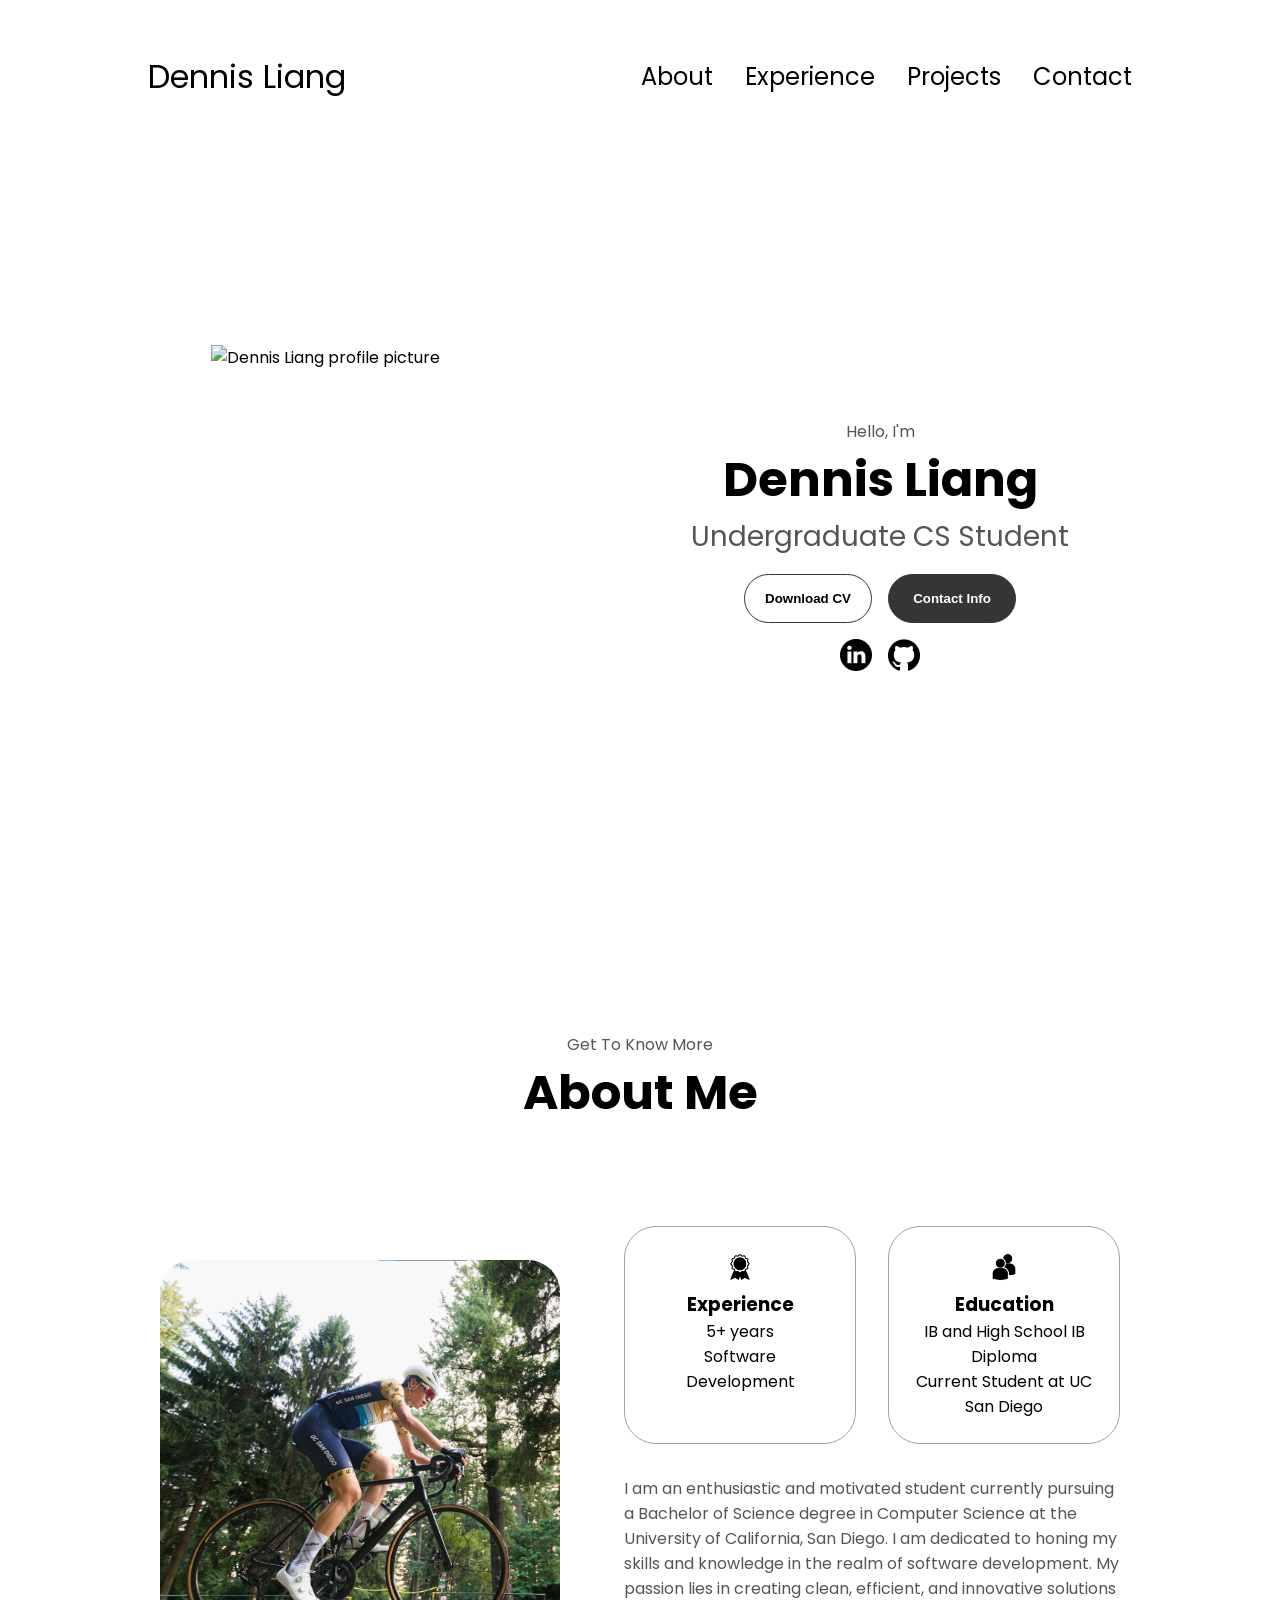
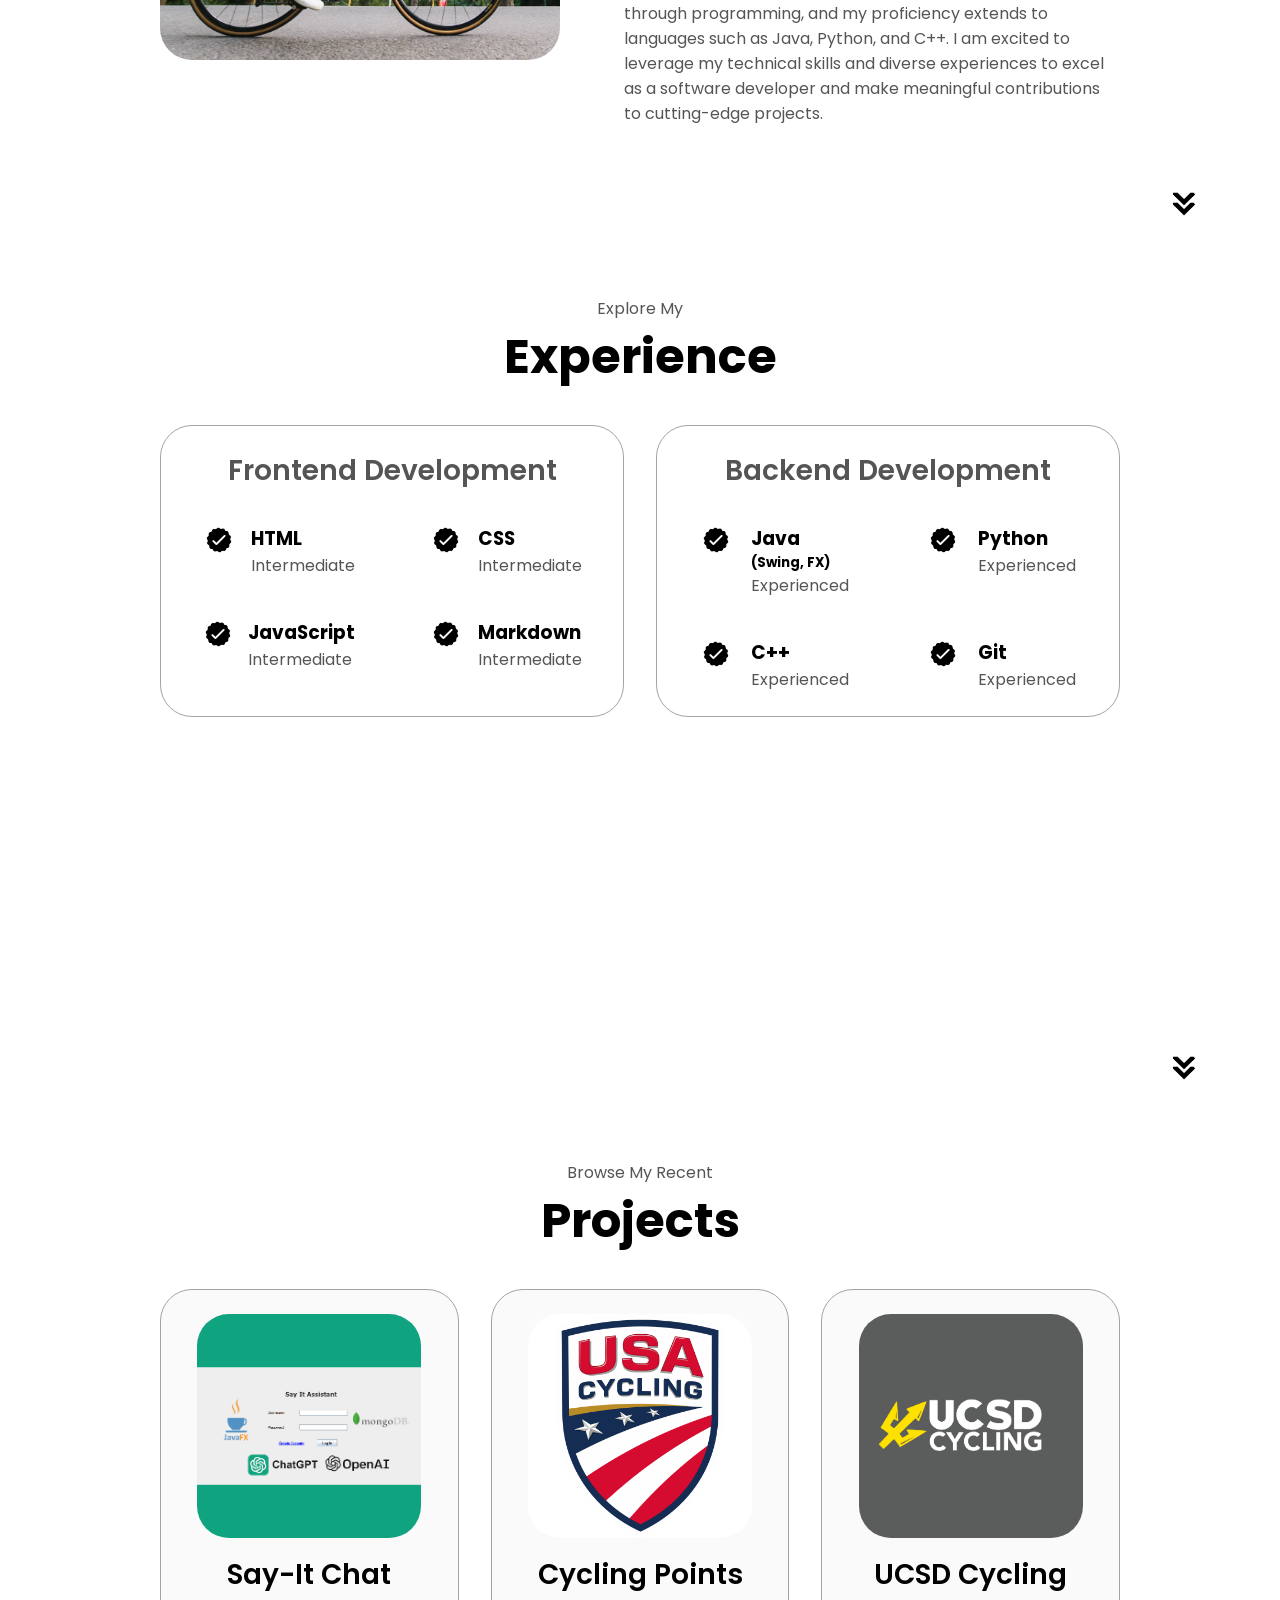
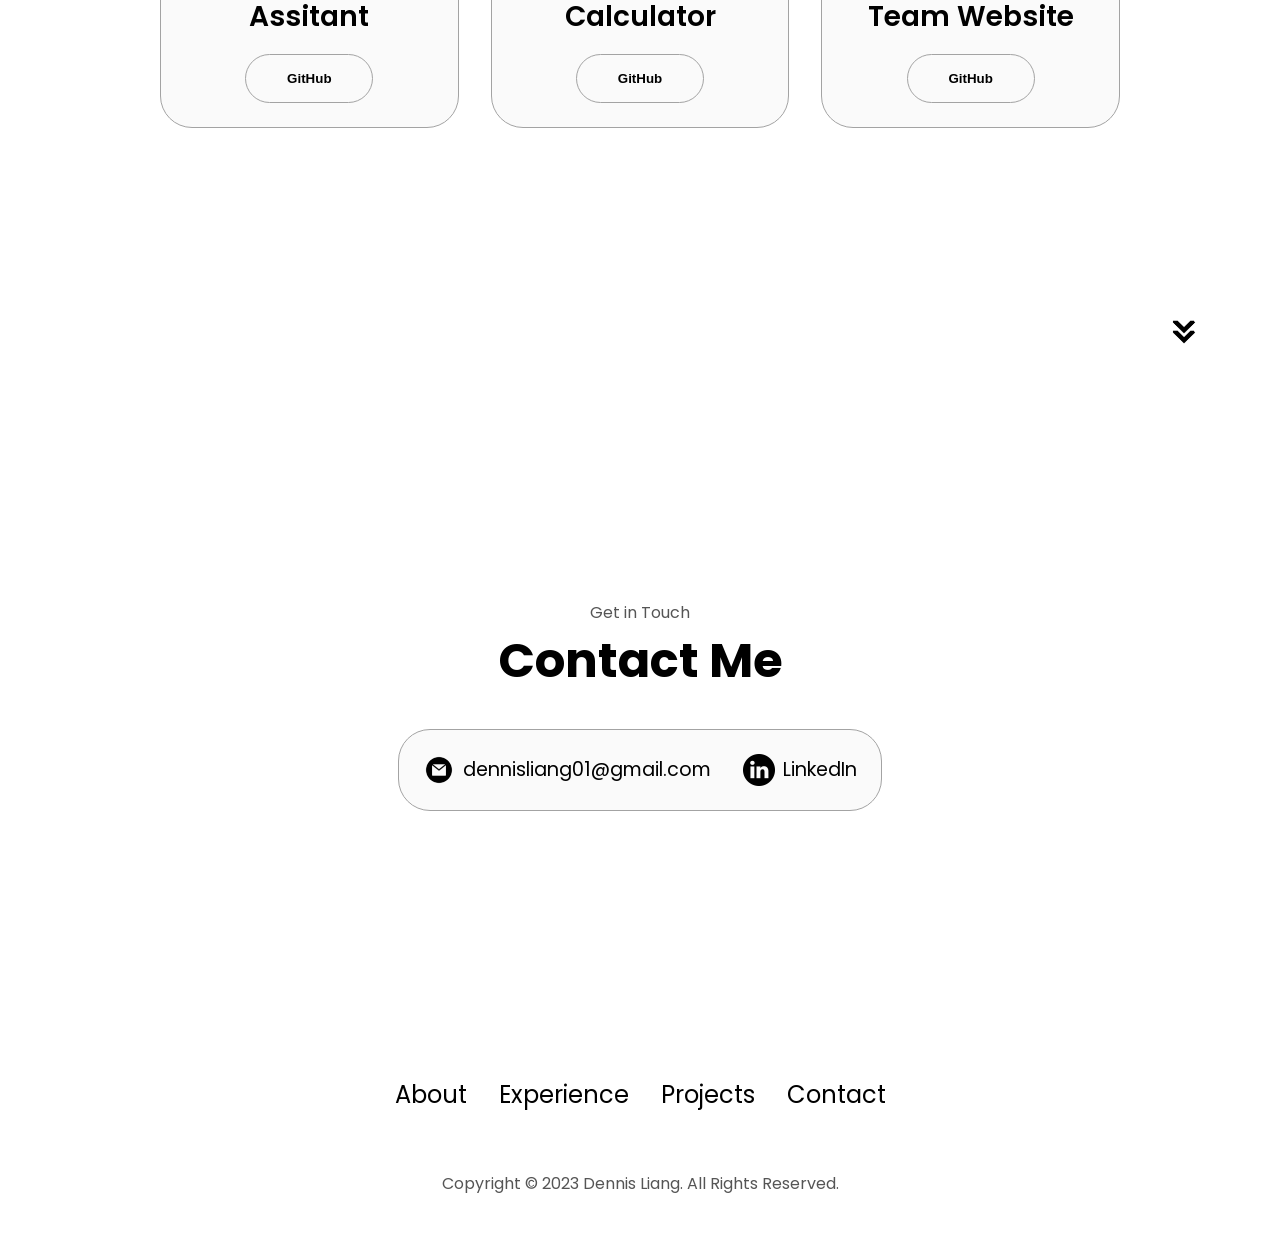
==== index.html @ 60d777a5 "update google analytics" ====
<!DOCTYPE html>
<html lang="en">
<head>
    <meta charset="UTF-8">
    <meta name="viewport" content="width=device-width, initial-scale=1.0">
    <title>My Portfolio</title>
    <link rel="stylesheet" href="style.css">
    <link rel="stylesheet" href="mediaqueries.css">
    <link rel="icon" href="./assets/channelLogo.png">
    <!-- Google tag (gtag.js) -->
    <!-- Google tag (gtag.js) -->
    <script async src="https://www.googletagmanager.com/gtag/js?id=G-5TB4YRZQHG"></script>
    <script>
        window.dataLayer = window.dataLayer || [];
        function gtag(){dataLayer.push(arguments);}
        gtag('js', new Date());

        gtag('config', 'G-5TB4YRZQHG');
    </script>
</head>

<body>
    <!-- Top nav bar -->
    <nav id="desktop-nav">
        <div class="logo">Dennis Liang</div>
        <div>
            <ul class="nav-links">
                <li><a href="#about">About</a></li>
                <li><a href="#experience">Experience</a></li>
                <li><a href="#projects">Projects</a></li>
                <li><a href="#contact">Contact</a></li>
            </ul>
        </div>
    </nav>

    <!-- Side hamburger nav bar -->
    <nav id="hamburger-nav">
        <div class="logo">Dennis Liang</div>
        <div class="hamburger-menu">
            <div class="hamburger-icon" onclick="toggleMenu()">
                <span></span>
                <span></span>
                <span></span>
            </div>
            <div class="menu-links">
                <li><a href="#about" onclick="toggleMenu()">About</a></li>
                <li><a href="#experience" onclick="toggleMenu()">Experience</a></li>
                <li><a href="#projects" onclick="toggleMenu()">Projects</a></li>
                <li><a href="#contact" onclick="toggleMenu()">Contact</a></li>
            </div>
        </div>
    </nav>

    <section id="profile">
        <div class="section__pic-container">
            <img src="./assets/profile-pic-circle.png" alt="Dennis Liang profile picture" />
        </div>
        <div class="section__text">
            <p class="section__text__p1"> Hello, I'm</p>
            <h1 class="title">Dennis Liang</h1>
            <p class="section__text__p2">Undergraduate CS Student</p>
            <div class="btn-container">
                <button class="btn btn-color-2"
                    onclick="window.open('./assets/Dennis_Liang_Resume_6-29-2024.pdf')">
                    Download CV
                </button>
                <button class="btn btn-color-1"
                    onclick="location.href='./#contact'">
                    Contact Info
                </button>
            </div>
            <div id="socials-container">
                <img src="./assets/linkedin.png" alt="My LinkedIn profile"
                    class="icon"
                    onclick="location.href='https://www.linkedin.com/in/dennisbliang/'"
                />

                <img src="./assets/github.png" alt="My GitHub profile"
                    class="icon"
                    onclick="location.href='https://github.com/dennisliang01'"
                />
            </div>
        </div>
    </section>

    <section id="about">
        <p class="section__text__p1">Get To Know More</p>
        <h1 class="title">About Me</h1>
        <div class="section-container">
            <div class="section__pic-container">
                <img src="./assets/bike-pic-1-square.png"
                    alt="Profile picture"
                    class="about-pic"
                />
            </div>
            <div class="about-details-container">
                <div class="about-containers">
                    <div class="details-container">
                        <img src="./assets/experience.png"
                            alt="Experience icon"
                            class="icon"
                        />
                        <h3>Experience</h3>
                        <p2>5+ years <br/>Software Development</p2>
                    </div>
                    <div class="details-container">
                        <img src="./assets/education.png"
                            alt="Education icon"
                            class="icon"
                        />
                        <h3>Education</h3>
                        <p2>IB and High School IB Diploma <br/>
                            Current Student at UC San Diego</p2>
                    </div>
                </div>
                <div class="text-container">
                    <p>I am an enthusiastic and motivated student currently pursuing a Bachelor of Science degree in Computer Science at the University of California, San Diego. I am dedicated to honing my skills and knowledge in the realm of software development. My passion lies in creating clean, efficient, and innovative solutions through programming, and my proficiency extends to languages such as Java, Python, and C++. I am excited to leverage my technical skills and diverse experiences to excel as a software developer and make meaningful contributions to cutting-edge projects.
                    </p>
                </div>
            </div>
        </div>
        <img src="./assets/arrow.png"
            alt="Arrow icon"
            class="icon arrow" 
            onclick="location.href='./#experience'"
        />
    </section>

    <section id="experience">
        <p class="section__text__p1">Explore My</p>
        <h1 class="title">Experience</h1>
        <div class="experience-details-container">
            <div class="about-containers">
                <div class="details-container">
                    <h2 class="experience-sub-title">Frontend Development</h2>
                    <div class="article-container">
                        <article>
                            <img src="./assets/checkmark.png" 
                                alt="Experience icon"
                                class="icon"
                            />
                            <div>
                                <h3>HTML</h3>
                                <p>Intermediate</p>
                            </div>
                        </article>
                        <article>
                            <img src="./assets/checkmark.png" 
                                alt="Experience icon"
                                class="icon"
                            />
                            <div>
                                <h3>CSS</h3>
                                <p>Intermediate</p>
                            </div>
                        </article>
                        <article>
                            <img src="./assets/checkmark.png" 
                                alt="Experience icon"
                                class="icon"
                            />
                            <div>
                                <h3>JavaScript</h3>
                                <p>Intermediate</p>
                            </div>
                        </article>
                        <article>
                            <img src="./assets/checkmark.png" 
                                alt="Experience icon"
                                class="icon"
                            />
                            <div>
                                <h3>Markdown</h3>
                                <p>Intermediate</p>
                            </div>
                        </article>
                    </div>
                </div>
                <div class="details-container">
                    <h2 class="experience-sub-title">Backend Development</h2>
                    <div class="article-container">
                        <article>
                            <img src="./assets/checkmark.png" 
                                alt="Experience icon"
                                class="icon"
                            />
                            <div>
                                <h3>Java</h3>
                                <h5>(Swing, FX)</h4>
                                <p>Experienced</p>
                            </div>
                        </article>
                        <article>
                            <img src="./assets/checkmark.png" 
                                alt="Experience icon"
                                class="icon"
                            />
                            <div>
                                <h3>Python</h3>
                                <p>Experienced</p>
                            </div>
                        </article>
                        <article>
                            <img src="./assets/checkmark.png" 
                                alt="Experience icon"
                                class="icon"
                            />
                            <div>
                                <h3>C++</h3>
                                <p>Experienced</p>
                            </div>
                        </article>
                        <article>
                            <img src="./assets/checkmark.png" 
                                alt="Experience icon"
                                class="icon"
                            />
                            <div>
                                <h3>Git</h3>
                                <p>Experienced</p>
                            </div>
                        </article>
                    </div>
                </div>
            </div>
        </div>
        <img src="./assets/arrow.png"
            alt="Arrow icon"
            class="icon arrow" 
            onclick="location.href='./#projects'"
        />
    </section>

    <section id="projects">
        <p class="section__text__p1">Browse My Recent</p>
        <h1 class="title">Projects</h1>
        <div class="experience-details-container">
            <div class="about-containers">
                <div class="details-container color-container">
                    <div class="article-container">
                        <img src="./assets/sayItAssistantAd.png"
                        alt="Project 1"
                        class="project-img"
                        />
                    </div>
                    <h2 class="experience-sub-title project-title">Say-It Chat Assitant</h2>
                    <div class="btn-container">
                        <button class="btn btn-color-2 project-btn"
                            onclick="location.href='https://github.com/ucsd-cse110-sp23/cse-110-project-team-14'"
                            target="_blank"
                            rel="noopener noreferrer">
                            GitHub
                        </button>
                    </div>
                </div>
                <div class="details-container color-container">
                    <div class="article-container">
                        <img src="./assets/usaCyclingLogoSquare.png"
                        alt="Project 2"
                        class="project-img"
                        />
                    </div>
                    <h2 class="experience-sub-title project-title">Cycling Points Calculator</h2>
                    <div class="btn-container">
                        <button class="btn btn-color-2 project-btn"
                            onclick="location.href='https://github.com/dennisliang01/bikeRacePointsCalculator'"
                            target="_blank"
                            rel="noopener noreferrer">
                            GitHub
                        </button>
                    </div>
                </div>
                <div class="details-container color-container">
                    <div class="article-container">
                        <img src="./assets/ucsdCyclingLogoSquare.png"
                        alt="Project 3"
                        class="project-img"
                        />
                    </div>
                    <h2 class="experience-sub-title project-title">UCSD Cycling Team Website</h2>
                    <div class="btn-container">
                        <button class="btn btn-color-2 project-btn"
                            onclick="location.href='https://github.com/UCSD-Cycling/ucsd-cycling.github.io'"
                            target="_blank"
                            rel="noopener noreferrer">
                            GitHub
                        </button>
                    </div>
                </div>
            </div>
        </div>
        <img src="./assets/arrow.png"
            alt="Arrow icon"
            class="icon arrow" 
            onclick="location.href='./#contact'"
        />
    </section>
    
    <section id="contact">
        <p class="section__text__p1">Get in Touch</p>
        <h1 class="title">Contact Me</h1>
        <div class="contact-info-upper-container">
            <div class="contact-info-container">
                <img src="./assets/email.png"
                    alt="Email icon"
                    class="icon contact-icon"
                />
                <p><a href="mailto:dennisliang01@gmail.com">dennisliang01@gmail.com</a></p>
            </div>
            <div class="contact-info-container">
                <img src="./assets/linkedin.png"
                    alt="LinkedIn icon"
                    class="icon contact-icon"
                />
                <p><a href="https://www.linkedin.com/in/dennisbliang/">LinkedIn</a></p>
            </div>
        </div>
    </section>

    <footer>
        <nav>
            <div class="nav-links-container">
                <ul class="nav-links">
                    <li><a href="#about">About</a></li>
                    <li><a href="#experience">Experience</a></li>
                    <li><a href="#projects">Projects</a></li>
                    <li><a href="#contact">Contact</a></li>
                </ul>
            </div>
        </nav>
        <p>Copyright &#169; 2023 Dennis Liang. All Rights Reserved.</p>
    </footer>

    <script src="script.js"></script>
</body>
</html>
---- style.css ----
/* GENERAL */

/* From Google Fonts */
@import url('https://fonts.googleapis.com/css2?family=Poppins:wght@300;400;500;600&display=swap');


/* For entire page */
* {
    margin: 0;
    padding: 0;

}

/* For body section */
body {
    font-family: 'Poppins', sans-serif;
}

/* Scroll behavior */
html {
    scroll-behavior: smooth;
}

/* Paragrapgh elments */
p {
    color: rgb(85, 85, 85);
}

/* TRANSITION */

/* Delayed buttons */
a, 
.btn {
    transition: all 300ms ease;
}

/* DESKTOP NAV */

nav,
.nav-links {
    display: flex;
}

nav {
    justify-content: space-around;
    align-items: center;
    height: 17vh;
}

.nav-links {
    gap: 2rem;
    list-style: none;
    font-size: 1.5rem;
}

a {
    color: black;
    text-decoration: none;
    text-decoration-color: white;
}

a:hover {
    color: grey;
    text-decoration: underline;
    text-underline-offset: 1rem;
    text-decoration-color: rgb(181, 181, 181);
}

.logo {
    font-size: 2rem;
}

.logo:hover {
    cursor: default;
}

/* HAMBURGER MENU */
#hamburger-nav {
    display: none;
}

.hamburger-menu {
    position: relative;
    display: inline-block;
}

.hamburger-icon {
    display: flex;
    flex-direction: column;
    justify-content: space-between;
    height: 24px;
    width: 30px;
    cursor: pointer;
}

/* Hamburger menu lines */
.hamburger-icon span {
    width: 100%;
    height: 2px;
    background-color: black;
    transition: all 0.3 ease-in-out;
}

.menu-links {
    position: absolute;
    top: 100%;
    right: 0%;
    background-color: white;
    width: fit-content;
    max-height: 0;
    overflow: hidden;
    transition: all 9.3 ease-in-out;
}

.menu-links a {
    display: block;
    padding: 10px;
    text-align: center;
    font-size: center;
    color: black;
    text-decoration: none;
    transition: all 0.3 ease-in-out;
}

.menu-links li {
    list-style: none;
}

.menu-links.open {
    max-height: 300px;
}

/* Moving line when opening */
.hamburger-icon.open span:first-child {
    transform: rotate(45deg) translate(10px, 5px);
}

.hamburger-icon.open span:nth-child(2) {
    opacity: 0;
}

.hamburger-icon.open span:last-child {
    transform: rotate(-45deg) translate(10px, -5px);
}

.hamburger-icon span:first-child {
    transform: none;
}

.hamburger-icon span:first-child {
    opacity: 1;
}

.hamburger-icon span:first-child {
    transform: none;
}

/* SECTIONS */

section {
  padding-top: 4vh;
  height: 96vh;
  margin: 0 10rem;
  box-sizing: border-box;
  min-height: fit-content;
}

.section-container {
  display: flex;
}

/* PROFILE SECTION */

#profile {
    display: flex;
    justify-content: center;
    gap: 5rem;
    height: 80vh;
}

.section__pic-container {
    display: flex;
    height: 400px;
    width: 400px;
    margin: auto 0;
}

.section__text {
    align-self: center;
    text-align: center;
}

.seciont__text p {
    font-weight: 600;
}

.section__text__p1 {
    text-align: center;
}

.section__text__p2{
    font-size: 1.75rem;
    margin-bottom: 1rem;
}

.title {
    font-size: 3rem;
    text-align: center;
}

#socials-container {
    display: flex;
    justify-content: center;
    margin-top: 1rem;
    gap: 1rem;
}

/* ICON */
.icon {
    cursor: pointer;
    height: 2rem;
}

/* BUTTONS */
.btn-container {
    display: flex;
    justify-content: center;
    gap: 1rem;
}

.btn {
    font-weight: 600;
    transition: all 300 ms ease;
    padding: 1rem;
    width: 8rem;
    border-radius: 2rem;
}

.btn-color-1,
.btn-color-2 {
    border: rgb(53, 53, 53) 0.1rem solid;
}

.btn-color-1:hover,
.btn-color-2:hover {
    cursor: pointer;
}

.btn-color-1,
.btn-color-2:hover {
    background: rgb(53, 53, 53);
    color: white;
}

.btn-color-1:hover {
    background: rgb(0, 0, 0);
}

.btn-color-2 {
    background: none;
}

.btn-color-2:hover {
    border: rgb(255, 255, 255) 0.1rem solid;
}

.btn-container {
    gap: 1rem;
}

/* ABOUT SECTION */

#about {
    position: relative;
}

.about-containers {
    gap: 2rem;
    margin-bottom: 2rem;
    margin-top: 2rem;
}

.about-details-container {
    justify-content: center;
    flex-direction: column;
}

.about-containers, 
.about-details-container {
    display: flex;
}

.about-pic {
    border-radius: 2rem;   
}

.arrow {
    position: absolute;
    right: -5rem;
    bottom: 2.5rem;
}

.details-container {
    padding: 1.5rem;
    flex: 1;
    background: white;
    border-radius: 2rem;
    border: rgb(53, 53, 53) 0.1rem solid;
    border-color: rgb(163, 163, 163);
    text-align: center;
}

.section-container {
    gap: 4rem;
    height: 80%;
}

.section__pic-contianer {
    height: 400px;
    width: 400px;
    margin: auto 0;
}

/* EXPERIENCE SECTION */

#experience {
    /* Required for position arrow relative, absolute */
    position: relative;
}

.experience-sub-title {
    color: rgb(85, 85, 85);
    font-weight: 600;
    font-size: 1.75rem;
    margin-bottom: 2rem;
}

.experience-details-container {
    display: flex;
    justify-content: center;
    flex-direction: column;
}

.article-container {
    display: flex;
    text-align: initial;
    flex-wrap: wrap;
    flex-direction: row;
    gap: 2.5rem;
    justify-content:space-around;
}

article {
    display: flex;
    width: 10rem;
    justify-content: space-around;
    gap: 0.5rem;
}

article .icon {
    cursor: default;
}

/* PROJECTS SECTION */

#projects {
    position: relative;
}

.color-container {
    border-color: rgb(163, 163, 163);
    background:  rgb(250, 250, 250);
}

.project-img {
    border-radius: 2rem;
    width: 90%;
    height: 90%
}

.project-title {
    margin: 1rem;
    color: black;
}

.project-btn {
    color: black;
    border-color: rgb(163, 163, 163);
}

/* CONTACT SECTION */

#contact {
    display: flex;
    justify-content: center;
    flex-direction: column;
    height: 70vh;
}

.contact-info-upper-container {
    display: flex;
    justify-content: center;
    border-radius: 2rem;
    border: rgb(53, 53, 53) 0.1rem solid;
    border-color: rgb(163, 163, 163);
    background: rgb(250, 250, 250);
    margin: 2rem auto;
    padding: 0.5rem;
}

.contact-info-container {
    display: flex;
    align-items: center;
    justify-content: center;
    gap: 0.5rem;
    margin: 1rem;
}

.contact-info-container p {
    font-size: larger;
}

.contact-icon {
    cursor: default;
}

/* To account and adjust smaller email logo to match with LinkedIn icon */
.email-icon {
    height: 2.5rem;
}

/* FOOTER SECTION */

footer {
    height: 26vh;
    /* 0 on top, 1rem on side */
    margin: 0 1rem;
}

footer p {
    text-align: center;
}
---- mediaqueries.css ----
@media screen and (max-width: 1400px) {
    #profile {
        height: 83vh;
        margin-bottom: 6rem;
    }

    .about-containers {
        flex-wrap: wrap;
    }
}

/* When screen size is less than 1200 pixel, desktop navigation disappear */
@media screen and (max-width: 1200px) {
    #desktop-nav {
        display: none;
    }

    #hamburger-nav {
        display: flex;
    }

    #experience, .experience-details-container {
        margin-top: 2rem;
    }
    
    #profile,
    .section-container {
        display: block;
    }

    .arrow {
        display: none;
    }

    section,
    .section-container {
        height: fit-content;
    }

    section {
        margin: 0 5%;
    }

    .section__pic-container {
        width: 275px;
        height: 275px;
        margin: 0 auto 2rem;
    }

    .about-containers {
        margin-top: 0;;
    }
}

@media screen and (max-width: 600px) {
    #contact,
    footer {
        height: 40vh;
    }

    #profile {
        height: 83vh;
        margin-bottom: 0;
    }

    #article {
        font-size: 1rem;
    }

    footer nav {
        height: fit-content;
        margin-bottom: 2rem;   
    }

    .about-containers,
    .contact-info-upper-container,
    .btn-container {
        flex-wrap: wrap;
    }

    .contact-info-container {
        margin: 0;
    }

    .contact-info-container p, 
    .nav-links li a {
        font-size: 1rem;
    }

    .experience-sub-title {
        font-size: 1.25rem;
    }

    .logo {
        font-size: 1.5rem;
    }

    .nav-links {
        flex-direction: column;
        gap: 0.5rem;
        text-align: center;
    }

    .section__pic-container {
        width: auto;
        height: 46vw;
        justify-content: center;
    }

    .section__text__p2 {
        font-size: 1.25rem;
    }

    .title {
        font-size: 2rem;
    }

    .text-container {
        text-align: justify;
    }

}
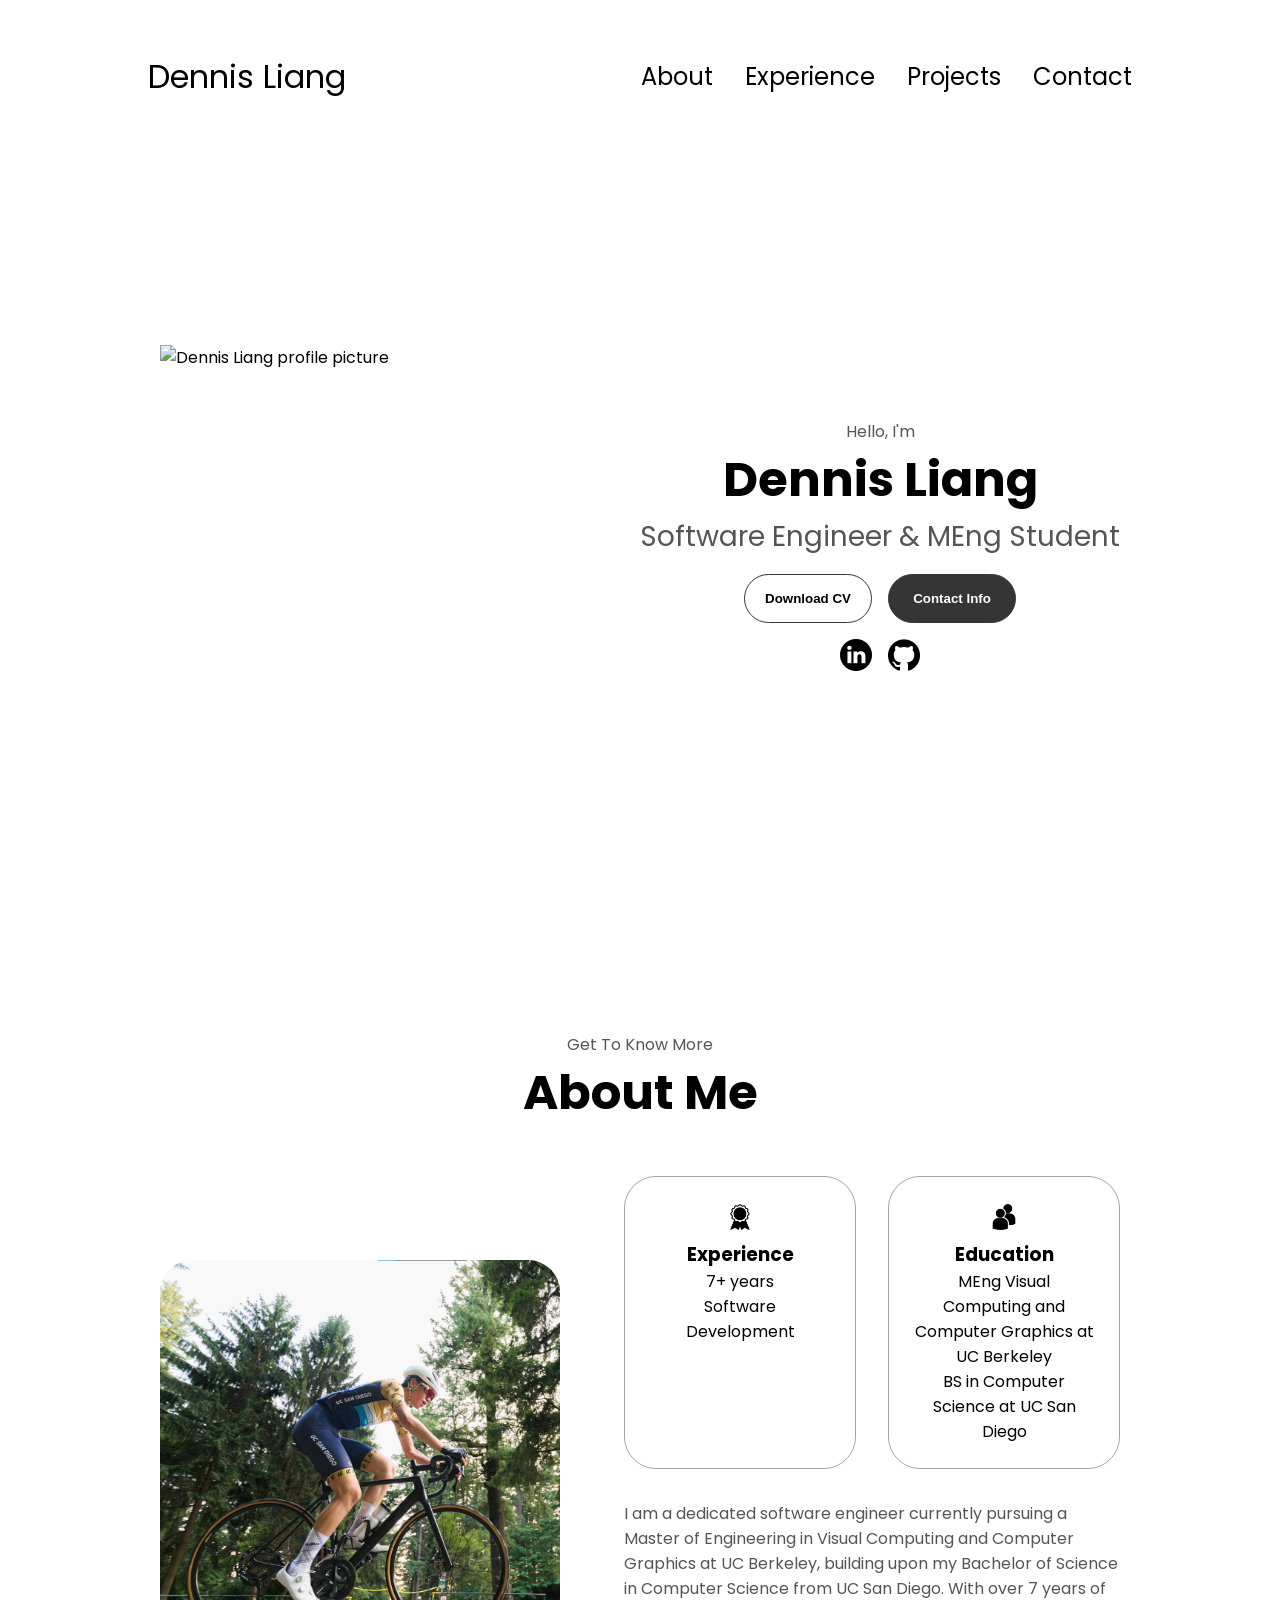
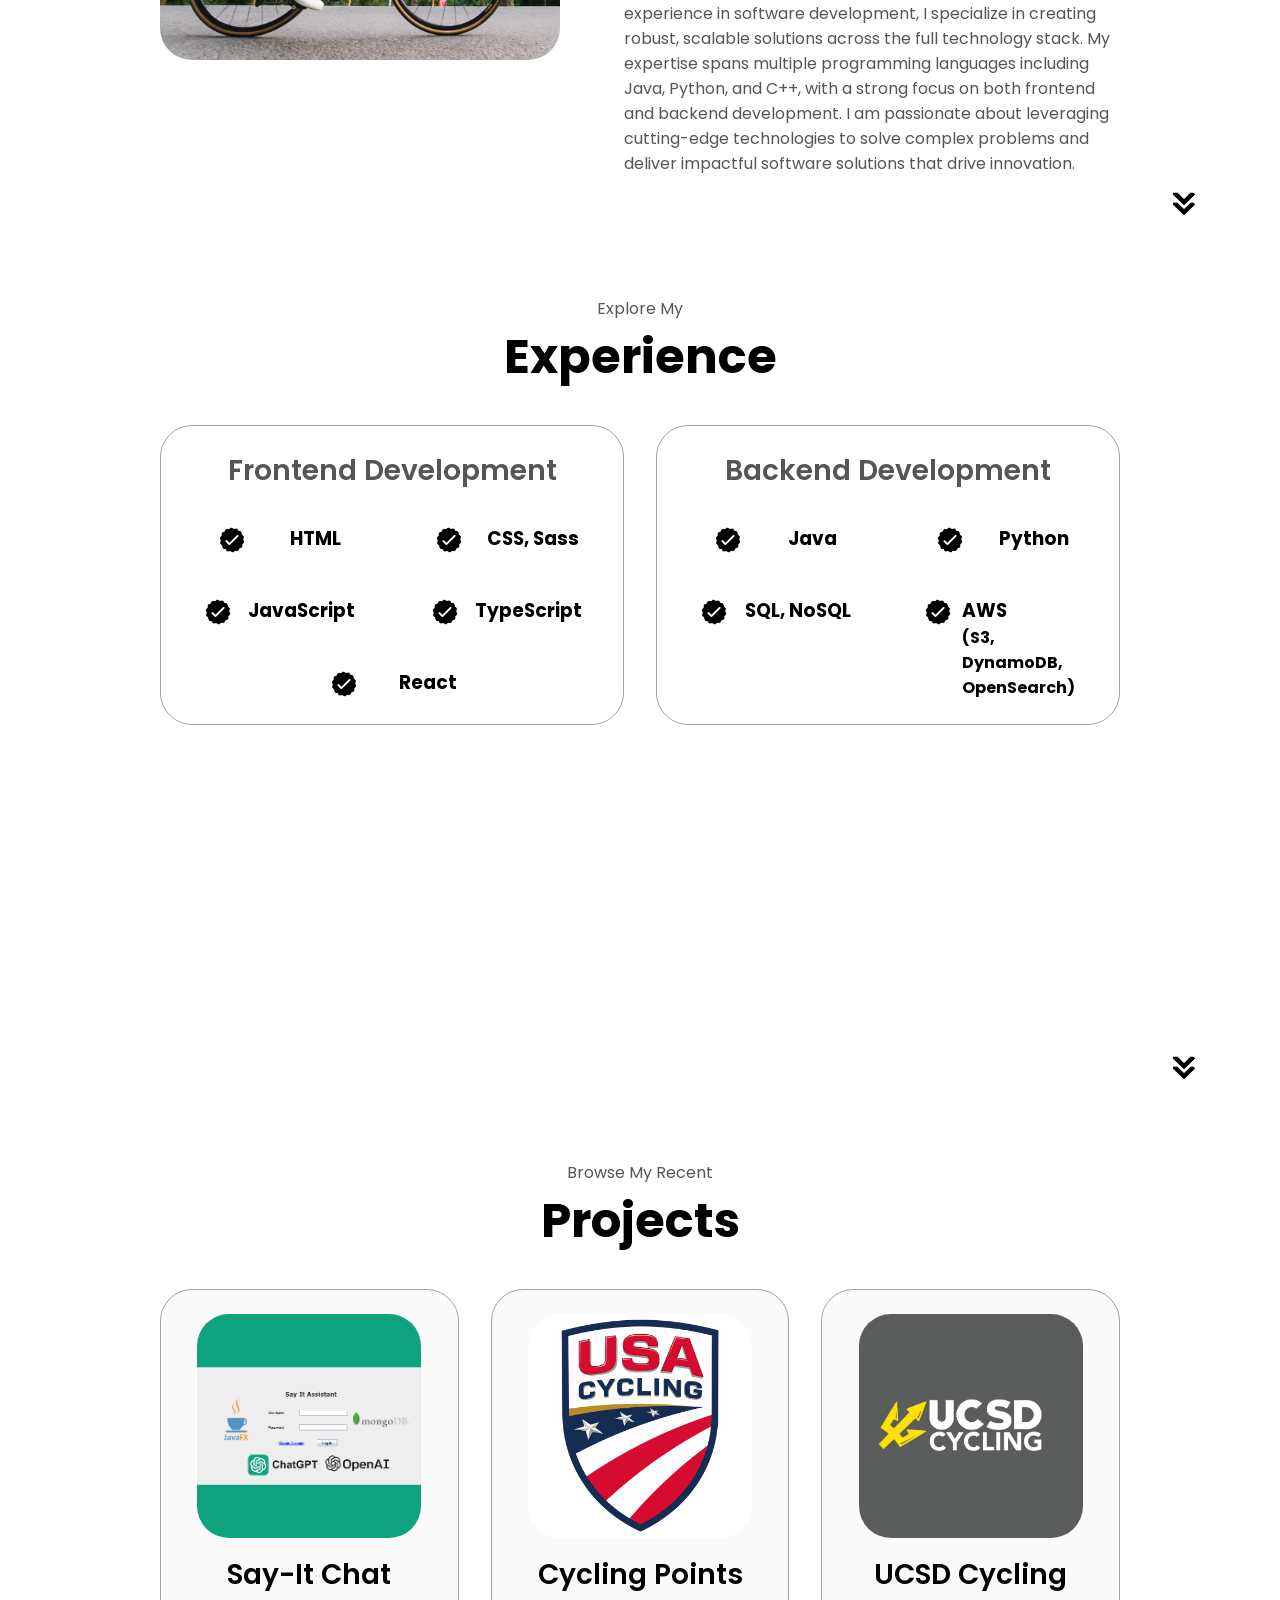
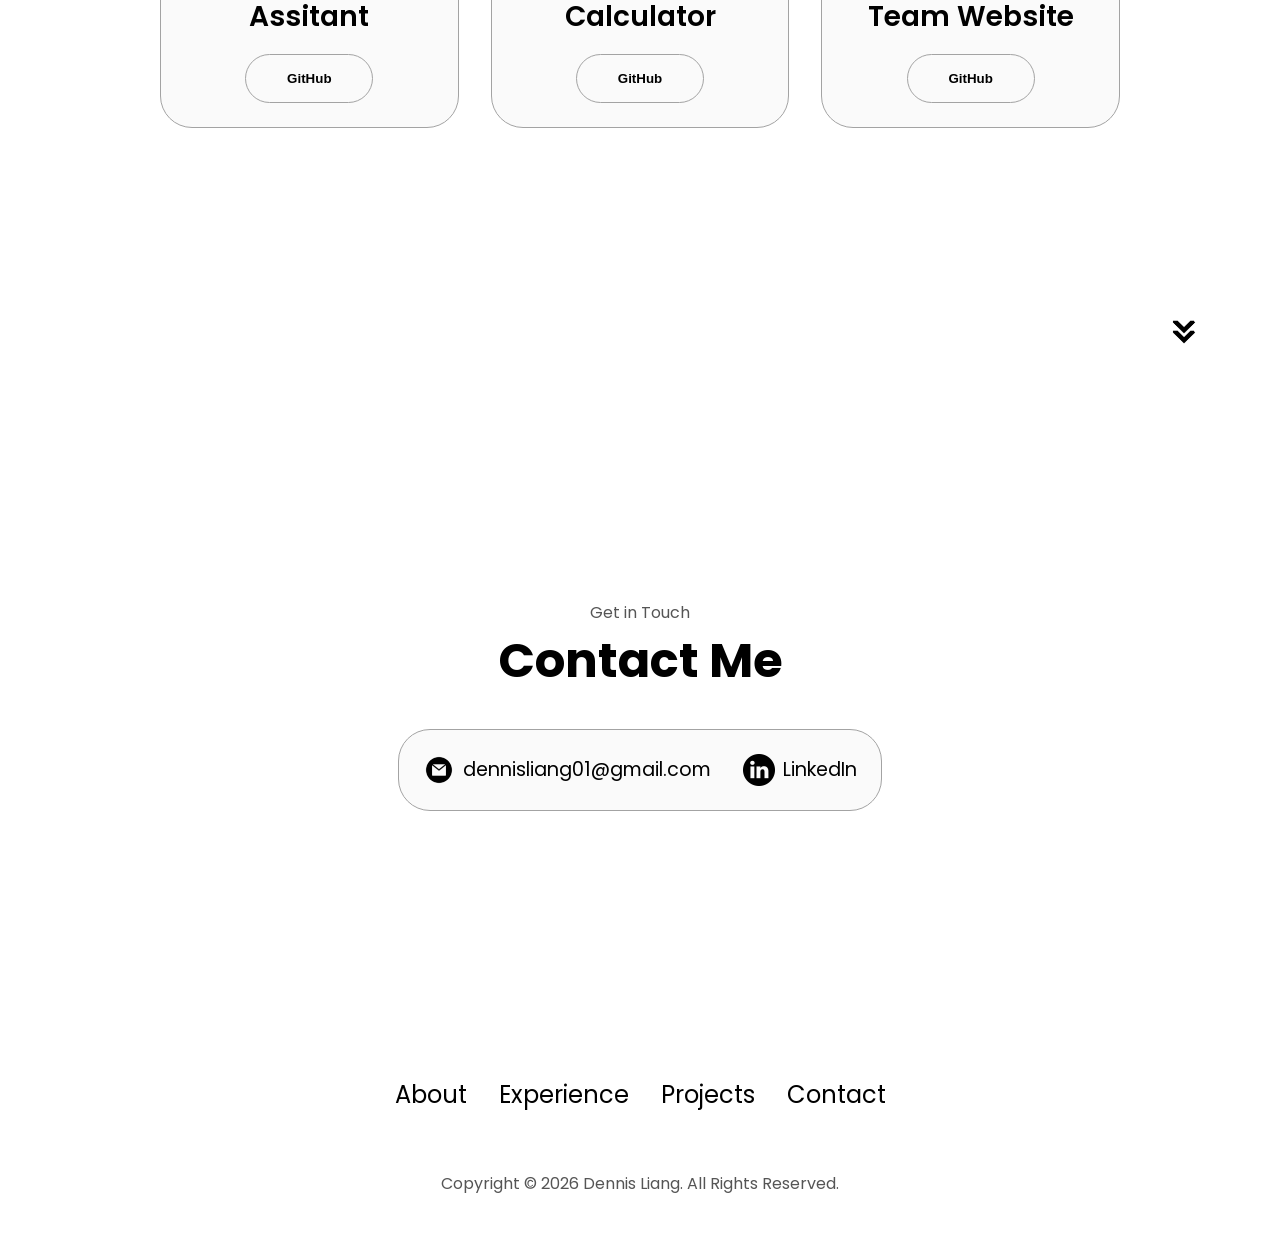
==== commit b468434a: "Update portfolio content, still WIP" ====
--- a/index.html
+++ b/index.html
@@ -58,10 +58,10 @@
         <div class="section__text">
             <p class="section__text__p1"> Hello, I'm</p>
             <h1 class="title">Dennis Liang</h1>
-            <p class="section__text__p2">Undergraduate CS Student</p>
+            <p class="section__text__p2">Software Engineer & MEng Student</p>
             <div class="btn-container">
                 <button class="btn btn-color-2"
-                    onclick="window.open('./assets/Dennis_Liang_Resume_6-29-2024.pdf')">
+                    onclick="window.open('./assets/2025_7_25_Dennis_Liang_Resume.pdf')">
                     Download CV
                 </button>
                 <button class="btn btn-color-1"
@@ -101,7 +101,7 @@
                             class="icon"
                         />
                         <h3>Experience</h3>
-                        <p2>5+ years <br/>Software Development</p2>
+                        <p2>7+ years <br/>Software Development</p2>
                     </div>
                     <div class="details-container">
                         <img src="./assets/education.png"
@@ -109,12 +109,12 @@
                             class="icon"
                         />
                         <h3>Education</h3>
-                        <p2>IB and High School IB Diploma <br/>
-                            Current Student at UC San Diego</p2>
+                        <p2>MEng Visual Computing and Computer Graphics at UC Berkeley<br/>
+                            BS in Computer Science at UC San Diego</p2>
                     </div>
                 </div>
                 <div class="text-container">
-                    <p>I am an enthusiastic and motivated student currently pursuing a Bachelor of Science degree in Computer Science at the University of California, San Diego. I am dedicated to honing my skills and knowledge in the realm of software development. My passion lies in creating clean, efficient, and innovative solutions through programming, and my proficiency extends to languages such as Java, Python, and C++. I am excited to leverage my technical skills and diverse experiences to excel as a software developer and make meaningful contributions to cutting-edge projects.
+                    <p>I am a dedicated software engineer currently pursuing a Master of Engineering in Visual Computing and Computer Graphics at UC Berkeley, building upon my Bachelor of Science in Computer Science from UC San Diego. With over 7 years of experience in software development, I specialize in creating robust, scalable solutions across the full technology stack. My expertise spans multiple programming languages including Java, Python, and C++, with a strong focus on both frontend and backend development. I am passionate about leveraging cutting-edge technologies to solve complex problems and deliver impactful software solutions that drive innovation.
                     </p>
                 </div>
             </div>
@@ -141,17 +141,15 @@
                             />
                             <div>
                                 <h3>HTML</h3>
-                                <p>Intermediate</p>
-                            </div>
-                        </article>
-                        <article>
-                            <img src="./assets/checkmark.png" 
-                                alt="Experience icon"
-                                class="icon"
-                            />
-                            <div>
-                                <h3>CSS</h3>
-                                <p>Intermediate</p>
+                            </div>
+                        </article>
+                        <article>
+                            <img src="./assets/checkmark.png" 
+                                alt="Experience icon"
+                                class="icon"
+                            />
+                            <div>
+                                <h3>CSS, Sass</h3>
                             </div>
                         </article>
                         <article>
@@ -161,17 +159,24 @@
                             />
                             <div>
                                 <h3>JavaScript</h3>
-                                <p>Intermediate</p>
-                            </div>
-                        </article>
-                        <article>
-                            <img src="./assets/checkmark.png" 
-                                alt="Experience icon"
-                                class="icon"
-                            />
-                            <div>
-                                <h3>Markdown</h3>
-                                <p>Intermediate</p>
+                            </div>
+                        </article>
+                         <article>
+                            <img src="./assets/checkmark.png" 
+                                alt="Experience icon"
+                                class="icon"
+                            />
+                            <div>
+                                <h3>TypeScript</h3>
+                            </div>
+                        </article>
+                        <article>
+                            <img src="./assets/checkmark.png" 
+                                alt="Experience icon"
+                                class="icon"
+                            />
+                            <div>
+                                <h3>React</h3>
                             </div>
                         </article>
                     </div>
@@ -186,8 +191,6 @@
                             />
                             <div>
                                 <h3>Java</h3>
-                                <h5>(Swing, FX)</h4>
-                                <p>Experienced</p>
                             </div>
                         </article>
                         <article>
@@ -197,27 +200,25 @@
                             />
                             <div>
                                 <h3>Python</h3>
-                                <p>Experienced</p>
-                            </div>
-                        </article>
-                        <article>
-                            <img src="./assets/checkmark.png" 
-                                alt="Experience icon"
-                                class="icon"
-                            />
-                            <div>
-                                <h3>C++</h3>
-                                <p>Experienced</p>
-                            </div>
-                        </article>
-                        <article>
-                            <img src="./assets/checkmark.png" 
-                                alt="Experience icon"
-                                class="icon"
-                            />
-                            <div>
-                                <h3>Git</h3>
-                                <p>Experienced</p>
+                            </div>
+                        </article>
+                        <article>
+                            <img src="./assets/checkmark.png" 
+                                alt="Experience icon"
+                                class="icon"
+                            />
+                            <div>
+                                <h3>SQL, NoSQL</h3>
+                            </div>
+                        </article>
+                        <article>
+                            <img src="./assets/checkmark.png" 
+                                alt="Experience icon"
+                                class="icon"
+                            />
+                            <div>
+                                <h3>AWS</h3>
+                                <h4>(S3, DynamoDB, OpenSearch)</h4>
                             </div>
                         </article>
                     </div>
@@ -328,9 +329,13 @@
                 </ul>
             </div>
         </nav>
-        <p>Copyright &#169; 2023 Dennis Liang. All Rights Reserved.</p>
+        <p>Copyright &#169; <span id="current-year"></span> Dennis Liang. All Rights Reserved.</p>
     </footer>
 
+    <script>
+        // Automatically update the copyright year
+        document.getElementById('current-year').textContent = new Date().getFullYear();
+    </script>
     <script src="script.js"></script>
 </body>
 </html>
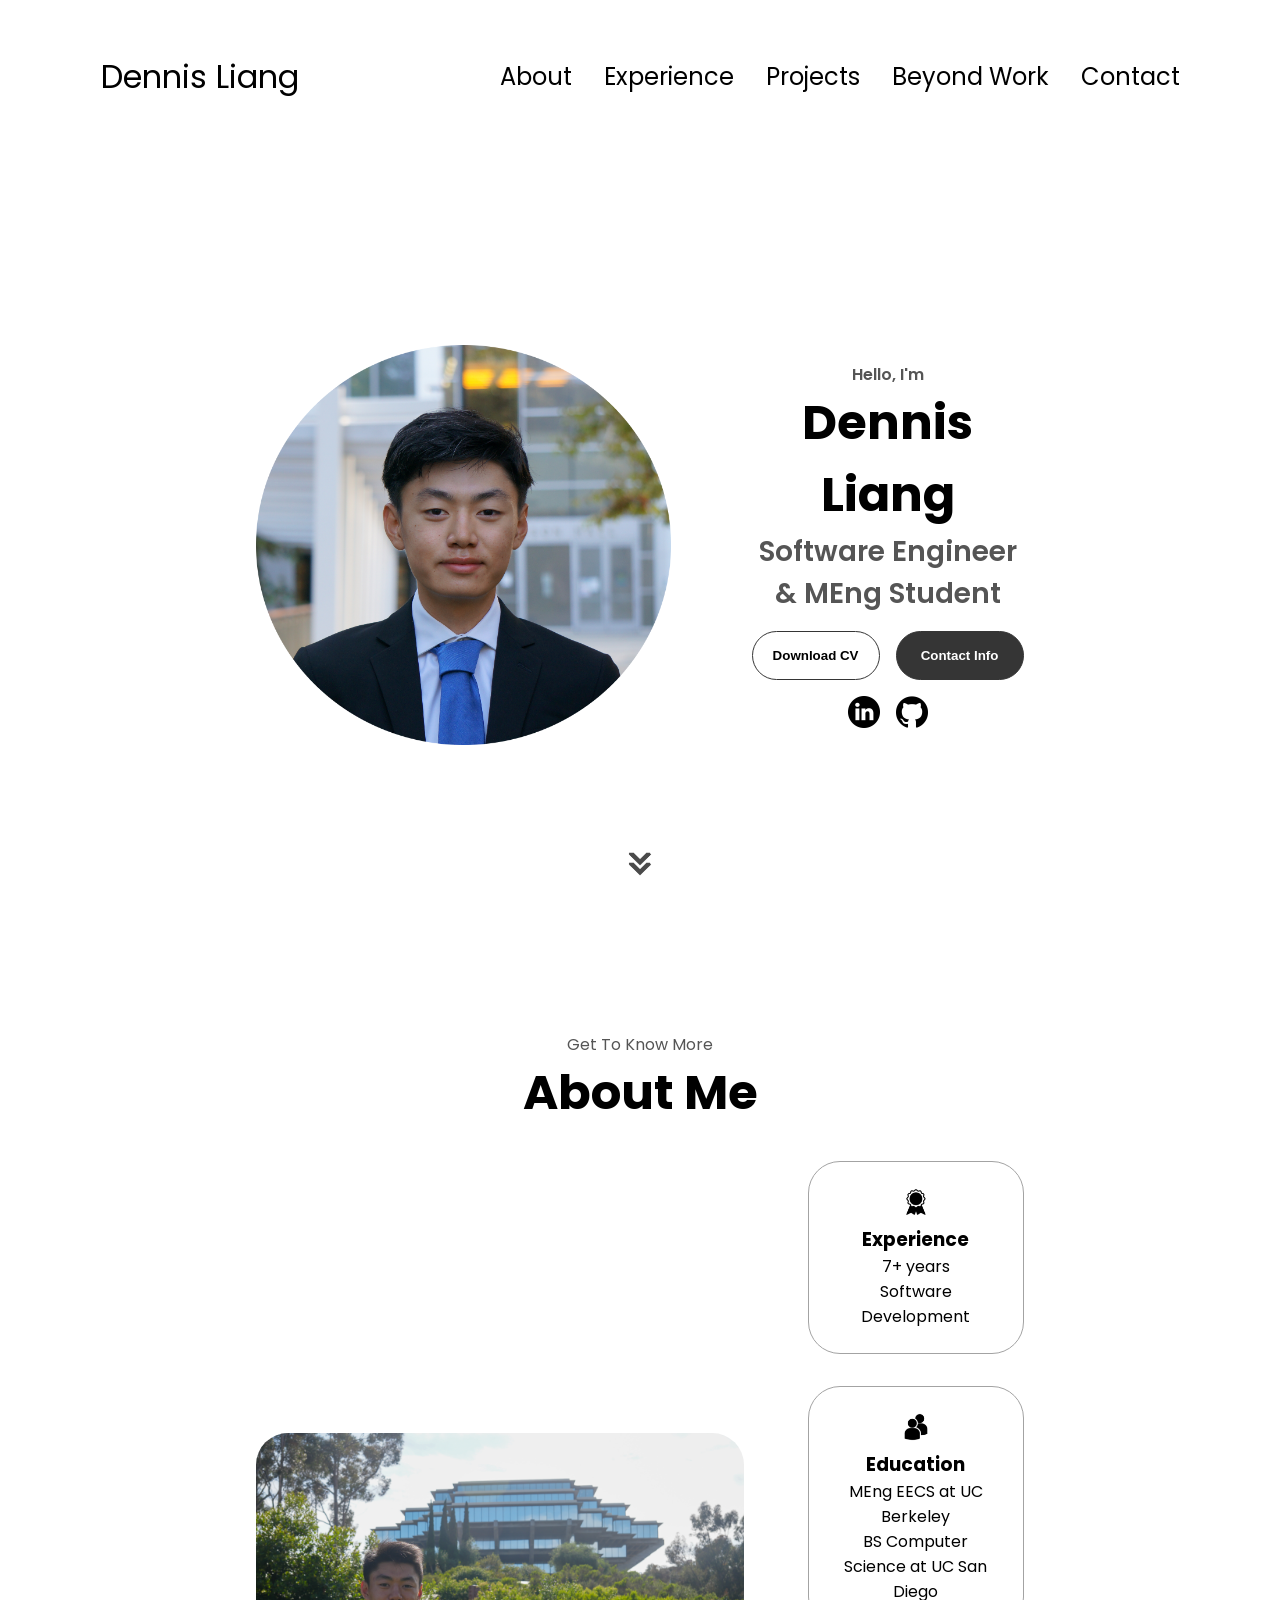
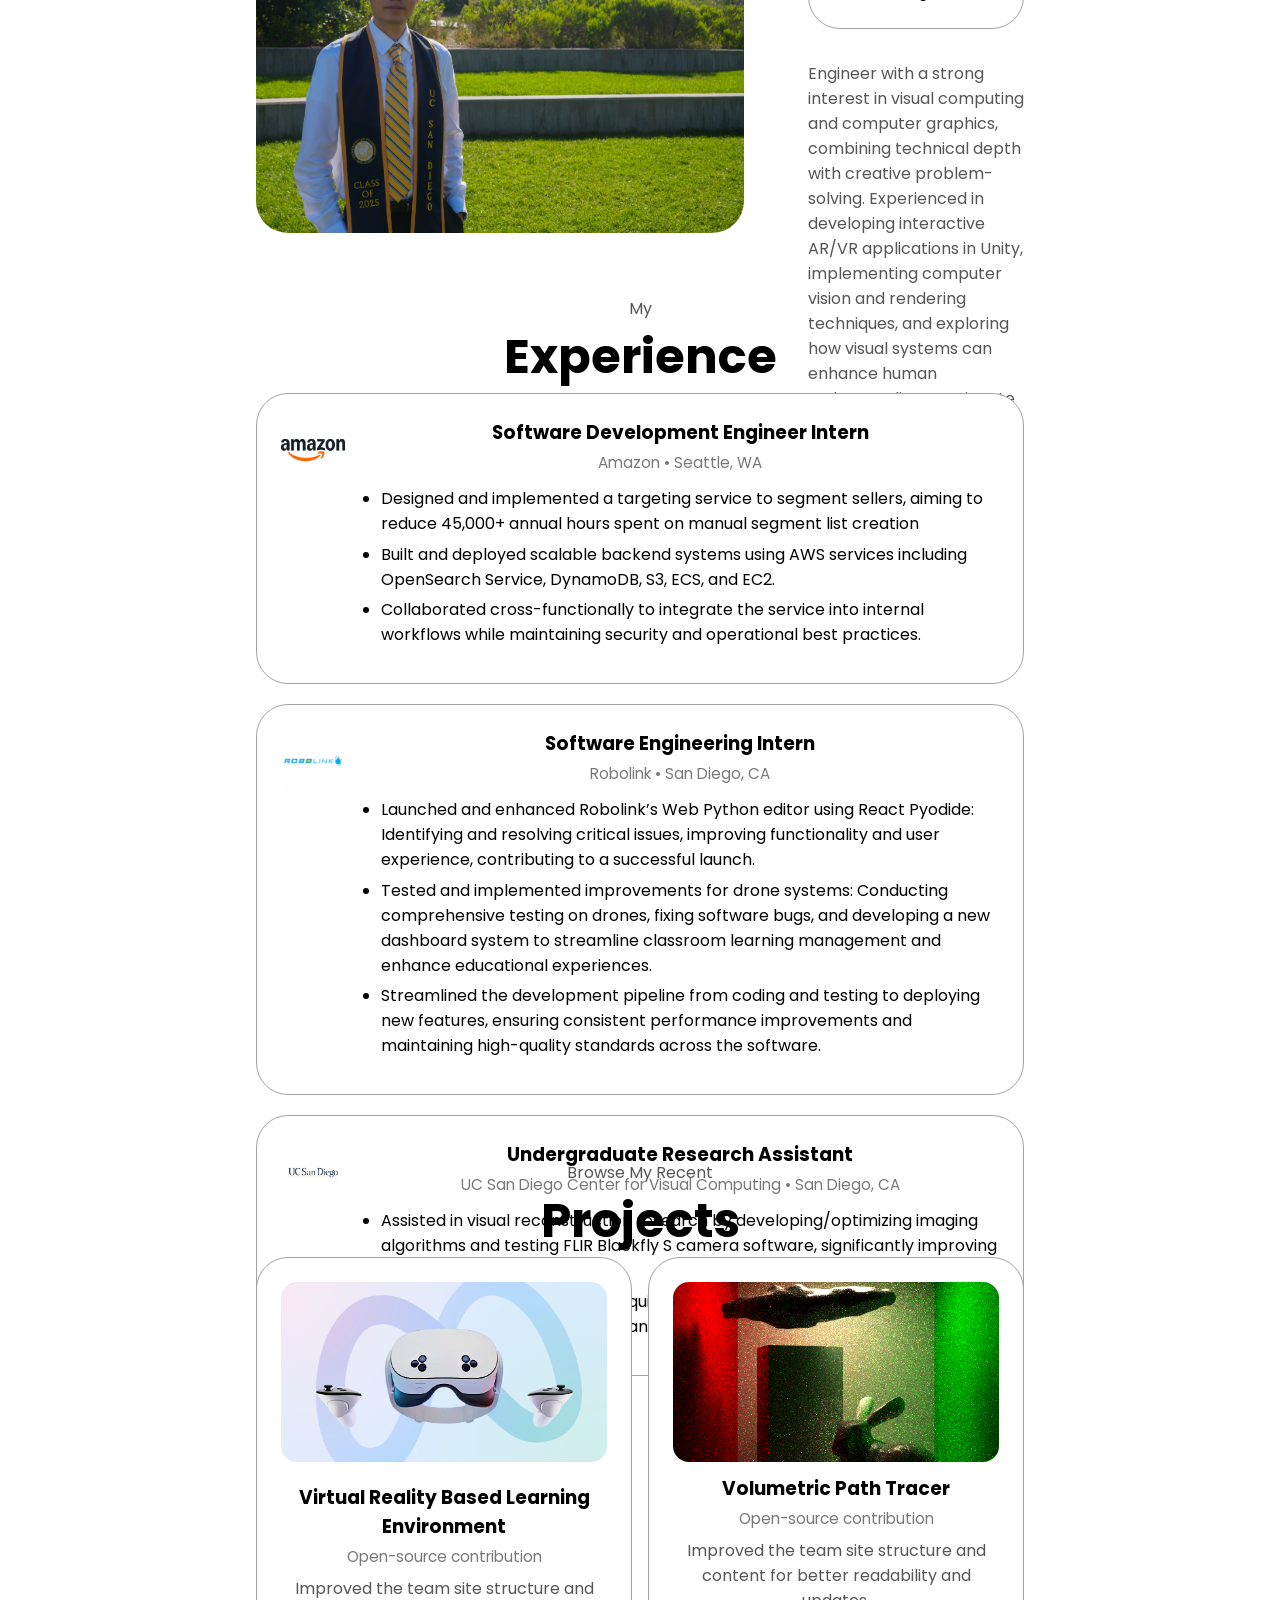
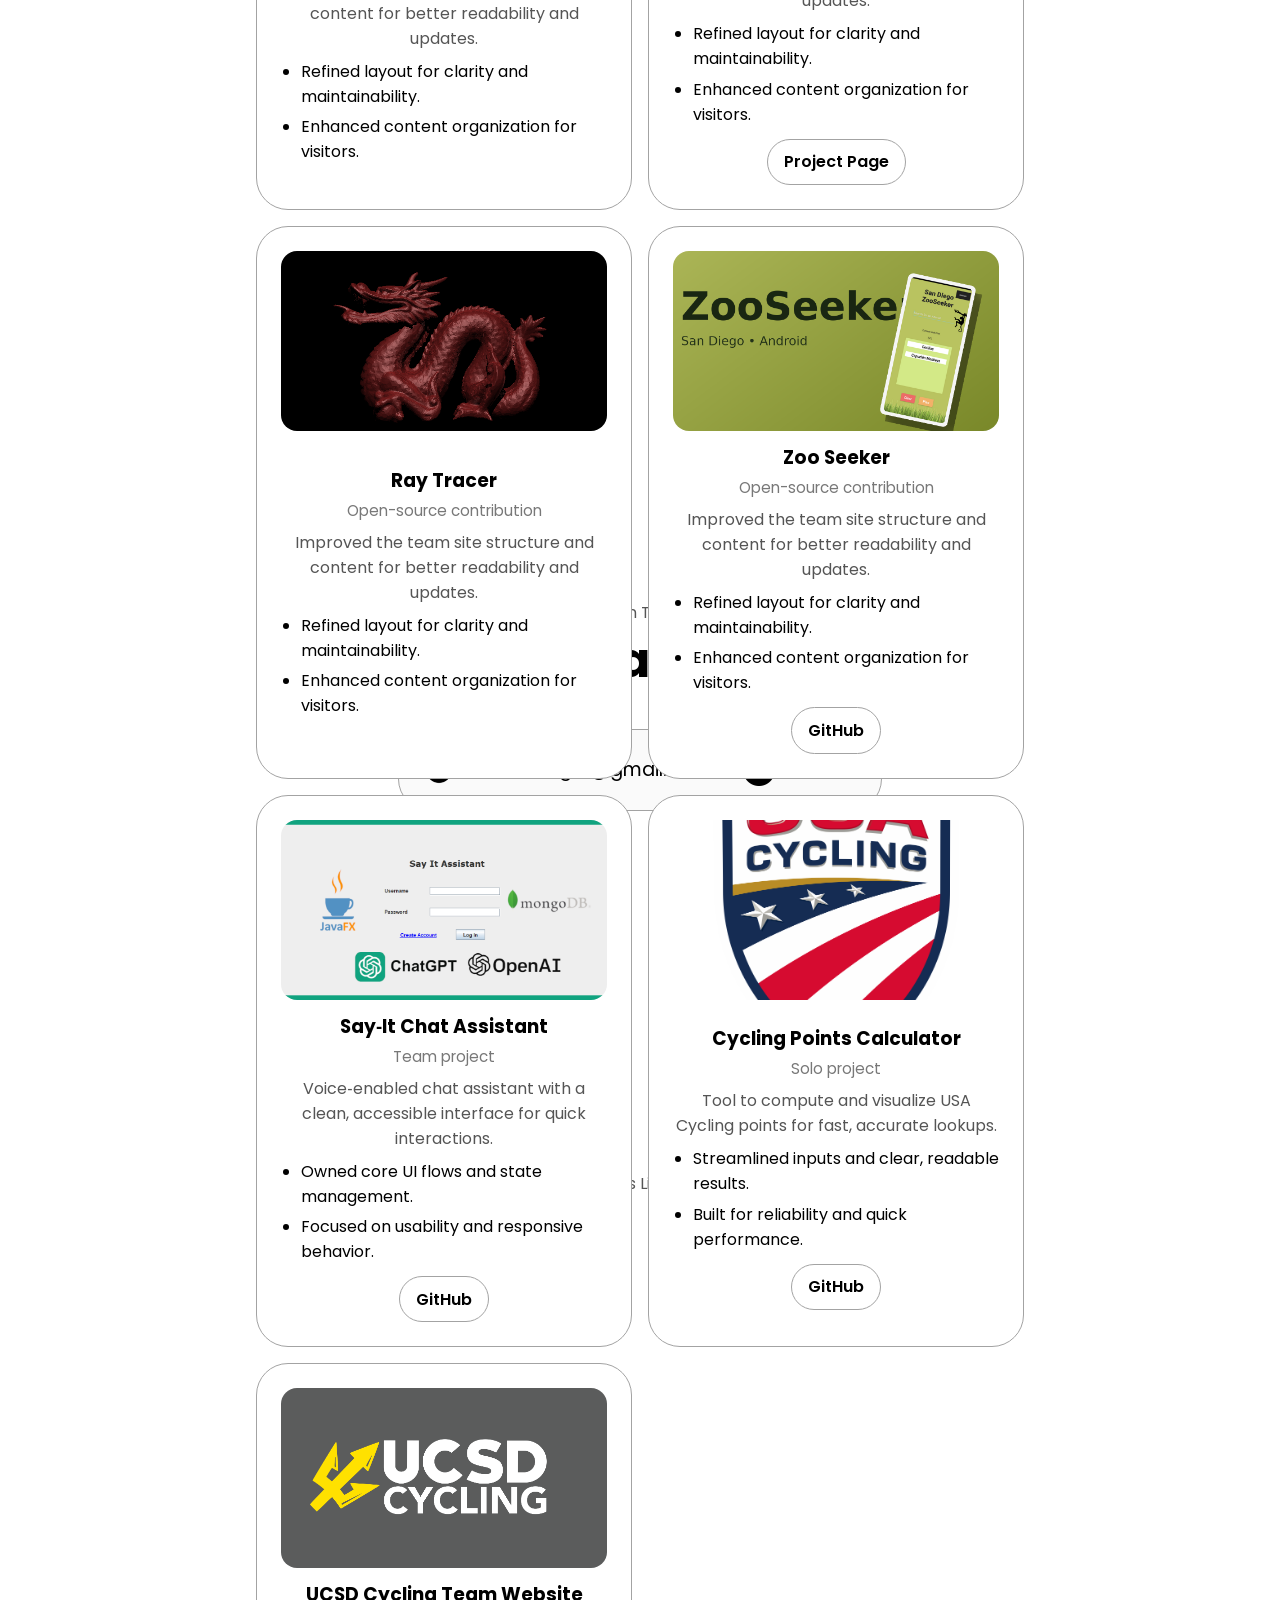
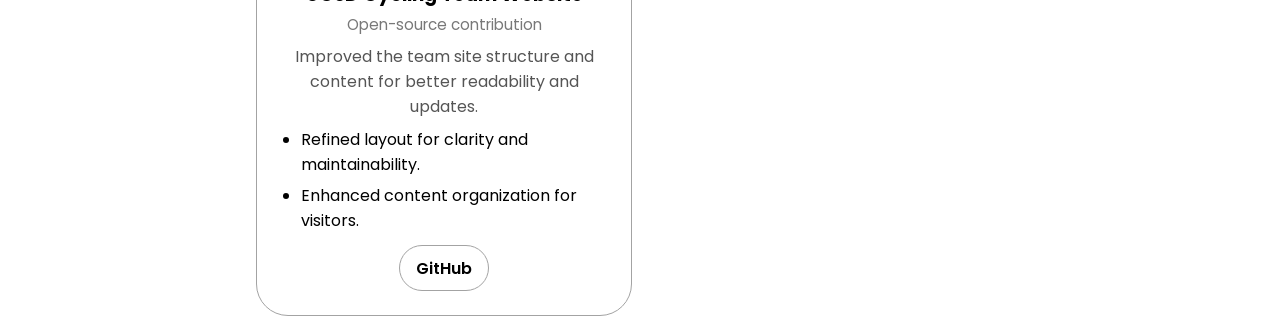
==== commit ad7cf100: "Updating portfolio page" ====
--- a/index.html
+++ b/index.html
@@ -5,9 +5,7 @@
     <meta name="viewport" content="width=device-width, initial-scale=1.0">
     <title>My Portfolio</title>
     <link rel="stylesheet" href="style.css">
-    <link rel="stylesheet" href="mediaqueries.css">
-    <link rel="icon" href="./assets/channelLogo.png">
-    <!-- Google tag (gtag.js) -->
+    <link rel="icon" href="./assets/logos/channelLogo.png">
     <!-- Google tag (gtag.js) -->
     <script async src="https://www.googletagmanager.com/gtag/js?id=G-5TB4YRZQHG"></script>
     <script>
@@ -28,11 +26,11 @@
                 <li><a href="#about">About</a></li>
                 <li><a href="#experience">Experience</a></li>
                 <li><a href="#projects">Projects</a></li>
+                <li><a href="beyondWork.html">Beyond Work</a></li>
                 <li><a href="#contact">Contact</a></li>
             </ul>
         </div>
     </nav>
-
     <!-- Side hamburger nav bar -->
     <nav id="hamburger-nav">
         <div class="logo">Dennis Liang</div>
@@ -46,6 +44,7 @@
                 <li><a href="#about" onclick="toggleMenu()">About</a></li>
                 <li><a href="#experience" onclick="toggleMenu()">Experience</a></li>
                 <li><a href="#projects" onclick="toggleMenu()">Projects</a></li>
+                <li><a href="beyondWork.html" onclick="toggleMenu()">Beyond Work</a></li>
                 <li><a href="#contact" onclick="toggleMenu()">Contact</a></li>
             </div>
         </div>
@@ -53,7 +52,7 @@
 
     <section id="profile">
         <div class="section__pic-container">
-            <img src="./assets/profile-pic-circle.png" alt="Dennis Liang profile picture" />
+            <img src="./assets/photos/profile-pic-circle.png" alt="Dennis Liang profile picture" loading="lazy" />
         </div>
         <div class="section__text">
             <p class="section__text__p1"> Hello, I'm</p>
@@ -61,7 +60,7 @@
             <p class="section__text__p2">Software Engineer & MEng Student</p>
             <div class="btn-container">
                 <button class="btn btn-color-2"
-                    onclick="window.open('./assets/2025_7_25_Dennis_Liang_Resume.pdf')">
+                    onclick="window.open('./assets/documents/2025_7_25_Dennis_Liang_Resume.pdf')">
                     Download CV
                 </button>
                 <button class="btn btn-color-1"
@@ -70,17 +69,22 @@
                 </button>
             </div>
             <div id="socials-container">
-                <img src="./assets/linkedin.png" alt="My LinkedIn profile"
+                <img src="./assets/logos/linkedin.png" alt="My LinkedIn profile"
                     class="icon"
                     onclick="location.href='https://www.linkedin.com/in/dennisbliang/'"
                 />
 
-                <img src="./assets/github.png" alt="My GitHub profile"
+                <img src="./assets/logos/github.png" alt="My GitHub profile"
                     class="icon"
                     onclick="location.href='https://github.com/dennisliang01'"
                 />
             </div>
         </div>
+        <img src="./assets/icons/arrow.png"
+            alt="Scroll to About"
+            class="icon arrow"
+            onclick="location.href='./#about'"
+        />
     </section>
 
     <section id="about">
@@ -88,15 +92,16 @@
         <h1 class="title">About Me</h1>
         <div class="section-container">
             <div class="section__pic-container">
-                <img src="./assets/bike-pic-1-square.png"
+                <img src="./assets/photos/profile-pic.JPG"
                     alt="Profile picture"
                     class="about-pic"
+                    loading="lazy"
                 />
             </div>
             <div class="about-details-container">
                 <div class="about-containers">
                     <div class="details-container">
-                        <img src="./assets/experience.png"
+                        <img src="./assets/icons/experience.png"
                             alt="Experience icon"
                             class="icon"
                         />
@@ -104,197 +109,178 @@
                         <p2>7+ years <br/>Software Development</p2>
                     </div>
                     <div class="details-container">
-                        <img src="./assets/education.png"
+                        <img src="./assets/icons/education.png"
                             alt="Education icon"
                             class="icon"
                         />
                         <h3>Education</h3>
-                        <p2>MEng Visual Computing and Computer Graphics at UC Berkeley<br/>
-                            BS in Computer Science at UC San Diego</p2>
+                        <p2>MEng EECS at UC Berkeley<br/>
+                            BS Computer Science at UC San Diego</p2>
                     </div>
                 </div>
                 <div class="text-container">
-                    <p>I am a dedicated software engineer currently pursuing a Master of Engineering in Visual Computing and Computer Graphics at UC Berkeley, building upon my Bachelor of Science in Computer Science from UC San Diego. With over 7 years of experience in software development, I specialize in creating robust, scalable solutions across the full technology stack. My expertise spans multiple programming languages including Java, Python, and C++, with a strong focus on both frontend and backend development. I am passionate about leveraging cutting-edge technologies to solve complex problems and deliver impactful software solutions that drive innovation.
-                    </p>
-                </div>
-            </div>
-        </div>
-        <img src="./assets/arrow.png"
-            alt="Arrow icon"
-            class="icon arrow" 
-            onclick="location.href='./#experience'"
-        />
+                    <p>Engineer with a strong interest in visual computing and computer graphics, combining technical depth with creative problem-solving. Experienced in developing interactive AR/VR applications in Unity, implementing computer vision and rendering techniques, and exploring how visual systems can enhance human understanding. Passionate about building efficient, visually compelling software that connects perception, visualization, and technology.</p>
+                </div>
+            </div>
+        </div>
     </section>
 
     <section id="experience">
-        <p class="section__text__p1">Explore My</p>
+        <p class="section__text__p1">My</p>
         <h1 class="title">Experience</h1>
-        <div class="experience-details-container">
-            <div class="about-containers">
-                <div class="details-container">
-                    <h2 class="experience-sub-title">Frontend Development</h2>
-                    <div class="article-container">
-                        <article>
-                            <img src="./assets/checkmark.png" 
-                                alt="Experience icon"
-                                class="icon"
-                            />
-                            <div>
-                                <h3>HTML</h3>
-                            </div>
-                        </article>
-                        <article>
-                            <img src="./assets/checkmark.png" 
-                                alt="Experience icon"
-                                class="icon"
-                            />
-                            <div>
-                                <h3>CSS, Sass</h3>
-                            </div>
-                        </article>
-                        <article>
-                            <img src="./assets/checkmark.png" 
-                                alt="Experience icon"
-                                class="icon"
-                            />
-                            <div>
-                                <h3>JavaScript</h3>
-                            </div>
-                        </article>
-                         <article>
-                            <img src="./assets/checkmark.png" 
-                                alt="Experience icon"
-                                class="icon"
-                            />
-                            <div>
-                                <h3>TypeScript</h3>
-                            </div>
-                        </article>
-                        <article>
-                            <img src="./assets/checkmark.png" 
-                                alt="Experience icon"
-                                class="icon"
-                            />
-                            <div>
-                                <h3>React</h3>
-                            </div>
-                        </article>
-                    </div>
-                </div>
-                <div class="details-container">
-                    <h2 class="experience-sub-title">Backend Development</h2>
-                    <div class="article-container">
-                        <article>
-                            <img src="./assets/checkmark.png" 
-                                alt="Experience icon"
-                                class="icon"
-                            />
-                            <div>
-                                <h3>Java</h3>
-                            </div>
-                        </article>
-                        <article>
-                            <img src="./assets/checkmark.png" 
-                                alt="Experience icon"
-                                class="icon"
-                            />
-                            <div>
-                                <h3>Python</h3>
-                            </div>
-                        </article>
-                        <article>
-                            <img src="./assets/checkmark.png" 
-                                alt="Experience icon"
-                                class="icon"
-                            />
-                            <div>
-                                <h3>SQL, NoSQL</h3>
-                            </div>
-                        </article>
-                        <article>
-                            <img src="./assets/checkmark.png" 
-                                alt="Experience icon"
-                                class="icon"
-                            />
-                            <div>
-                                <h3>AWS</h3>
-                                <h4>(S3, DynamoDB, OpenSearch)</h4>
-                            </div>
-                        </article>
-                    </div>
-                </div>
-            </div>
-        </div>
-        <img src="./assets/arrow.png"
-            alt="Arrow icon"
-            class="icon arrow" 
-            onclick="location.href='./#projects'"
-        />
-    </section>
+            <div class="xp-grid">
+                <div class="details-container xp-card">
+                    <img src="./assets/logos/amazon_logo.png" alt="Company logo" class="xp-logo" loading="lazy" />
+                    <div class="xp-content">
+                        <h3>Software Development Engineer Intern</h3>
+                        <p class="xp-meta">Amazon • Seattle, WA</p>
+                        <ul class="xp-list">
+                            <li>Designed and implemented a targeting service to segment sellers, aiming to reduce 45,000+ annual hours spent on manual segment list creation</li>
+                            <li>Built and deployed scalable backend systems using AWS services including OpenSearch Service, DynamoDB, S3, ECS, and EC2.</li>
+                            <li>Collaborated cross-functionally to integrate the service into internal workflows while maintaining security and operational best practices.</li>
+                        </ul>
+                    </div>
+                </div>
+                <div class="details-container xp-card">
+                    <img src="./assets/logos/robolink_logo.jpg" alt="Company logo" class="xp-logo" loading="lazy" />
+                    <div class="xp-content">
+                        <h3>Software Engineering Intern</h3>
+                        <p class="xp-meta">Robolink • San Diego, CA</p>
+                        <ul class="xp-list">
+                            <li>Launched and enhanced Robolink’s Web Python editor using React Pyodide: Identifying and resolving critical issues, improving functionality and user experience, contributing to a successful launch.</li>
+                            <li>Tested and implemented improvements for drone systems: Conducting comprehensive testing on drones, fixing software bugs, and developing a new dashboard system to streamline classroom learning management and enhance educational experiences.</li>
+                            <li>Streamlined the development pipeline from coding and testing to deploying new features, ensuring consistent performance improvements and maintaining high-quality standards across the software.</li>
+                        </ul>
+                    </div>
+                </div>
+                <div class="details-container xp-card">
+                    <img src="./assets/logos/ucsd_logo.png" alt="Company logo" class="xp-logo" loading="lazy" />
+                    <div class="xp-content">
+                        <h3>Undergraduate Research Assistant</h3>
+                        <p class="xp-meta">UC San Diego Center for Visual Computing • San Diego, CA</p>
+                        <ul class="xp-list">
+                            <li>Assisted in visual reconstruction research by developing/optimizing imaging algorithms and testing FLIR Blackfly S camera software, significantly improving image quality.</li>
+                            <li>Calibrated advanced imaging equipment and managed complex setups to ensure experimental accuracy and efficient data collection.</li>
+                        </ul>
+                    </div>
+                </div>
+            </div>
+        </section>
 
     <section id="projects">
         <p class="section__text__p1">Browse My Recent</p>
         <h1 class="title">Projects</h1>
         <div class="experience-details-container">
-            <div class="about-containers">
-                <div class="details-container color-container">
-                    <div class="article-container">
-                        <img src="./assets/sayItAssistantAd.png"
-                        alt="Project 1"
-                        class="project-img"
-                        />
-                    </div>
-                    <h2 class="experience-sub-title project-title">Say-It Chat Assitant</h2>
-                    <div class="btn-container">
-                        <button class="btn btn-color-2 project-btn"
-                            onclick="location.href='https://github.com/ucsd-cse110-sp23/cse-110-project-team-14'"
-                            target="_blank"
-                            rel="noopener noreferrer">
-                            GitHub
-                        </button>
-                    </div>
-                </div>
-                <div class="details-container color-container">
-                    <div class="article-container">
-                        <img src="./assets/usaCyclingLogoSquare.png"
-                        alt="Project 2"
-                        class="project-img"
-                        />
-                    </div>
-                    <h2 class="experience-sub-title project-title">Cycling Points Calculator</h2>
-                    <div class="btn-container">
-                        <button class="btn btn-color-2 project-btn"
-                            onclick="location.href='https://github.com/dennisliang01/bikeRacePointsCalculator'"
-                            target="_blank"
-                            rel="noopener noreferrer">
-                            GitHub
-                        </button>
-                    </div>
-                </div>
-                <div class="details-container color-container">
-                    <div class="article-container">
-                        <img src="./assets/ucsdCyclingLogoSquare.png"
-                        alt="Project 3"
-                        class="project-img"
-                        />
-                    </div>
-                    <h2 class="experience-sub-title project-title">UCSD Cycling Team Website</h2>
-                    <div class="btn-container">
-                        <button class="btn btn-color-2 project-btn"
-                            onclick="location.href='https://github.com/UCSD-Cycling/ucsd-cycling.github.io'"
-                            target="_blank"
-                            rel="noopener noreferrer">
-                            GitHub
-                        </button>
-                    </div>
-                </div>
-            </div>
-        </div>
-        <img src="./assets/arrow.png"
-            alt="Arrow icon"
-            class="icon arrow" 
-            onclick="location.href='./#contact'"
-        />
+            <div class="project-grid">
+                 <div class="details-container project-card">
+                    <img src="./assets/projects/meta_quest_3s.jpg" alt="UCSD Cycling Team Website logo" class="project-thumb" loading="lazy" />
+                    <div class="project-content">
+                        <h3>Virtual Reality Based Learning Environment</h3>
+                        <p class="project-meta">Open-source contribution</p>
+                        <p class="project-desc">Improved the team site structure and content for better readability and updates.</p>
+                        <ul class="project-highlights">
+                            <li>Refined layout for clarity and maintainability.</li>
+                            <li>Enhanced content organization for visitors.</li>
+                        </ul>
+                    </div>
+                </div>
+
+                 <div class="details-container project-card">
+                    <img src="./assets/projects/volumteric_path_tracer.png" alt="UCSD Cycling Team Website logo" class="project-thumb" loading="lazy" />
+                    <div class="project-content">
+                        <h3>Volumetric Path Tracer</h3>
+                        <p class="project-meta">Open-source contribution</p>
+                        <p class="project-desc">Improved the team site structure and content for better readability and updates.</p>
+                        <ul class="project-highlights">
+                            <li>Refined layout for clarity and maintainability.</li>
+                            <li>Enhanced content organization for visitors.</li>
+                        </ul>
+                        <div class="btn-container project-actions">
+                            <a class="btn btn-color-2 project-btn" href="https://sites.google.com/ucsd.edu/cse-168-final-project/home" target="_blank" rel="noopener noreferrer">Project Page</a>
+                        </div>
+                    </div>
+                </div>
+
+                <div class="details-container project-card">
+                    <img src="./assets/projects/ray_tracer.png" alt="UCSD Cycling Team Website logo" class="project-thumb" loading="lazy" />
+                    <div class="project-content">
+                        <h3>Ray Tracer</h3>
+                        <p class="project-meta">Open-source contribution</p>
+                        <p class="project-desc">Improved the team site structure and content for better readability and updates.</p>
+                        <ul class="project-highlights">
+                            <li>Refined layout for clarity and maintainability.</li>
+                            <li>Enhanced content organization for visitors.</li>
+                        </ul>
+                    </div>
+                </div>
+
+                <div class="details-container project-card">
+                    <img src="./assets/projects/zooseeker.png" alt="UCSD Cycling Team Website logo" class="project-thumb"
+                        loading="lazy" />
+                    <div class="project-content">
+                        <h3>Zoo Seeker</h3>
+                        <p class="project-meta">Open-source contribution</p>
+                        <p class="project-desc">Improved the team site structure and content for better readability and updates.</p>
+                        <ul class="project-highlights">
+                            <li>Refined layout for clarity and maintainability.</li>
+                            <li>Enhanced content organization for visitors.</li>
+                        </ul>
+                        <div class="btn-container project-actions">
+                            <a class="btn btn-color-2 project-btn" href="https://github.com/UCSD-Cycling/ucsd-cycling.github.io"
+                                target="_blank" rel="noopener noreferrer">GitHub</a>
+                        </div>
+                    </div>
+                </div>
+                <div class="details-container project-card">
+                    <img src="./assets/projects/sayItAssistantAd.png" alt="Say-It Chat Assistant preview" class="project-thumb" loading="lazy" />
+                    <div class="project-content">
+                        <h3>Say‑It Chat Assistant</h3>
+                        <p class="project-meta">Team project</p>
+                        <p class="project-desc">Voice‑enabled chat assistant with a clean, accessible interface for quick interactions.</p>
+                        <ul class="project-highlights">
+                            <li>Owned core UI flows and state management.</li>
+                            <li>Focused on usability and responsive behavior.</li>
+                        </ul>
+                        <div class="btn-container project-actions">
+                            <a class="btn btn-color-2 project-btn" href="https://github.com/ucsd-cse110-sp23/cse-110-project-team-14" target="_blank" rel="noopener noreferrer">GitHub</a>
+                        </div>
+                    </div>
+                </div>
+
+                <div class="details-container project-card">
+                    <img src="./assets/logos/usaCyclingLogoSquare.png" alt="Cycling Points Calculator logo" class="project-thumb" loading="lazy" />
+                    <div class="project-content">
+                        <h3>Cycling Points Calculator</h3>
+                        <p class="project-meta">Solo project</p>
+                        <p class="project-desc">Tool to compute and visualize USA Cycling points for fast, accurate lookups.</p>
+                        <ul class="project-highlights">
+                            <li>Streamlined inputs and clear, readable results.</li>
+                            <li>Built for reliability and quick performance.</li>
+                        </ul>
+                        <div class="btn-container project-actions">
+                            <a class="btn btn-color-2 project-btn" href="https://github.com/dennisliang01/bikeRacePointsCalculator" target="_blank" rel="noopener noreferrer">GitHub</a>
+                        </div>
+                    </div>
+                </div>
+
+                <div class="details-container project-card">
+                    <img src="./assets/logos/ucsdCyclingLogoSquare.png" alt="UCSD Cycling Team Website logo" class="project-thumb" loading="lazy" />
+                    <div class="project-content">
+                        <h3>UCSD Cycling Team Website</h3>
+                        <p class="project-meta">Open-source contribution</p>
+                        <p class="project-desc">Improved the team site structure and content for better readability and updates.</p>
+                        <ul class="project-highlights">
+                            <li>Refined layout for clarity and maintainability.</li>
+                            <li>Enhanced content organization for visitors.</li>
+                        </ul>
+                        <div class="btn-container project-actions">
+                            <a class="btn btn-color-2 project-btn" href="https://github.com/UCSD-Cycling/ucsd-cycling.github.io" target="_blank" rel="noopener noreferrer">GitHub</a>
+                        </div>
+                    </div>
+                </div>
+
+                </div>
+        </div>
     </section>
     
     <section id="contact">
@@ -302,17 +288,11 @@
         <h1 class="title">Contact Me</h1>
         <div class="contact-info-upper-container">
             <div class="contact-info-container">
-                <img src="./assets/email.png"
-                    alt="Email icon"
-                    class="icon contact-icon"
-                />
+                <img src="./assets/icons/email.png" alt="Email icon" class="icon contact-icon" />
                 <p><a href="mailto:dennisliang01@gmail.com">dennisliang01@gmail.com</a></p>
             </div>
             <div class="contact-info-container">
-                <img src="./assets/linkedin.png"
-                    alt="LinkedIn icon"
-                    class="icon contact-icon"
-                />
+                <img src="./assets/logos/linkedin.png" alt="LinkedIn icon" class="icon contact-icon" />
                 <p><a href="https://www.linkedin.com/in/dennisbliang/">LinkedIn</a></p>
             </div>
         </div>
@@ -332,10 +312,8 @@
         <p>Copyright &#169; <span id="current-year"></span> Dennis Liang. All Rights Reserved.</p>
     </footer>
 
-    <script>
-        // Automatically update the copyright year
-        document.getElementById('current-year').textContent = new Date().getFullYear();
-    </script>
     <script src="script.js"></script>
 </body>
-</html>+</html>
+
+
--- a/style.css
+++ b/style.css
@@ -109,14 +109,14 @@
     width: fit-content;
     max-height: 0;
     overflow: hidden;
-    transition: all 9.3 ease-in-out;
+    transition: all 0.3s ease-in-out;
 }
 
 .menu-links a {
     display: block;
     padding: 10px;
     text-align: center;
-    font-size: center;
+    font-size: 1.25rem;
     color: black;
     text-decoration: none;
     transition: all 0.3 ease-in-out;
@@ -147,11 +147,11 @@
     transform: none;
 }
 
-.hamburger-icon span:first-child {
+.hamburger-icon span:nth-child(2) {
     opacity: 1;
 }
 
-.hamburger-icon span:first-child {
+.hamburger-icon span:last-child {
     transform: none;
 }
 
@@ -160,13 +160,15 @@
 section {
   padding-top: 4vh;
   height: 96vh;
-  margin: 0 10rem;
+  margin: 0 20%;
   box-sizing: border-box;
   min-height: fit-content;
 }
 
 .section-container {
   display: flex;
+  gap: 4rem;
+  align-items: center;
 }
 
 /* PROFILE SECTION */
@@ -176,21 +178,34 @@
     justify-content: center;
     gap: 5rem;
     height: 80vh;
+    position: relative;
 }
 
 .section__pic-container {
     display: flex;
+    flex-shrink: 0;
     height: 400px;
-    width: 400px;
     margin: auto 0;
+    overflow: hidden;
+    max-width: 100%;
+}
+
+/* Ensure hero profile image fits and centers within its container */
+.section__pic-container img {
+    width: 100%;
+    height: 100%;
+    object-fit: cover;
+    object-position: center;
+    display: block;
 }
 
 .section__text {
+    flex: 1 1 0;
     align-self: center;
     text-align: center;
 }
 
-.seciont__text p {
+.section__text p {
     font-weight: 600;
 }
 
@@ -230,7 +245,7 @@
 
 .btn {
     font-weight: 600;
-    transition: all 300 ms ease;
+    transition: all 300ms ease;
     padding: 1rem;
     width: 8rem;
     border-radius: 2rem;
@@ -272,6 +287,7 @@
 
 #about {
     position: relative;
+    overflow: visible;
 }
 
 .about-containers {
@@ -291,13 +307,24 @@
 }
 
 .about-pic {
-    border-radius: 2rem;   
-}
-
-.arrow {
+    border-radius: 2rem;
+    width: 100%;
+    height: 100%;
+    object-fit: cover;
+}
+
+#profile .arrow {
     position: absolute;
-    right: -5rem;
-    bottom: 2.5rem;
+    left: 50%;
+    bottom: 1.25rem;
+    transform: translateX(-50%);
+    opacity: 0.7;
+    transition: opacity 0.2s ease, transform 0.2s ease;
+}
+
+#profile .arrow:hover {
+    opacity: 1;
+    transform: translateX(-50%) translateY(-2px);
 }
 
 .details-container {
@@ -310,17 +337,6 @@
     text-align: center;
 }
 
-.section-container {
-    gap: 4rem;
-    height: 80%;
-}
-
-.section__pic-contianer {
-    height: 400px;
-    width: 400px;
-    margin: auto 0;
-}
-
 /* EXPERIENCE SECTION */
 
 #experience {
@@ -439,4 +455,394 @@
 
 footer p {
     text-align: center;
-}+}
+
+
+/* Photo Gallery */
+.gallery {
+  display: grid;
+  grid-template-columns: repeat(auto-fit, minmax(12.5rem, 1fr));
+  grid-auto-rows: minmax(15rem, 20rem);
+  grid-auto-flow: dense;
+  gap: 0.75rem;
+  margin: 1rem;
+}
+
+.gallery figure {
+  /* container-type: inline-size; */
+  container: figure / inline-size;
+  overflow: hidden;
+
+  display: grid;
+  /* grid-template-columns: 1fr; */
+  /* grid-template-rows: 1fr; */
+
+  /*
+    Because 1fr = minmax(auto, 1fr),
+    to prevent the grid blowout,
+    set the minimum to zero.
+  */
+  grid-template-columns: minmax(0, 1fr);
+  grid-template-rows: minmax(0, 1fr);
+}
+
+.gallery img {
+  inline-size: 100%;
+  block-size: 100%;
+  object-fit: cover;
+  object-position: center;
+
+  /* grid-row: 1 / -1; */
+  /* grid-column: 1 / -1; */
+  grid-area: 1 / 1 / -1 / -1;
+
+  transition: scale 1s ease-in-out;
+}
+
+.gallery figure:hover img {
+  scale: 1.125;
+}
+
+.gallery figcaption {
+  grid-area: 1 / 1 / -1 / -1;
+  align-self: end;
+  z-index: 1;
+
+  padding: 3em 15% 1em 1em;
+  color: #fff;
+  font-size: 0.875rem;
+  line-height: 1.3;
+  background: linear-gradient(transparent 25%, rgb(0 0 0 / 0.75));
+  display: none;
+}
+
+@container figure (width > 20rem) {
+  .gallery figcaption {
+    display: block;
+  }
+}
+
+.gallery figcaption h3 {
+  font-size: 1.0625rem;
+}
+
+.gallery figcaption p {
+  overflow: hidden;
+  white-space: nowrap;
+  text-overflow: ellipsis;
+}
+
+@media (width > 600px) {
+  .gallery figure:nth-child(1) {
+    grid-area: span 2 / span 2;
+  }
+
+  .gallery figure:nth-child(4n + 1) {
+    grid-row: span 2;
+  }
+
+  .gallery figure:nth-child(4n + 2) {
+    grid-column: span 2;
+  }
+}
+
+/* Image Modal */
+.modal {
+  display: none;
+  position: fixed;
+  z-index: 1000;
+  left: 0;
+  top: 0;
+  width: 100%;
+  height: 100%;
+  background-color: rgba(0, 0, 0, 0.9);
+  backdrop-filter: blur(5px);
+}
+
+.modal-content {
+  position: relative;
+  margin: auto;
+  padding: 20px;
+  width: 90%;
+  height: 90%;
+  display: flex;
+  flex-direction: column;
+  justify-content: center;
+  align-items: center;
+}
+
+.modal-content img {
+  max-width: 100%;
+  max-height: 80%;
+  object-fit: contain;
+  box-shadow: 0 4px 20px rgba(0, 0, 0, 0.5);
+}
+
+.close {
+  position: absolute;
+  top: 15px;
+  right: 35px;
+  color: #fff;
+  font-size: 40px;
+  font-weight: bold;
+  cursor: pointer;
+  z-index: 1001;
+  transition: color 0.3s ease;
+}
+
+.close:hover,
+.close:focus {
+  color: #ccc;
+  text-decoration: none;
+}
+
+#modalCaption {
+  color: #fff;
+  text-align: center;
+  margin-top: 20px;
+  font-size: 1.2rem;
+  max-width: 80%;
+}
+
+/* Make gallery images clickable */
+.gallery img {
+  cursor: pointer;
+}
+
+/* --- Recruiter-focused layout helpers --- */
+.summary-list {
+  margin-top: 1rem;
+  display: grid;
+  gap: 0.5rem;
+  line-height: 1.6;
+}
+
+.summary-list li {
+  margin-left: 1.25rem;
+}
+
+.xp-grid {
+  display: grid;
+  grid-template-columns: repeat(auto-fit, minmax(260px, 1fr));
+  gap: 1rem;
+}
+
+/* Stack work experience cards vertically for clear chronology */
+#experience .xp-grid {
+  grid-template-columns: 1fr;
+  max-width: 880px;
+  margin: 0 auto;
+  gap: 1.25rem;
+}
+
+/* Work experience card layout */
+.xp-card {
+  display: grid;
+  grid-template-columns: 64px 1fr;
+  column-gap: 1rem;
+  align-items: start;
+}
+
+.xp-logo {
+  width: 64px;
+  height: 64px;
+  object-fit: contain;
+  border-radius: 0.5rem;
+}
+
+@media screen and (max-width: 600px) {
+  .xp-card {
+    grid-template-columns: 56px 1fr;
+  }
+  .xp-logo {
+    width: 56px;
+    height: 56px;
+  }
+}
+
+.xp-card h3 {
+  margin-bottom: 0.25rem;
+}
+
+.xp-meta {
+  color: rgb(120, 120, 120);
+  font-size: 0.95rem;
+  margin-bottom: 0.75rem;
+}
+
+.xp-list {
+  text-align: left;
+  display: grid;
+  gap: 0.35rem;
+  margin: 0.25rem 0 0.75rem 1.25rem;
+}
+
+/* --- Project cards --- */
+.project-grid {
+  display: grid;
+  grid-template-columns: repeat(auto-fit, minmax(280px, 1fr));
+  gap: 1rem;
+}
+
+.project-card {
+  display: grid;
+  gap: 0.75rem;
+}
+
+.project-thumb {
+  width: 100%;
+  height: 180px;
+  object-fit: cover;
+  border-radius: 1rem;
+}
+
+.project-content h3 {
+  margin-bottom: 0.25rem;
+}
+
+.project-meta {
+  color: rgb(120, 120, 120);
+  font-size: 0.95rem;
+  margin-bottom: 0.5rem;
+}
+
+.project-desc {
+  color: rgb(85, 85, 85);
+  margin-bottom: 0.5rem;
+}
+
+.project-highlights {
+  text-align: left;
+  display: grid;
+  gap: 0.35rem;
+  margin: 0.25rem 0 0.75rem 1.25rem;
+}
+
+.project-actions .btn {
+  width: auto;
+  padding: 0.6rem 1rem;
+}
+
+/* --- Responsive Media Queries (migrated from mediaqueries.css) --- */
+@media screen and (max-width: 1400px) {
+    #profile {
+        height: 83vh;
+        margin-bottom: 6rem;
+    }
+
+    .about-containers {
+        flex-wrap: wrap;
+    }
+}
+
+/* When screen size is less than 1200 pixel, desktop navigation disappear */
+@media screen and (max-width: 1200px) {
+    #desktop-nav {
+        display: none;
+    }
+
+    #hamburger-nav {
+        display: flex;
+    }
+
+    #experience, .experience-details-container {
+        margin-top: 2rem;
+    }
+    
+    #profile,
+    .section-container {
+        display: block;
+    }
+
+    #profile .arrow {
+        display: none;
+    }
+
+    section,
+    .section-container {
+        height: fit-content;
+    }
+
+    section {
+        margin: 0 5%;
+    }
+
+    .section__pic-container {
+        width: 275px;
+        height: 275px;
+        margin: 0 auto 2rem;
+    }
+
+    .about-containers {
+        margin-top: 0;
+    }
+}
+
+@media screen and (max-width: 600px) {
+    #contact,
+    footer {
+        height: 40vh;
+    }
+
+    #profile {
+        height: 83vh;
+        margin-bottom: 0;
+    }
+
+    #article {
+        font-size: 1rem;
+    }
+
+    footer nav {
+        height: fit-content;
+        margin-bottom: 2rem;   
+    }
+
+    .about-containers,
+    .contact-info-upper-container,
+    .btn-container {
+        flex-wrap: wrap;
+    }
+
+    .contact-info-container {
+        margin: 0;
+    }
+
+    .contact-info-container p, 
+    .nav-links li a {
+        font-size: 1rem;
+    }
+
+    .experience-sub-title {
+        font-size: 1.25rem;
+    }
+
+    .logo {
+        font-size: 1.5rem;
+    }
+
+    .nav-links {
+        flex-direction: column;
+        gap: 0.5rem;
+        text-align: center;
+    }
+
+    .section__pic-container {
+        width: auto;
+        height: 46vw;
+        justify-content: center;
+    }
+
+    .section__text__p2 {
+        font-size: 1.25rem;
+    }
+
+    .title {
+        font-size: 2rem;
+    }
+
+    .text-container {
+        text-align: justify;
+    }
+}
+
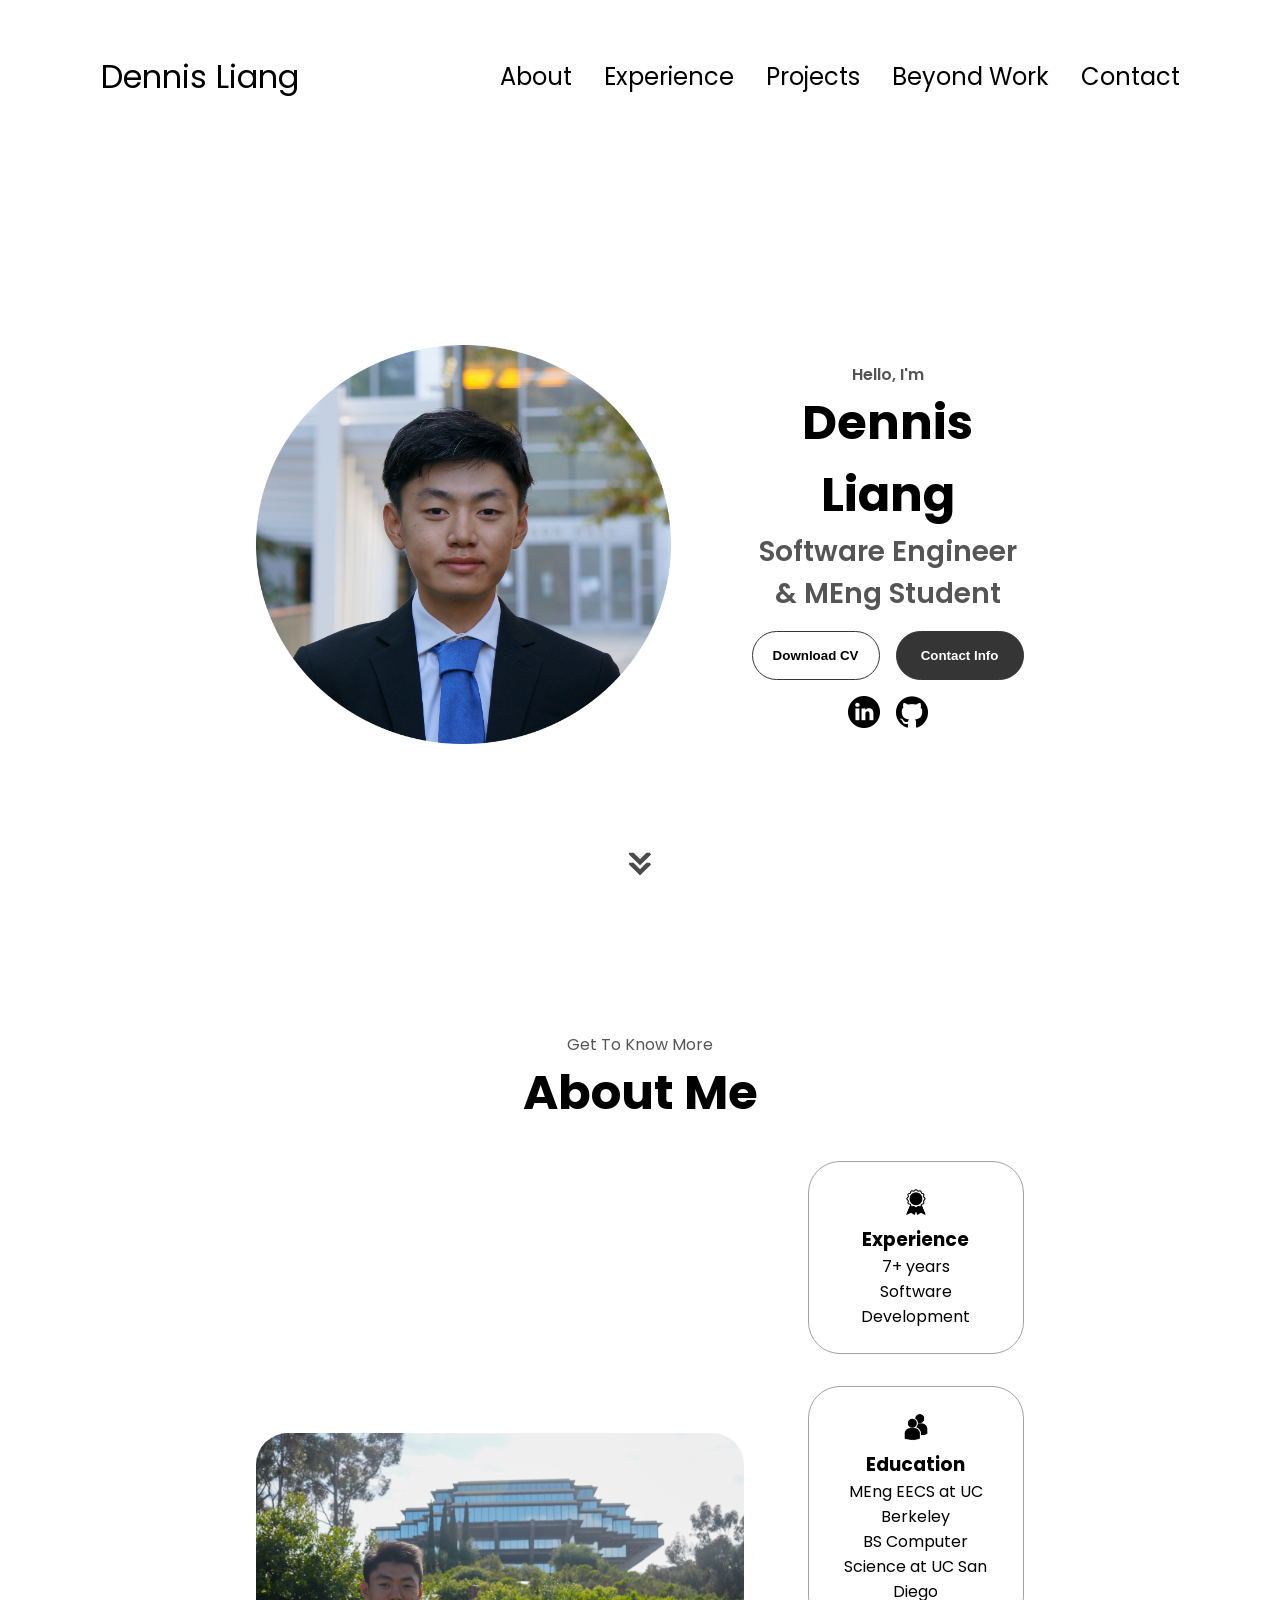
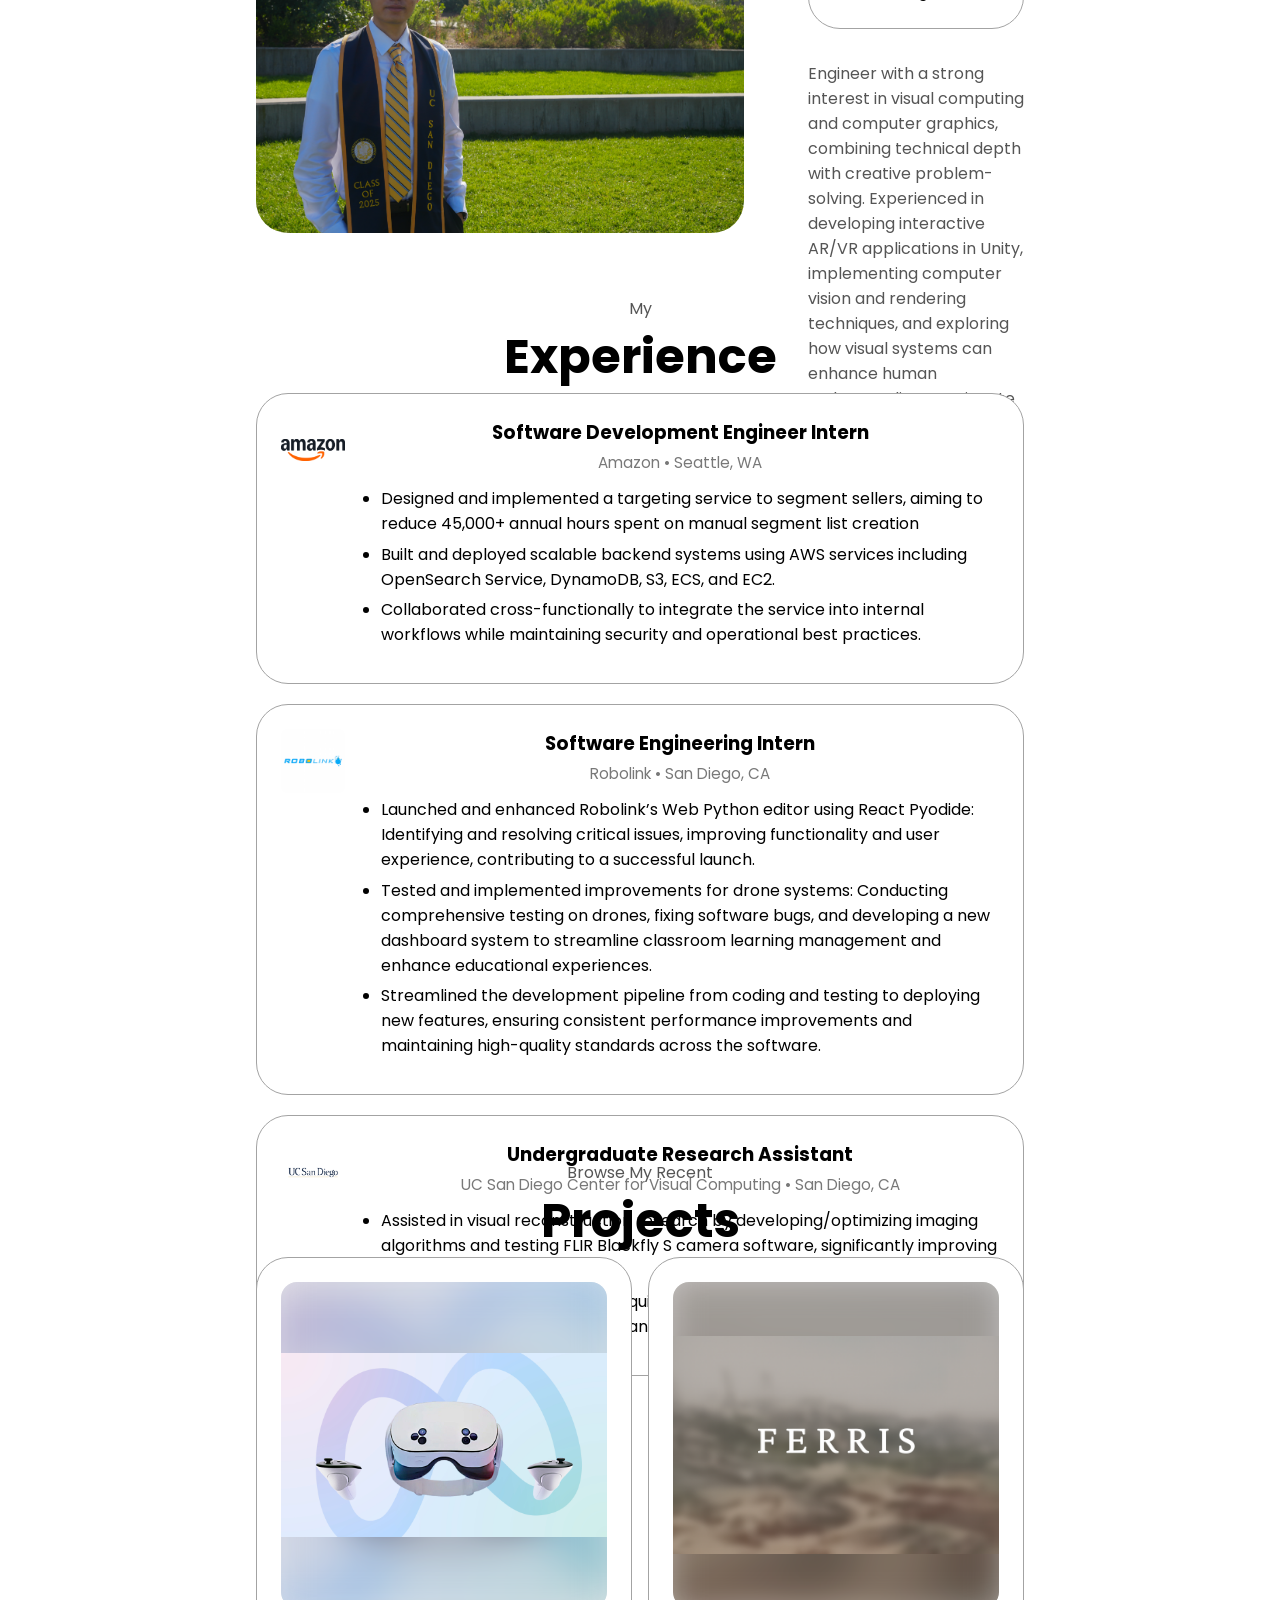
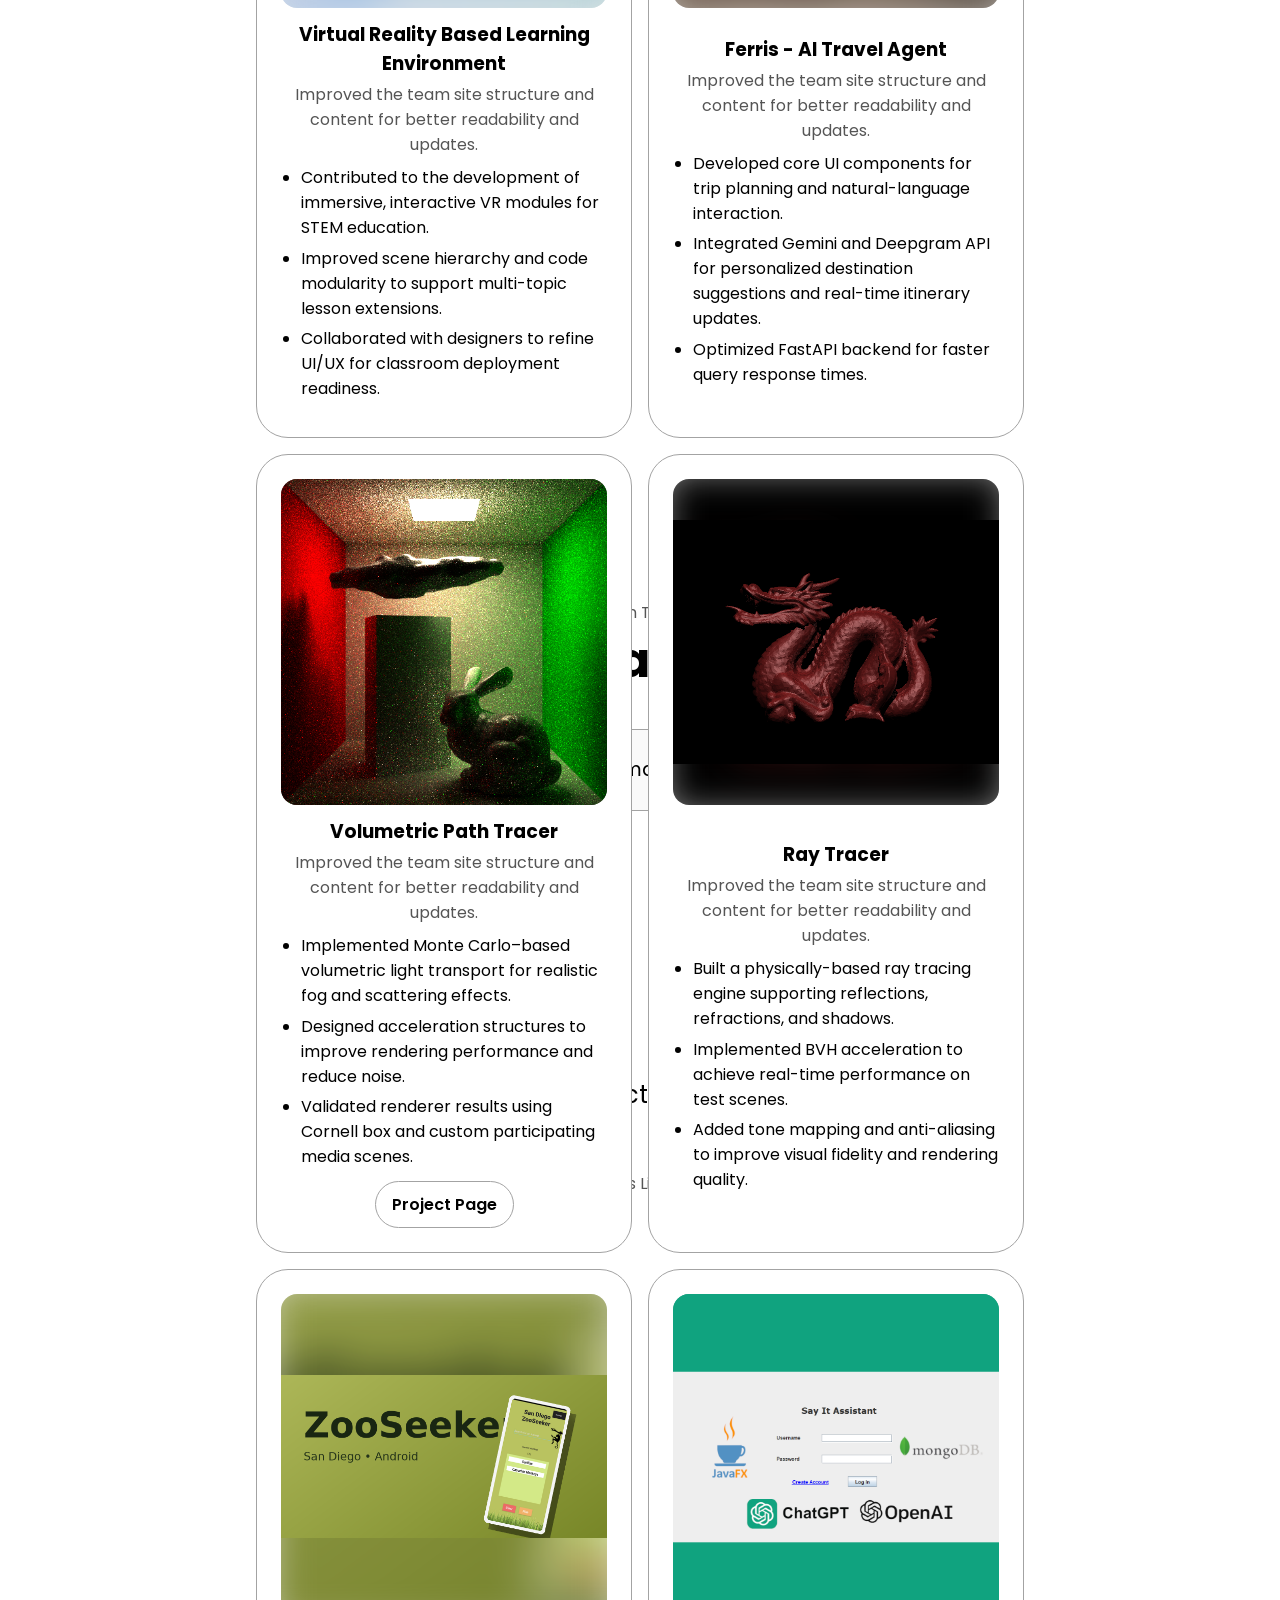
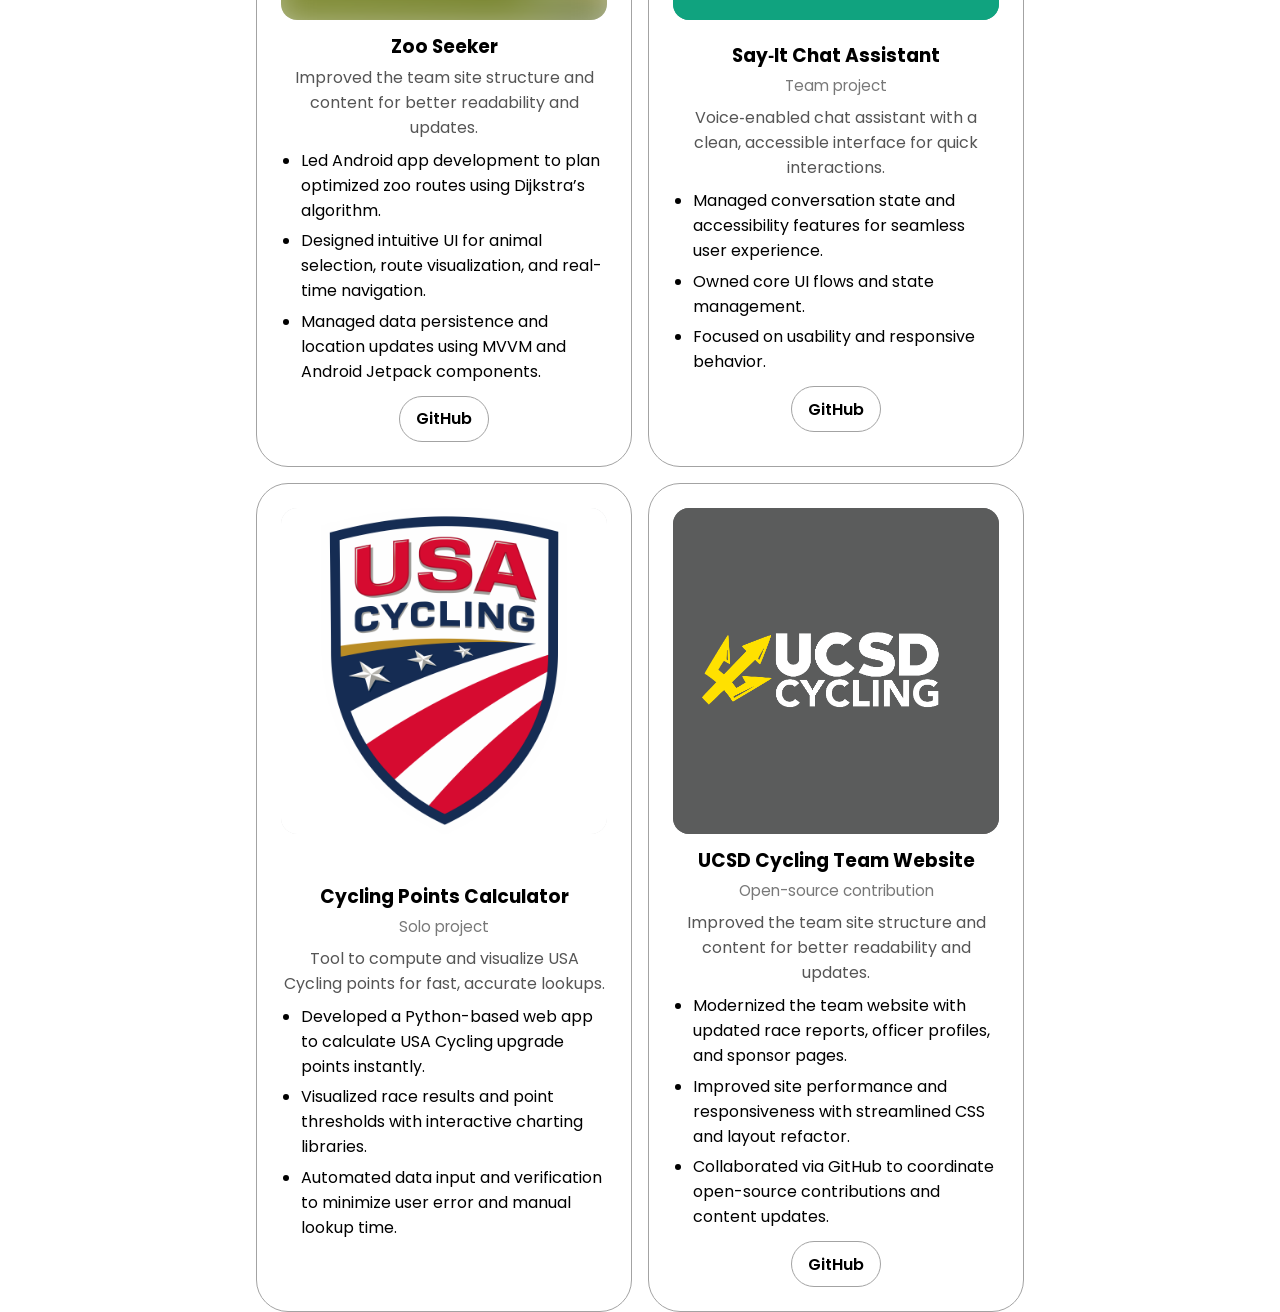
==== commit 1b3cf54f: "Finish updating site" ====
--- a/index.html
+++ b/index.html
@@ -60,7 +60,7 @@
             <p class="section__text__p2">Software Engineer & MEng Student</p>
             <div class="btn-container">
                 <button class="btn btn-color-2"
-                    onclick="window.open('./assets/documents/2025_7_25_Dennis_Liang_Resume.pdf')">
+                    onclick="window.open('./assets/documents/Dennis_Liang_Resume.pdf')">
                     Download CV
                 </button>
                 <button class="btn btn-color-1"
@@ -172,15 +172,28 @@
         <h1 class="title">Projects</h1>
         <div class="experience-details-container">
             <div class="project-grid">
+                <div class="details-container project-card">
+                    <img src="./assets/projects/meta_quest_3s.jpg" alt="UCSD Cycling Team Website logo" class="project-thumb" loading="lazy" />
+                    <div class="project-content">
+                        <h3>Virtual Reality Based Learning Environment</h3>
+                        <p class="project-desc">Improved the team site structure and content for better readability and updates.</p>
+                        <ul class="project-highlights">
+                            <li>Contributed to the development of immersive, interactive VR modules for STEM education.</li>
+                            <li>Improved scene hierarchy and code modularity to support multi-topic lesson extensions.</li>
+                            <li>Collaborated with designers to refine UI/UX for classroom deployment readiness.</li>
+                        </ul>
+                    </div>
+                </div>
+
                  <div class="details-container project-card">
-                    <img src="./assets/projects/meta_quest_3s.jpg" alt="UCSD Cycling Team Website logo" class="project-thumb" loading="lazy" />
-                    <div class="project-content">
-                        <h3>Virtual Reality Based Learning Environment</h3>
-                        <p class="project-meta">Open-source contribution</p>
-                        <p class="project-desc">Improved the team site structure and content for better readability and updates.</p>
-                        <ul class="project-highlights">
-                            <li>Refined layout for clarity and maintainability.</li>
-                            <li>Enhanced content organization for visitors.</li>
+                    <img src="./assets/projects/ferris.png" alt="UCSD Cycling Team Website logo" class="project-thumb" loading="lazy" />
+                    <div class="project-content">
+                        <h3>Ferris - AI Travel Agent</h3>
+                        <p class="project-desc">Improved the team site structure and content for better readability and updates.</p>
+                        <ul class="project-highlights">
+                            <li>Developed core UI components for trip planning and natural-language interaction.</li>
+                            <li>Integrated Gemini and Deepgram API for personalized destination suggestions and real-time itinerary updates.</li>
+                            <li>Optimized FastAPI backend for faster query response times.</li>
                         </ul>
                     </div>
                 </div>
@@ -189,11 +202,11 @@
                     <img src="./assets/projects/volumteric_path_tracer.png" alt="UCSD Cycling Team Website logo" class="project-thumb" loading="lazy" />
                     <div class="project-content">
                         <h3>Volumetric Path Tracer</h3>
-                        <p class="project-meta">Open-source contribution</p>
-                        <p class="project-desc">Improved the team site structure and content for better readability and updates.</p>
-                        <ul class="project-highlights">
-                            <li>Refined layout for clarity and maintainability.</li>
-                            <li>Enhanced content organization for visitors.</li>
+                        <p class="project-desc">Improved the team site structure and content for better readability and updates.</p>
+                        <ul class="project-highlights">
+                            <li>Implemented Monte Carlo–based volumetric light transport for realistic fog and scattering effects.</li>
+                            <li>Designed acceleration structures to improve rendering performance and reduce noise.</li>
+                            <li>Validated renderer results using Cornell box and custom participating media scenes.</li>
                         </ul>
                         <div class="btn-container project-actions">
                             <a class="btn btn-color-2 project-btn" href="https://sites.google.com/ucsd.edu/cse-168-final-project/home" target="_blank" rel="noopener noreferrer">Project Page</a>
@@ -205,28 +218,28 @@
                     <img src="./assets/projects/ray_tracer.png" alt="UCSD Cycling Team Website logo" class="project-thumb" loading="lazy" />
                     <div class="project-content">
                         <h3>Ray Tracer</h3>
-                        <p class="project-meta">Open-source contribution</p>
-                        <p class="project-desc">Improved the team site structure and content for better readability and updates.</p>
-                        <ul class="project-highlights">
-                            <li>Refined layout for clarity and maintainability.</li>
-                            <li>Enhanced content organization for visitors.</li>
-                        </ul>
-                    </div>
-                </div>
-
-                <div class="details-container project-card">
-                    <img src="./assets/projects/zooseeker.png" alt="UCSD Cycling Team Website logo" class="project-thumb"
+                        <p class="project-desc">Improved the team site structure and content for better readability and updates.</p>
+                        <ul class="project-highlights">
+                            <li>Built a physically-based ray tracing engine supporting reflections, refractions, and shadows.</li>
+                            <li>Implemented BVH acceleration to achieve real-time performance on test scenes.</li>
+                            <li>Added tone mapping and anti-aliasing to improve visual fidelity and rendering quality.</li>
+                        </ul>
+                    </div>
+                </div>
+
+                <div class="details-container project-card">
+                    <img src="./assets/projects/zooseeker.png" alt="Zooseeker logo" class="project-thumb"
                         loading="lazy" />
                     <div class="project-content">
                         <h3>Zoo Seeker</h3>
-                        <p class="project-meta">Open-source contribution</p>
-                        <p class="project-desc">Improved the team site structure and content for better readability and updates.</p>
-                        <ul class="project-highlights">
-                            <li>Refined layout for clarity and maintainability.</li>
-                            <li>Enhanced content organization for visitors.</li>
+                        <p class="project-desc">Improved the team site structure and content for better readability and updates.</p>
+                        <ul class="project-highlights">
+                            <li>Led Android app development to plan optimized zoo routes using Dijkstra’s algorithm.</li>
+                            <li>Designed intuitive UI for animal selection, route visualization, and real-time navigation.</li>
+                            <li>Managed data persistence and location updates using MVVM and Android Jetpack components.</li>
                         </ul>
                         <div class="btn-container project-actions">
-                            <a class="btn btn-color-2 project-btn" href="https://github.com/UCSD-Cycling/ucsd-cycling.github.io"
+                            <a class="btn btn-color-2 project-btn" href="https://github.com/dennisliang01/zooseeker"
                                 target="_blank" rel="noopener noreferrer">GitHub</a>
                         </div>
                     </div>
@@ -238,6 +251,7 @@
                         <p class="project-meta">Team project</p>
                         <p class="project-desc">Voice‑enabled chat assistant with a clean, accessible interface for quick interactions.</p>
                         <ul class="project-highlights">
+                            <li>Managed conversation state and accessibility features for seamless user experience.</li>
                             <li>Owned core UI flows and state management.</li>
                             <li>Focused on usability and responsive behavior.</li>
                         </ul>
@@ -254,12 +268,10 @@
                         <p class="project-meta">Solo project</p>
                         <p class="project-desc">Tool to compute and visualize USA Cycling points for fast, accurate lookups.</p>
                         <ul class="project-highlights">
-                            <li>Streamlined inputs and clear, readable results.</li>
-                            <li>Built for reliability and quick performance.</li>
-                        </ul>
-                        <div class="btn-container project-actions">
-                            <a class="btn btn-color-2 project-btn" href="https://github.com/dennisliang01/bikeRacePointsCalculator" target="_blank" rel="noopener noreferrer">GitHub</a>
-                        </div>
+                            <li>Developed a Python-based web app to calculate USA Cycling upgrade points instantly.</li>
+                            <li>Visualized race results and point thresholds with interactive charting libraries.</li>
+                            <li>Automated data input and verification to minimize user error and manual lookup time.</li>
+                        </ul>
                     </div>
                 </div>
 
@@ -270,8 +282,9 @@
                         <p class="project-meta">Open-source contribution</p>
                         <p class="project-desc">Improved the team site structure and content for better readability and updates.</p>
                         <ul class="project-highlights">
-                            <li>Refined layout for clarity and maintainability.</li>
-                            <li>Enhanced content organization for visitors.</li>
+                            <li>Modernized the team website with updated race reports, officer profiles, and sponsor pages.</li>
+                            <li>Improved site performance and responsiveness with streamlined CSS and layout refactor.</li>
+                            <li>Collaborated via GitHub to coordinate open-source contributions and content updates.</li>
                         </ul>
                         <div class="btn-container project-actions">
                             <a class="btn btn-color-2 project-btn" href="https://github.com/UCSD-Cycling/ucsd-cycling.github.io" target="_blank" rel="noopener noreferrer">GitHub</a>
@@ -298,19 +311,20 @@
         </div>
     </section>
 
-    <footer>
-        <nav>
-            <div class="nav-links-container">
-                <ul class="nav-links">
-                    <li><a href="#about">About</a></li>
-                    <li><a href="#experience">Experience</a></li>
-                    <li><a href="#projects">Projects</a></li>
-                    <li><a href="#contact">Contact</a></li>
-                </ul>
-            </div>
-        </nav>
-        <p>Copyright &#169; <span id="current-year"></span> Dennis Liang. All Rights Reserved.</p>
-    </footer>
+        <footer>
+            <nav>
+                <div class="nav-links-container">
+                    <ul class="nav-links">
+                        <li><a href="#about">About</a></li>
+                        <li><a href="#experience">Experience</a></li>
+                        <li><a href="#projects">Projects</a></li>
+                        <li><a href="beyondWork.html">Beyond Work</a></li>
+                        <li><a href="#contact">Contact</a></li>
+                    </ul>
+                </div>
+            </nav>
+            <p>Copyright &#169; <span id="current-year"></span> Dennis Liang. All Rights Reserved.</p>
+        </footer>
 
     <script src="script.js"></script>
 </body>
--- a/style.css
+++ b/style.css
@@ -98,7 +98,7 @@
     width: 100%;
     height: 2px;
     background-color: black;
-    transition: all 0.3 ease-in-out;
+    transition: all 0.3s ease-in-out;
 }
 
 .menu-links {
@@ -110,6 +110,7 @@
     max-height: 0;
     overflow: hidden;
     transition: all 0.3s ease-in-out;
+    z-index: 999; /* ensure menu sits above content */
 }
 
 .menu-links a {
@@ -119,7 +120,7 @@
     font-size: 1.25rem;
     color: black;
     text-decoration: none;
-    transition: all 0.3 ease-in-out;
+    transition: all 0.3s ease-in-out;
 }
 
 .menu-links li {
@@ -127,7 +128,8 @@
 }
 
 .menu-links.open {
-    max-height: 300px;
+    max-height: 80vh; /* allow full list to be visible on small screens */
+    overflow-y: auto; /* scroll if items exceed available height */
 }
 
 /* Moving line when opening */
@@ -194,7 +196,7 @@
 .section__pic-container img {
     width: 100%;
     height: 100%;
-    object-fit: cover;
+    object-fit: contain; /* show full circular image without cropping */
     object-position: center;
     display: block;
 }
@@ -462,16 +464,18 @@
 .gallery {
   display: grid;
   grid-template-columns: repeat(auto-fit, minmax(12.5rem, 1fr));
-  grid-auto-rows: minmax(15rem, 20rem);
-  grid-auto-flow: dense;
+  /* Masonry-like rows; JS will span rows based on height */
   gap: 0.75rem;
   margin: 1rem;
 }
+
+/* Masonry relies on a fixed row size for span calculations. */
 
 .gallery figure {
   /* container-type: inline-size; */
   container: figure / inline-size;
   overflow: hidden;
+  position: relative; /* anchor absolute caption */
 
   display: grid;
   /* grid-template-columns: 1fr; */
@@ -488,8 +492,10 @@
 
 .gallery img {
   inline-size: 100%;
-  block-size: 100%;
-  object-fit: cover;
+  width: 100%;
+  height: auto;
+  display: block; /* remove baseline gap */
+  object-fit: contain;
   object-position: center;
 
   /* grid-row: 1 / -1; */
@@ -504,8 +510,10 @@
 }
 
 .gallery figcaption {
-  grid-area: 1 / 1 / -1 / -1;
-  align-self: end;
+  position: absolute; /* overlay without affecting height */
+  left: 0;
+  right: 0;
+  bottom: 0;
   z-index: 1;
 
   padding: 3em 15% 1em 1em;
@@ -513,7 +521,21 @@
   font-size: 0.875rem;
   line-height: 1.3;
   background: linear-gradient(transparent 25%, rgb(0 0 0 / 0.75));
-  display: none;
+  display: block;
+  pointer-events: none; /* allow clicks on image beneath */
+  opacity: 0;
+  visibility: hidden;
+  transform: translateY(8px);
+  transition: opacity 180ms ease, transform 180ms ease, visibility 0s linear 180ms;
+}
+
+/* Show caption on hover or keyboard focus */
+.gallery figure:hover figcaption,
+.gallery figure:focus-within figcaption {
+  opacity: 1;
+  visibility: visible;
+  transform: translateY(0);
+  transition-delay: 0s;
 }
 
 @container figure (width > 20rem) {
@@ -543,6 +565,17 @@
 
   .gallery figure:nth-child(4n + 2) {
     grid-column: span 2;
+  }
+}
+
+/* When Masonry JS is active, disable decorative nth-child spans to avoid conflicts */
+@media (width > 600px) {
+  .gallery.masonry-ready figure:nth-child(1),
+  .gallery.masonry-ready figure:nth-child(4n + 1),
+  .gallery.masonry-ready figure:nth-child(4n + 2) {
+    grid-area: auto;
+    grid-row: auto;
+    grid-column: auto;
   }
 }
 
@@ -597,16 +630,121 @@
 }
 
 #modalCaption {
+  position: absolute;
+  left: 0;
+  right: 0;
+  bottom: 0;
+  padding: 1rem 1.25rem;
   color: #fff;
-  text-align: center;
-  margin-top: 20px;
-  font-size: 1.2rem;
-  max-width: 80%;
+  text-align: left;
+  background: linear-gradient(180deg, rgba(0,0,0,0) 0%, rgba(0,0,0,0.65) 100%);
+  z-index: 1000;
+  pointer-events: none;
+  margin-top: 0;
+  max-width: none;
+}
+
+#modalCaption h3 {
+  margin: 0 0 0.25rem;
+  font-size: 1.25rem;
+}
+
+#modalCaption p {
+  margin: 0;
+  font-size: 1rem;
+  opacity: 0.95;
 }
 
 /* Make gallery images clickable */
 .gallery img {
   cursor: pointer;
+}
+
+/* Cycling Carousel */
+.carousel {
+  position: relative;
+  margin: 1rem 0 2rem;
+}
+
+.carousel-viewport {
+  overflow: hidden;
+  width: 100%;
+}
+
+.carousel-track {
+  display: flex;
+  will-change: transform;
+  transition: transform 300ms ease;
+}
+
+.carousel-item {
+  min-width: 100%;
+  display: flex;
+  align-items: center;
+  justify-content: center;
+}
+
+.carousel-item figure {
+  margin: 0;
+  position: relative;
+  width: 100%;
+  overflow: hidden; /* clip blurred background */
+}
+
+.carousel-item img {
+  width: 100%;
+  height: auto;
+  max-height: 70vh; /* prevent overflow and cropping */
+  display: block;
+  object-fit: contain; /* avoid cutoff for varying aspect ratios */
+}
+
+/* Blurred background using the same image */
+.carousel-item figure.blur-bg::before {
+  content: "";
+  position: absolute;
+  inset: 0;
+  background-image: var(--bg-image);
+  background-size: cover;
+  background-position: center;
+  filter: blur(20px);
+  transform: scale(1.08); /* hide blur edges */
+  z-index: 0;
+}
+
+.carousel-item figure.blur-bg img,
+.carousel-item figure.blur-bg figcaption {
+  position: relative;
+  z-index: 1;
+}
+
+.carousel-item figcaption {
+  position: absolute;
+  left: 0;
+  right: 0;
+  bottom: 0;
+  padding: 0.75rem 1rem;
+  color: #fff;
+  background: linear-gradient(180deg, rgba(0,0,0,0) 0%, rgba(0,0,0,0.5) 100%);
+}
+
+.carousel-btn {
+  position: absolute;
+  top: 50%;
+  transform: translateY(-50%);
+  background: rgba(0, 0, 0, 0.5);
+  color: #fff;
+  border: none;
+  padding: 0.5rem 0.75rem;
+  cursor: pointer;
+  z-index: 1;
+}
+
+.carousel-btn.prev { left: 0.5rem; }
+.carousel-btn.next { right: 0.5rem; }
+
+.carousel-btn:hover {
+  background: rgba(0, 0, 0, 0.7);
 }
 
 /* --- Recruiter-focused layout helpers --- */
@@ -689,11 +827,36 @@
   gap: 0.75rem;
 }
 
+.project-thumb-wrapper {
+  width: 100%;
+  aspect-ratio: 1 / 1;
+  border-radius: 1rem;
+  overflow: hidden;
+  position: relative;
+  background-color: #f0f0f0;
+}
+
+.project-thumb-wrapper::before {
+  content: '';
+  position: absolute;
+  top: 0;
+  left: 0;
+  right: 0;
+  bottom: 0;
+  background-image: var(--bg-image);
+  background-size: cover;
+  background-position: center;
+  filter: blur(20px) brightness(0.9);
+  transform: scale(1.1);
+  z-index: 0;
+}
+
 .project-thumb {
   width: 100%;
-  height: 180px;
-  object-fit: cover;
-  border-radius: 1rem;
+  height: 100%;
+  object-fit: contain;
+  position: relative;
+  z-index: 1;
 }
 
 .project-content h3 {
@@ -846,3 +1009,39 @@
     }
 }
 
+/* Make gallery items a bit larger on wide screens */
+@media (width > 900px) {
+  .gallery {
+    grid-template-columns: repeat(auto-fit, minmax(16rem, 1fr));
+  }
+}
+/* Section titles (Cycling, Photography) */
+.section-title {
+  text-align: center;
+  font-weight: 600;
+  letter-spacing: 0.02em;
+  line-height: 1.2;
+  color: #111;
+  margin: 2rem 1rem 1rem;
+  font-size: clamp(1.5rem, 1.2rem + 1.2vw, 2.25rem);
+  position: relative;
+}
+
+.section-title::after {
+  content: "";
+  display: block;
+  width: 64px;
+  height: 3px;
+  margin: 0.5rem auto 0;
+  border-radius: 2px;
+  background: linear-gradient(90deg, #111, #666);
+}
+
+@media (width > 900px) {
+  .section-title {
+    margin-top: 2.25rem;
+  }
+  .section-title::after {
+    width: 80px;
+  }
+}
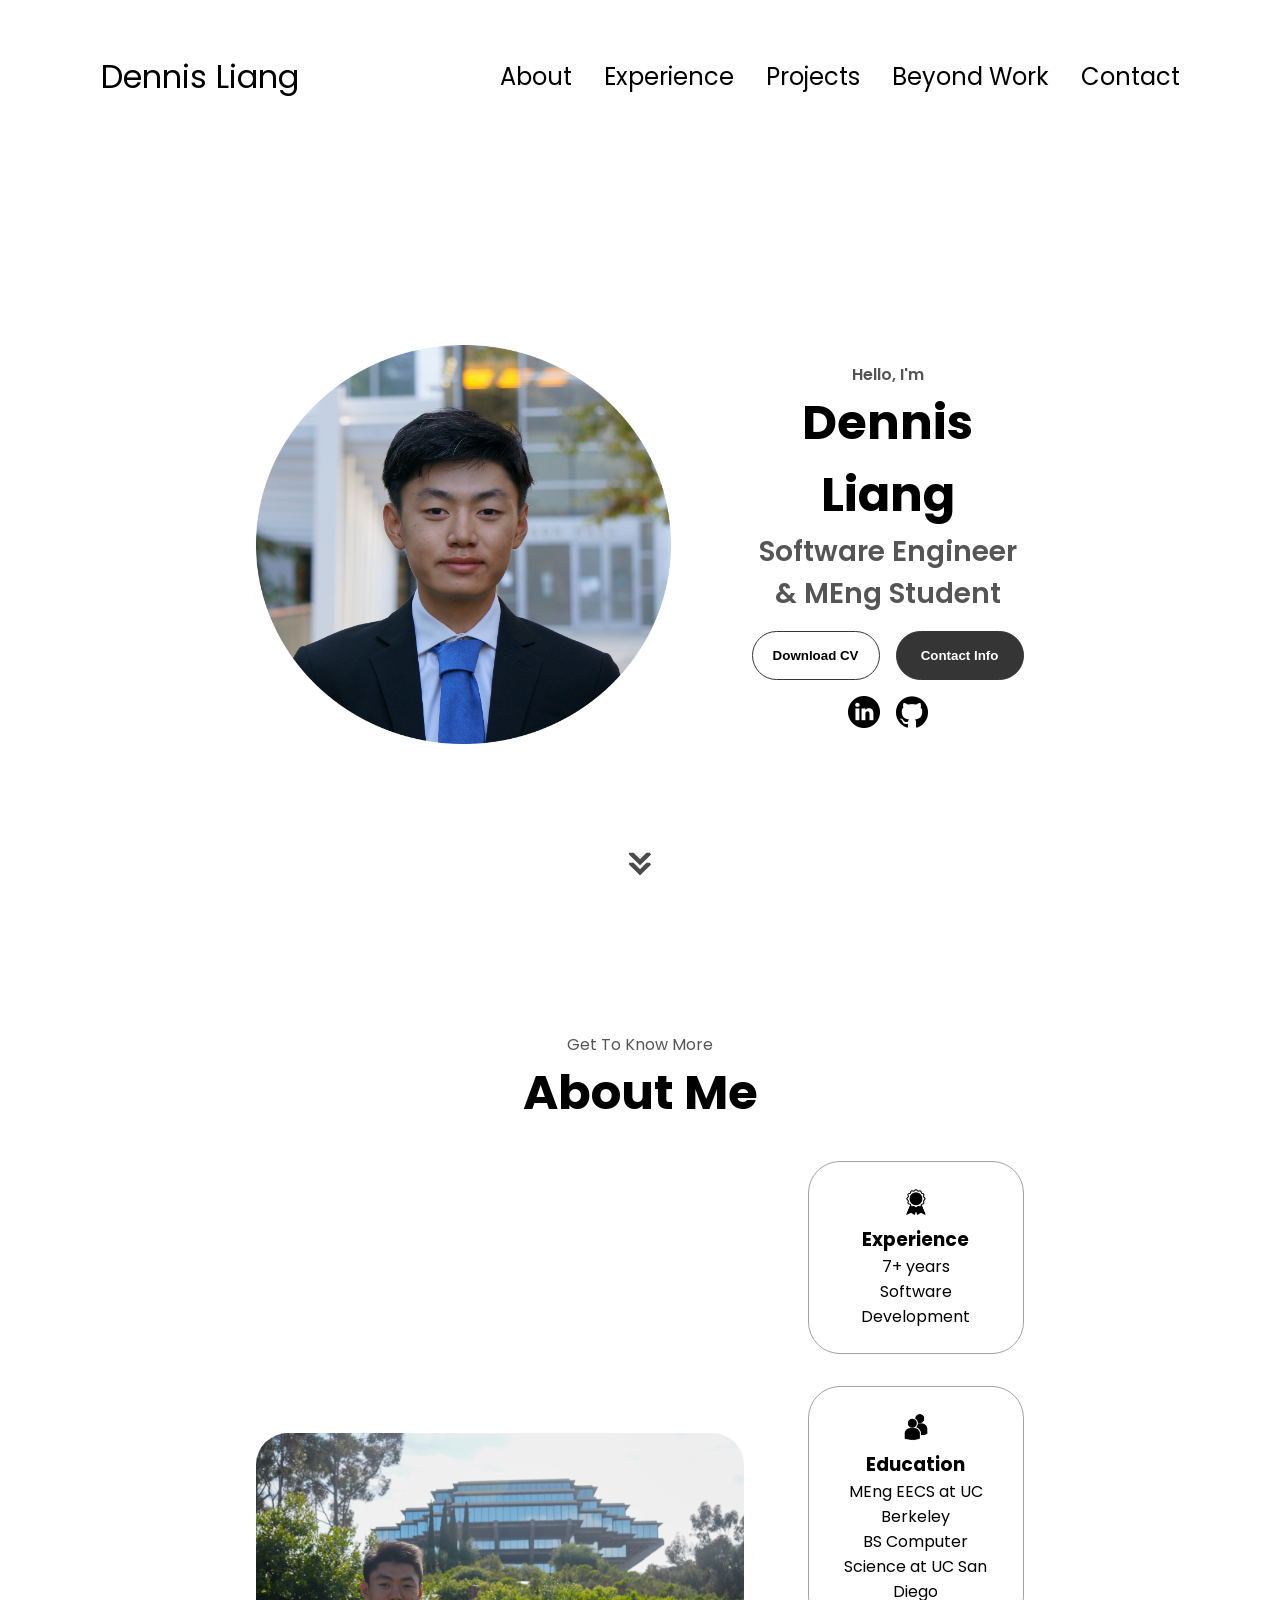
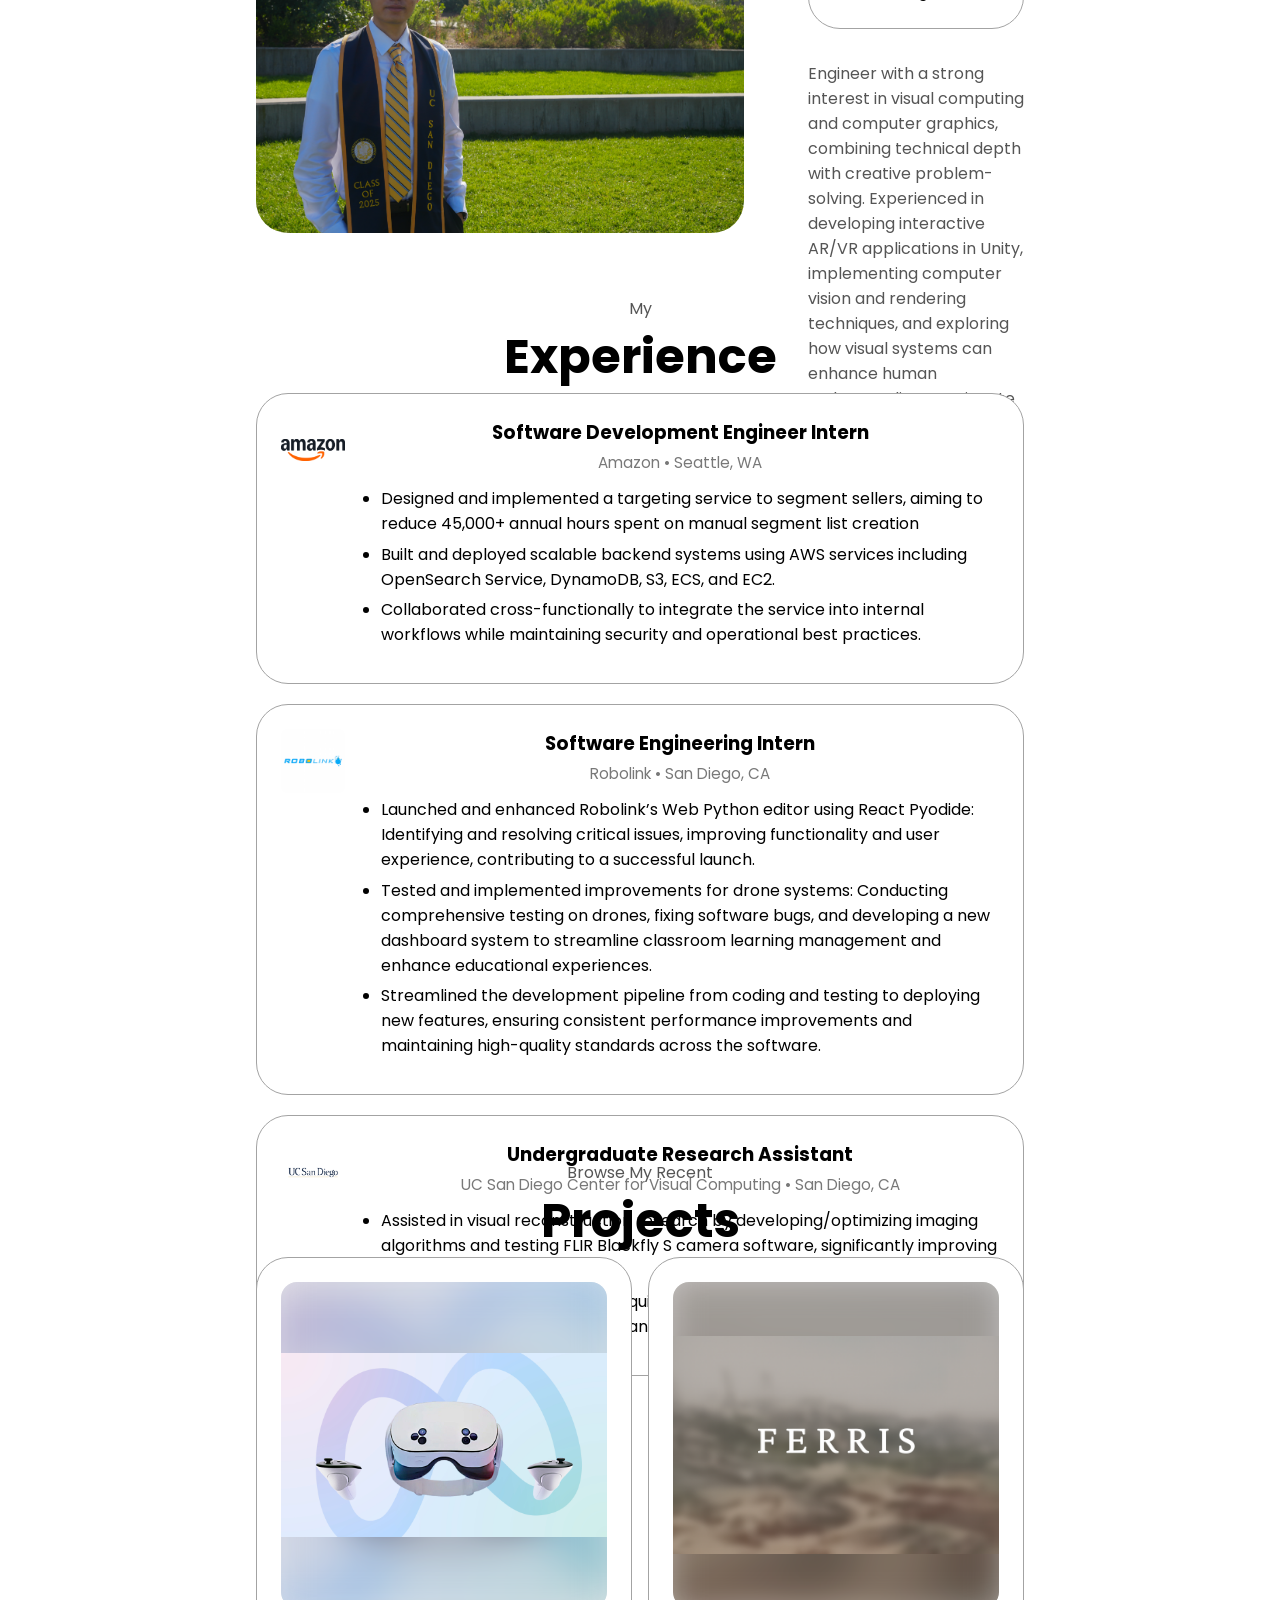
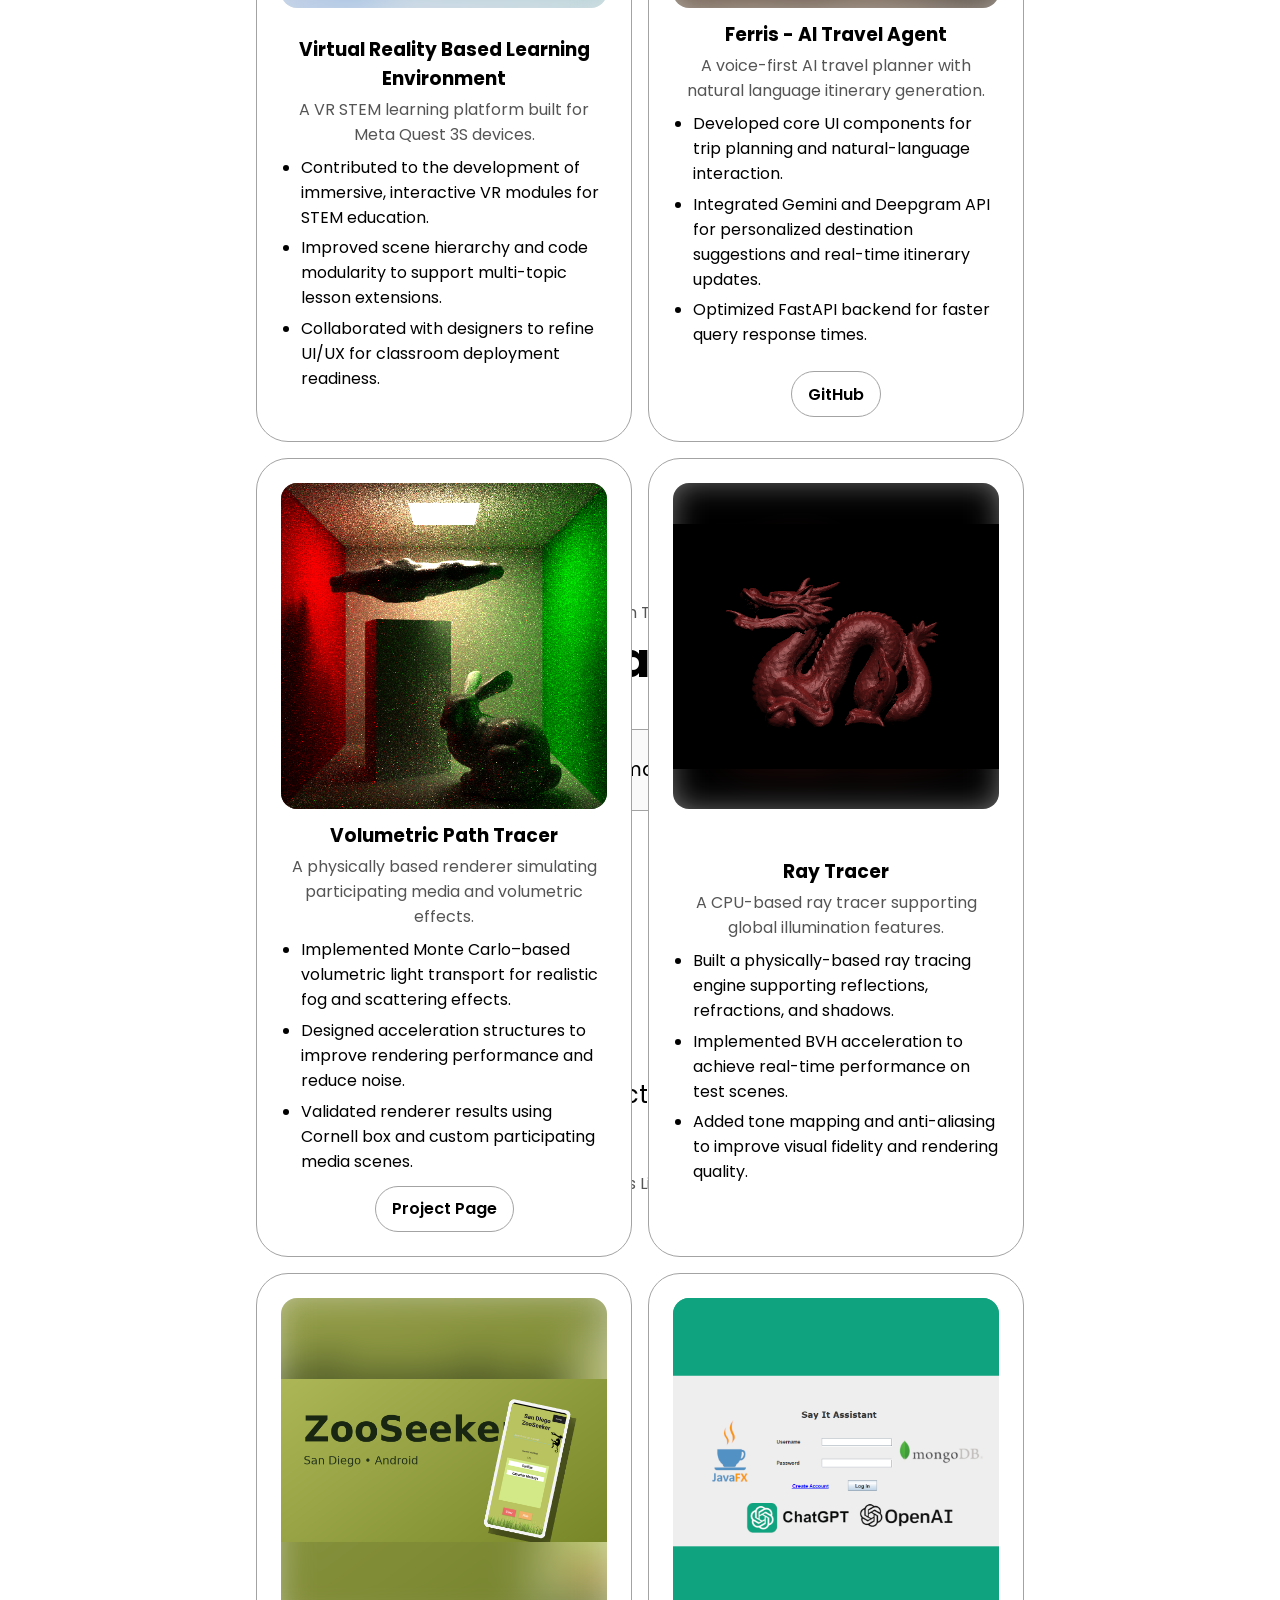
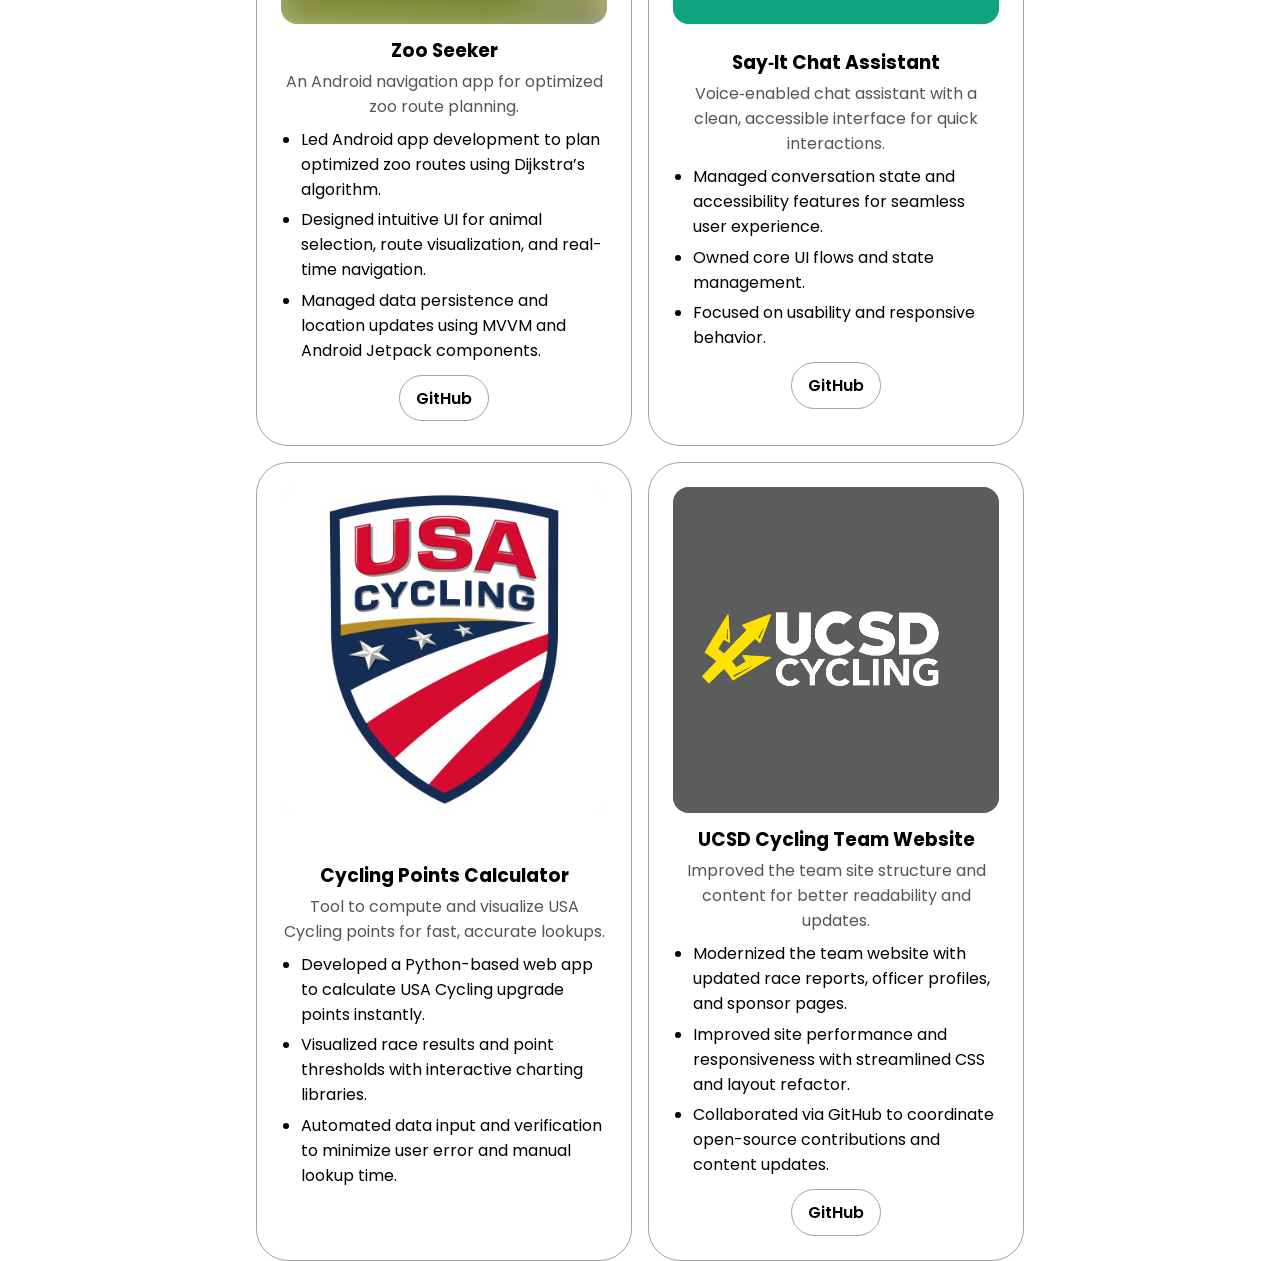
==== commit 16a9c49c: "Update project section" ====
--- a/index.html
+++ b/index.html
@@ -176,7 +176,7 @@
                     <img src="./assets/projects/meta_quest_3s.jpg" alt="UCSD Cycling Team Website logo" class="project-thumb" loading="lazy" />
                     <div class="project-content">
                         <h3>Virtual Reality Based Learning Environment</h3>
-                        <p class="project-desc">Improved the team site structure and content for better readability and updates.</p>
+                        <p class="project-desc">A VR STEM learning platform built for Meta Quest 3S devices.</p>
                         <ul class="project-highlights">
                             <li>Contributed to the development of immersive, interactive VR modules for STEM education.</li>
                             <li>Improved scene hierarchy and code modularity to support multi-topic lesson extensions.</li>
@@ -186,23 +186,26 @@
                 </div>
 
                  <div class="details-container project-card">
-                    <img src="./assets/projects/ferris.png" alt="UCSD Cycling Team Website logo" class="project-thumb" loading="lazy" />
+                    <img src="./assets/projects/ferris.png" alt="Ferris Project Image" class="project-thumb" loading="lazy" />
                     <div class="project-content">
                         <h3>Ferris - AI Travel Agent</h3>
-                        <p class="project-desc">Improved the team site structure and content for better readability and updates.</p>
+                        <p class="project-desc">A voice-first AI travel planner with natural language itinerary generation.</p>
                         <ul class="project-highlights">
                             <li>Developed core UI components for trip planning and natural-language interaction.</li>
                             <li>Integrated Gemini and Deepgram API for personalized destination suggestions and real-time itinerary updates.</li>
                             <li>Optimized FastAPI backend for faster query response times.</li>
                         </ul>
                     </div>
+                    <div class="btn-container project-actions">
+                        <a class="btn btn-color-2 project-btn" href="https://github.com/SS-O1/Ferris_mvp" target="_blank" rel="noopener noreferrer">GitHub</a>
+                    </div>
                 </div>
 
                  <div class="details-container project-card">
-                    <img src="./assets/projects/volumteric_path_tracer.png" alt="UCSD Cycling Team Website logo" class="project-thumb" loading="lazy" />
+                    <img src="./assets/projects/volumteric_path_tracer.png" alt="Volumetric Path Tracer Image" class="project-thumb" loading="lazy" />
                     <div class="project-content">
                         <h3>Volumetric Path Tracer</h3>
-                        <p class="project-desc">Improved the team site structure and content for better readability and updates.</p>
+                        <p class="project-desc">A physically based renderer simulating participating media and volumetric effects.</p>
                         <ul class="project-highlights">
                             <li>Implemented Monte Carlo–based volumetric light transport for realistic fog and scattering effects.</li>
                             <li>Designed acceleration structures to improve rendering performance and reduce noise.</li>
@@ -215,10 +218,10 @@
                 </div>
 
                 <div class="details-container project-card">
-                    <img src="./assets/projects/ray_tracer.png" alt="UCSD Cycling Team Website logo" class="project-thumb" loading="lazy" />
+                    <img src="./assets/projects/ray_tracer.png" alt="Ray Tracer Image" class="project-thumb" loading="lazy" />
                     <div class="project-content">
                         <h3>Ray Tracer</h3>
-                        <p class="project-desc">Improved the team site structure and content for better readability and updates.</p>
+                        <p class="project-desc">A CPU-based ray tracer supporting global illumination features.</p>
                         <ul class="project-highlights">
                             <li>Built a physically-based ray tracing engine supporting reflections, refractions, and shadows.</li>
                             <li>Implemented BVH acceleration to achieve real-time performance on test scenes.</li>
@@ -232,7 +235,7 @@
                         loading="lazy" />
                     <div class="project-content">
                         <h3>Zoo Seeker</h3>
-                        <p class="project-desc">Improved the team site structure and content for better readability and updates.</p>
+                        <p class="project-desc">An Android navigation app for optimized zoo route planning.</p>
                         <ul class="project-highlights">
                             <li>Led Android app development to plan optimized zoo routes using Dijkstra’s algorithm.</li>
                             <li>Designed intuitive UI for animal selection, route visualization, and real-time navigation.</li>
@@ -244,11 +247,11 @@
                         </div>
                     </div>
                 </div>
+                
                 <div class="details-container project-card">
                     <img src="./assets/projects/sayItAssistantAd.png" alt="Say-It Chat Assistant preview" class="project-thumb" loading="lazy" />
                     <div class="project-content">
                         <h3>Say‑It Chat Assistant</h3>
-                        <p class="project-meta">Team project</p>
                         <p class="project-desc">Voice‑enabled chat assistant with a clean, accessible interface for quick interactions.</p>
                         <ul class="project-highlights">
                             <li>Managed conversation state and accessibility features for seamless user experience.</li>
@@ -265,7 +268,6 @@
                     <img src="./assets/logos/usaCyclingLogoSquare.png" alt="Cycling Points Calculator logo" class="project-thumb" loading="lazy" />
                     <div class="project-content">
                         <h3>Cycling Points Calculator</h3>
-                        <p class="project-meta">Solo project</p>
                         <p class="project-desc">Tool to compute and visualize USA Cycling points for fast, accurate lookups.</p>
                         <ul class="project-highlights">
                             <li>Developed a Python-based web app to calculate USA Cycling upgrade points instantly.</li>
@@ -279,7 +281,6 @@
                     <img src="./assets/logos/ucsdCyclingLogoSquare.png" alt="UCSD Cycling Team Website logo" class="project-thumb" loading="lazy" />
                     <div class="project-content">
                         <h3>UCSD Cycling Team Website</h3>
-                        <p class="project-meta">Open-source contribution</p>
                         <p class="project-desc">Improved the team site structure and content for better readability and updates.</p>
                         <ul class="project-highlights">
                             <li>Modernized the team website with updated race reports, officer profiles, and sponsor pages.</li>
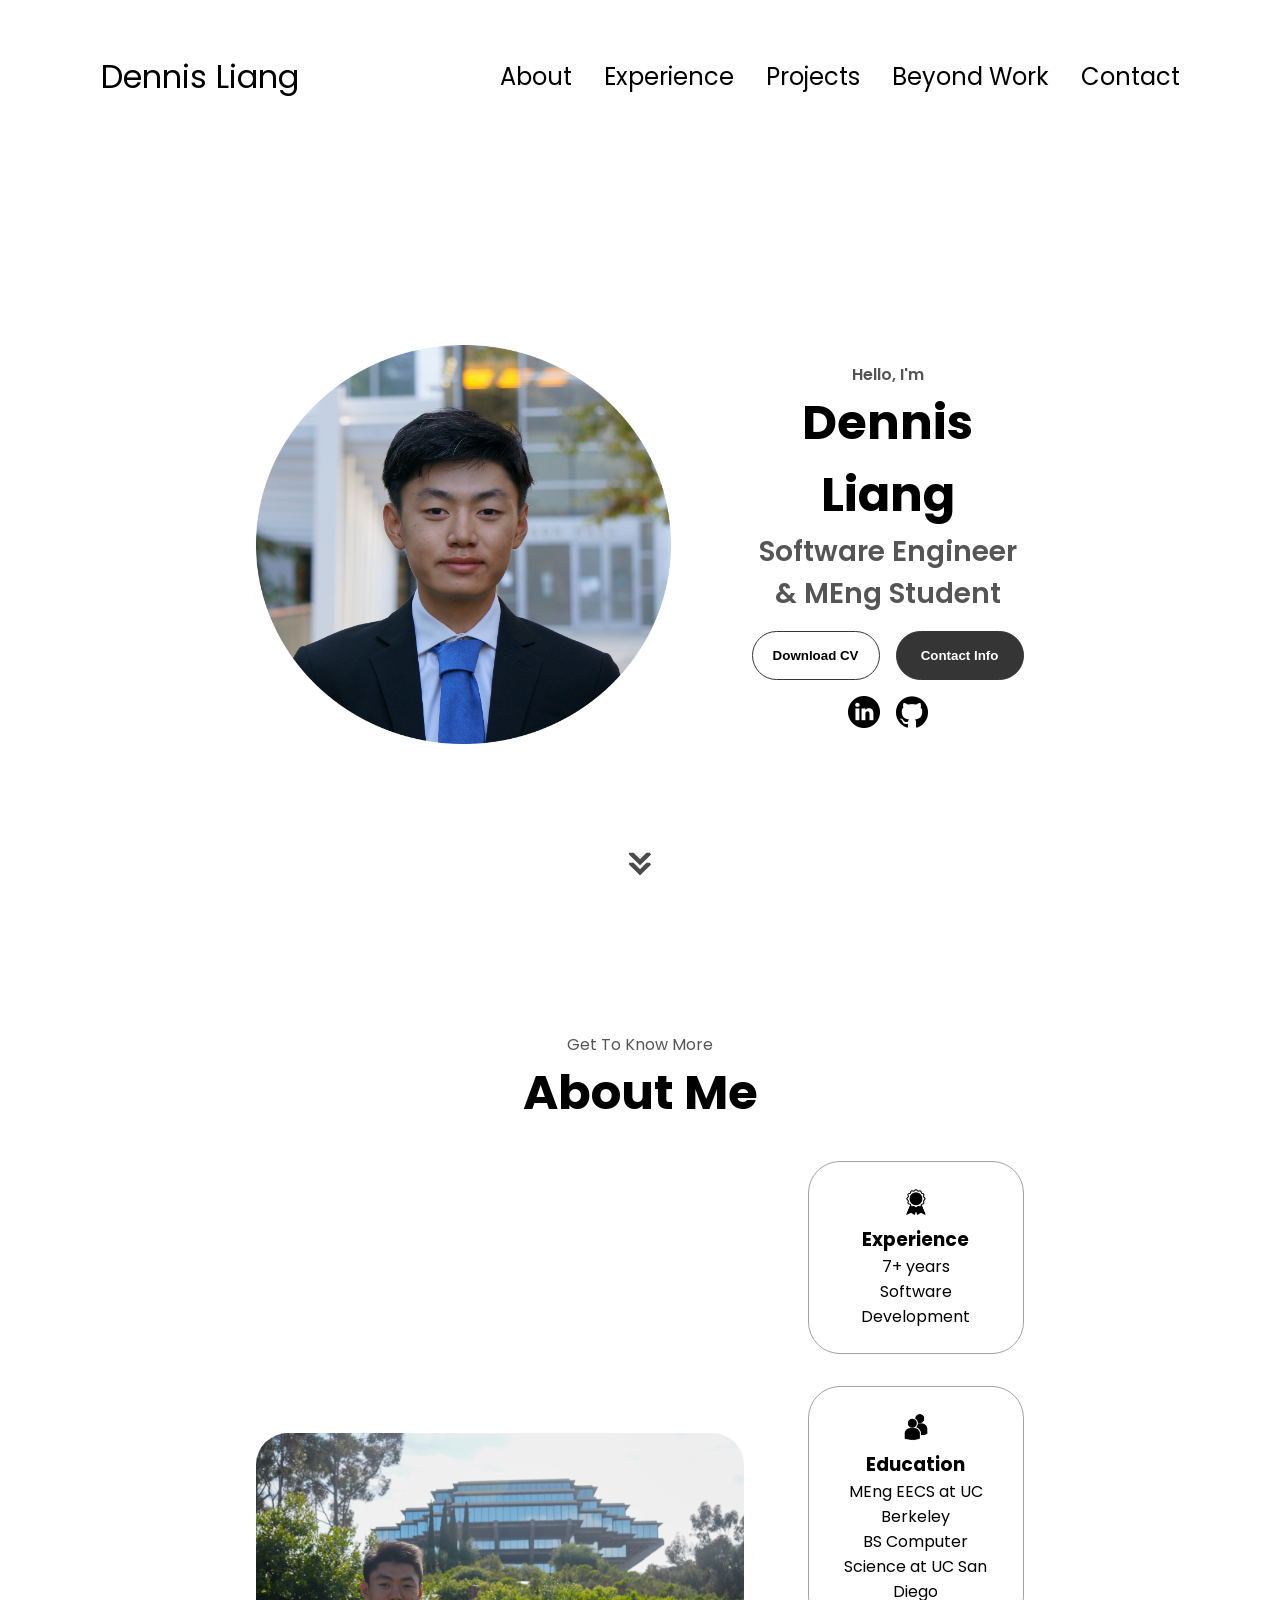
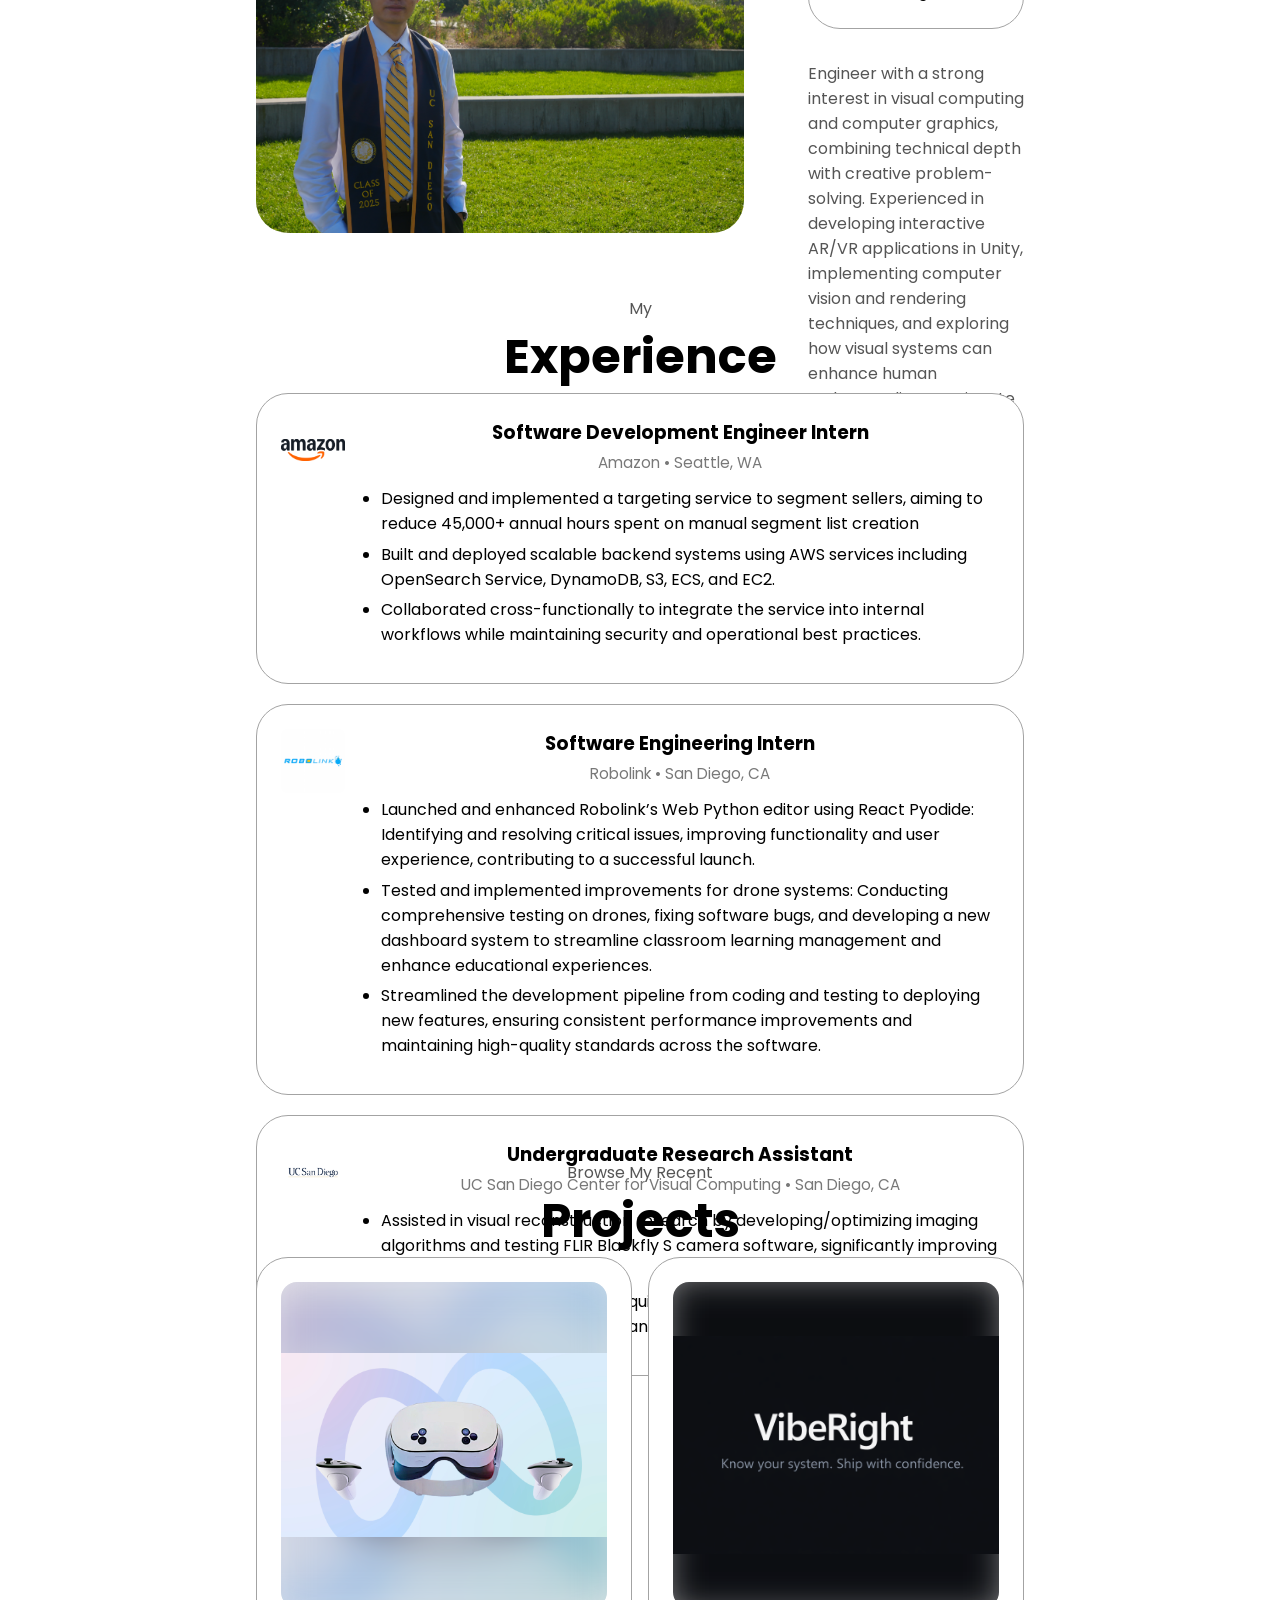
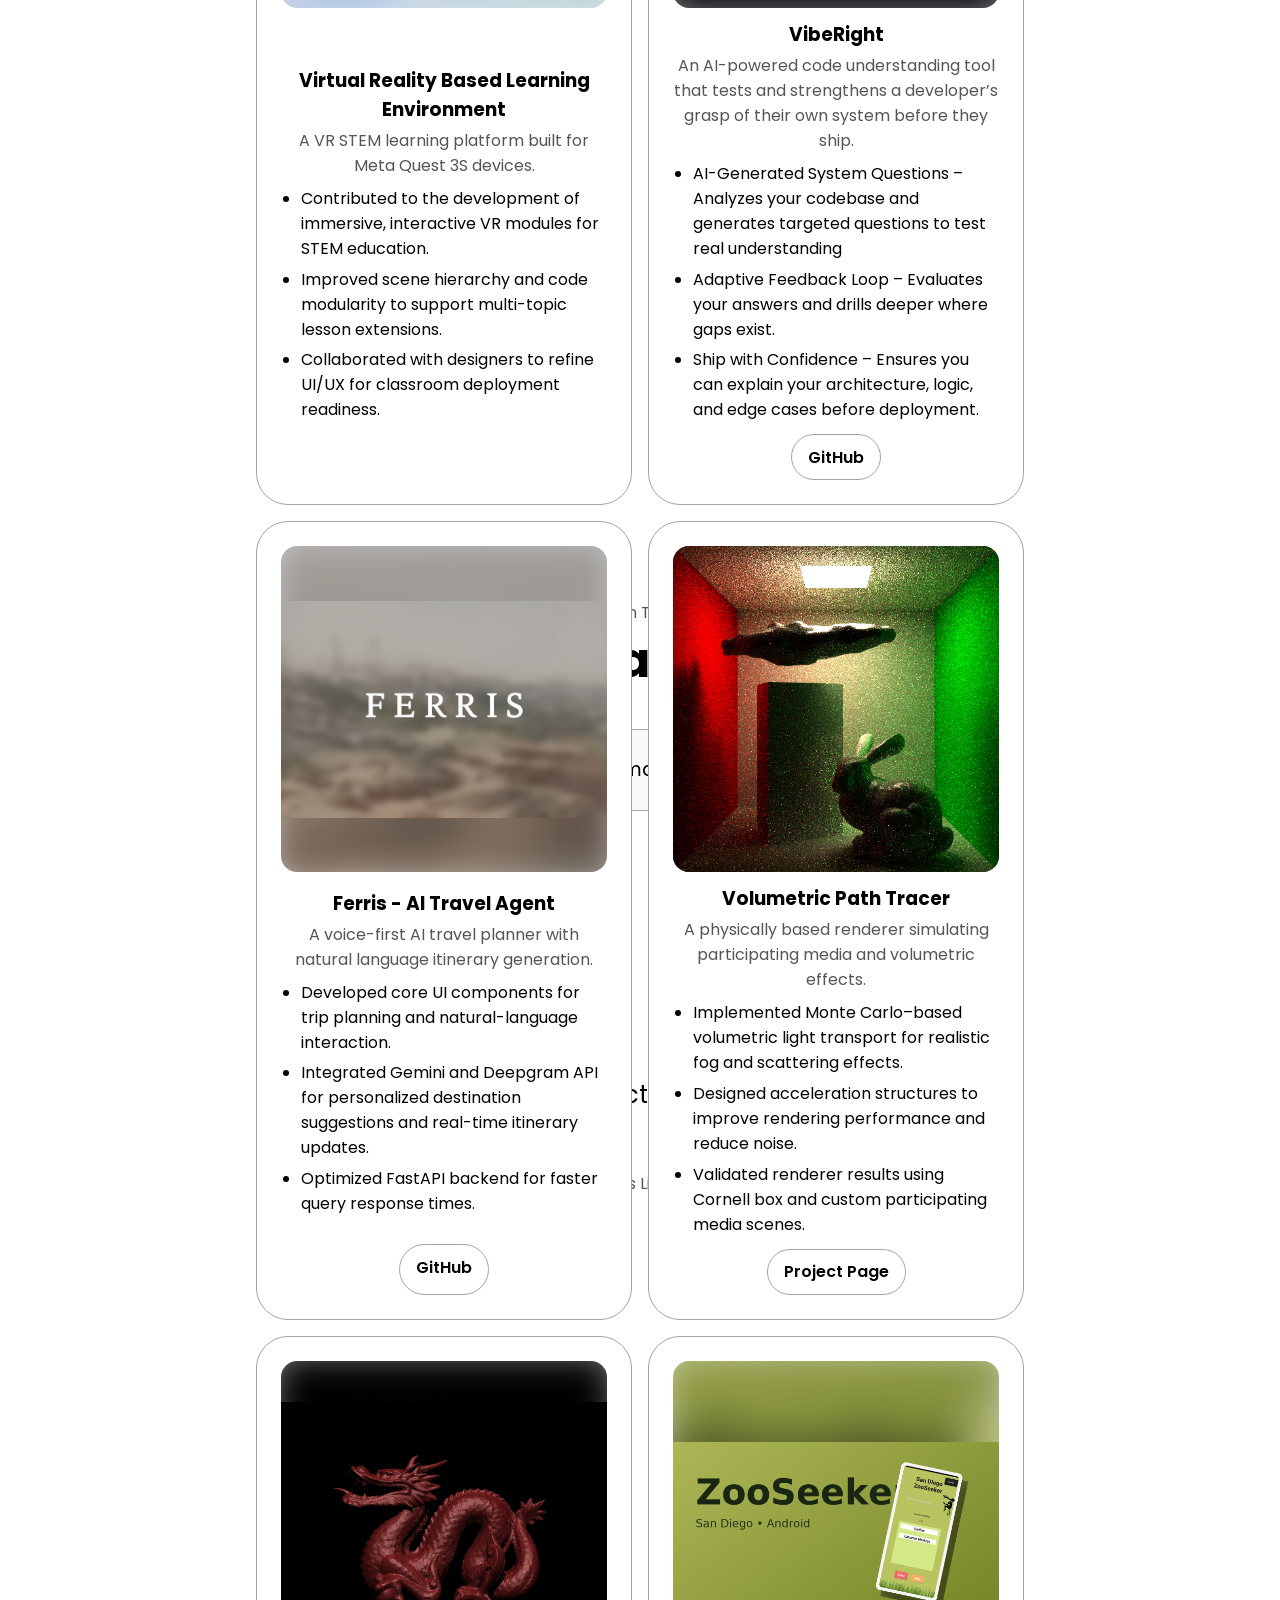
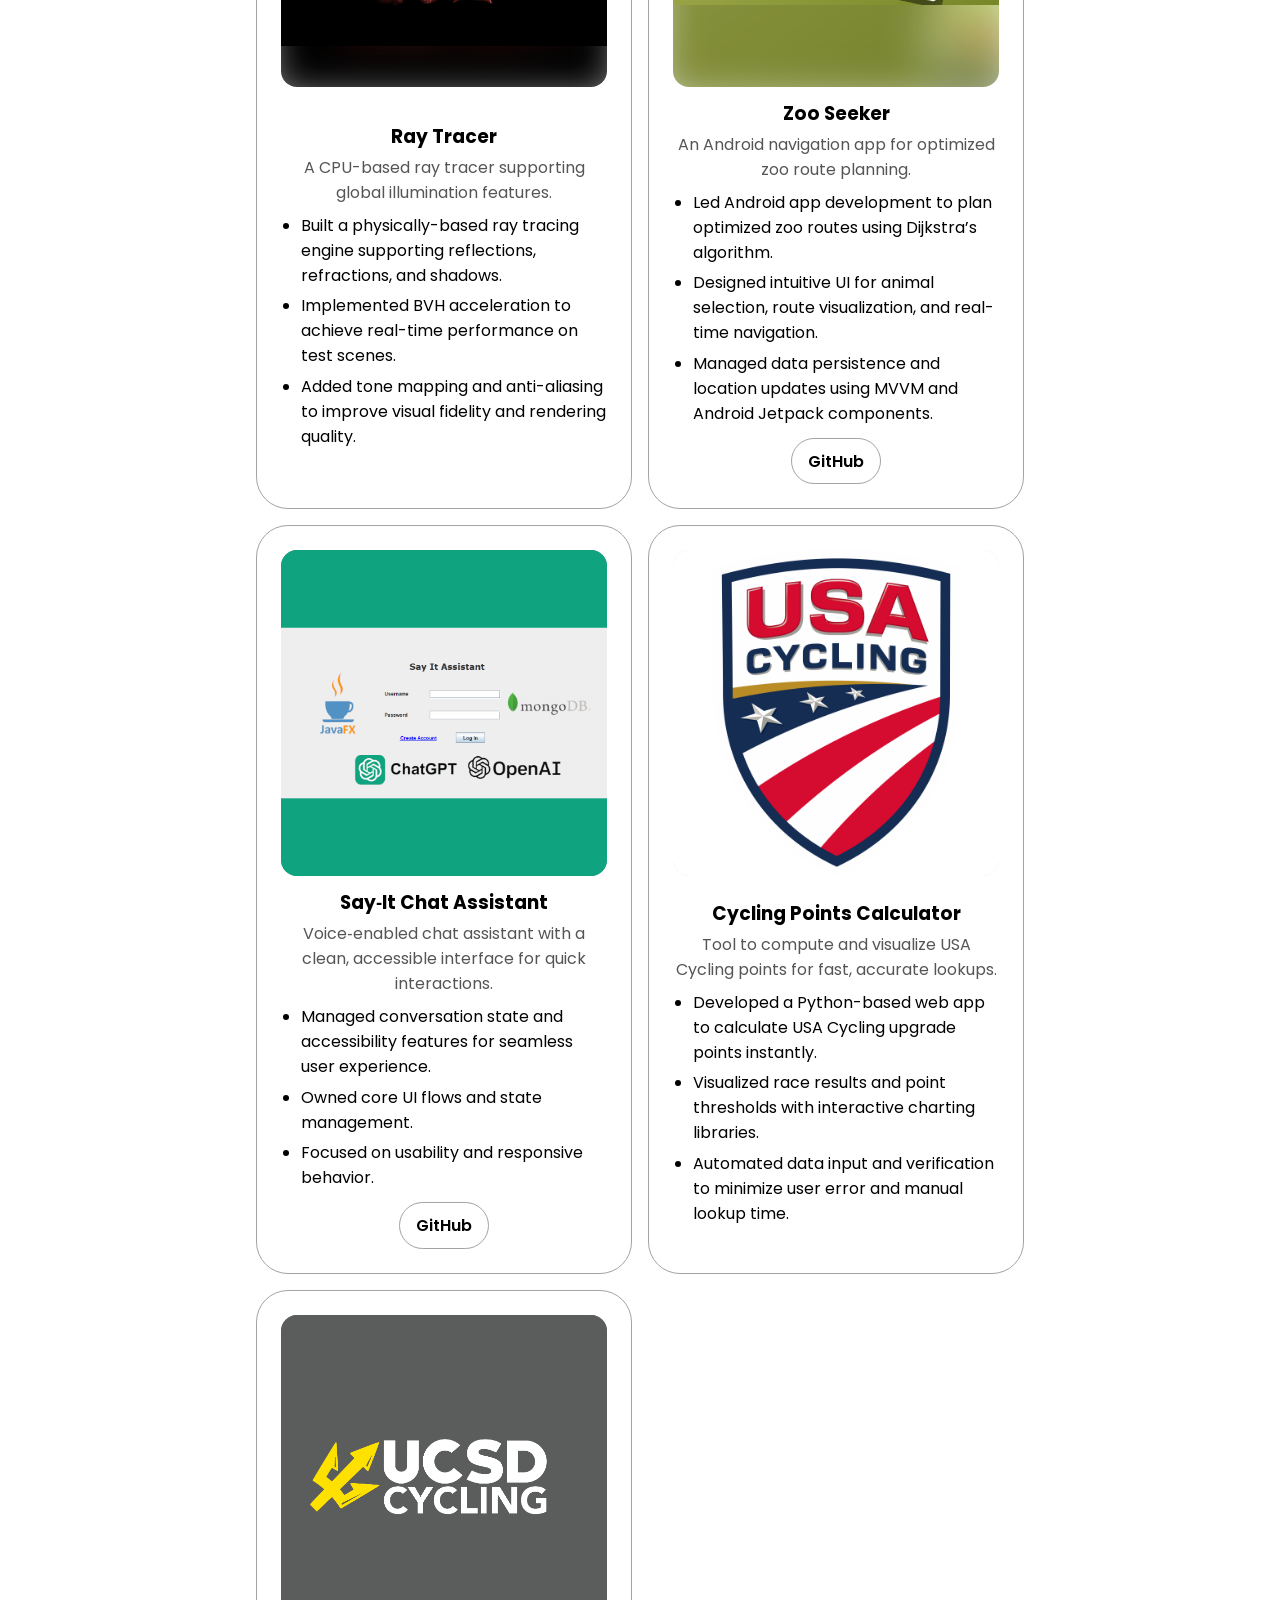
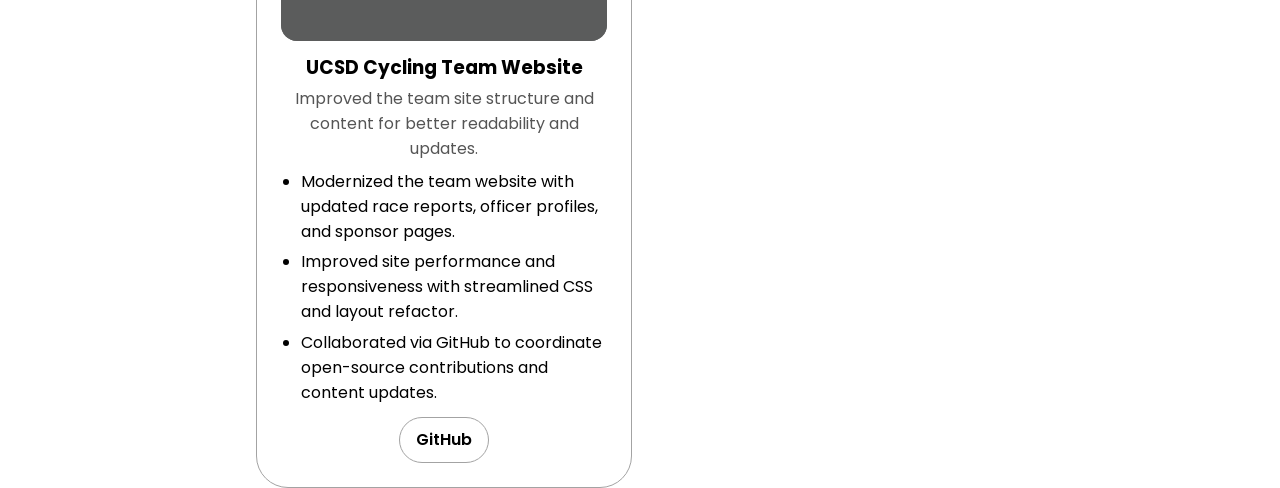
==== commit ea184204: "Update projects" ====
--- a/index.html
+++ b/index.html
@@ -186,6 +186,22 @@
                 </div>
 
                  <div class="details-container project-card">
+                    <img src="./assets/projects/vibeRight.png" alt="VibeRight Project Image" class="project-thumb" loading="lazy" />
+                    <div class="project-content">
+                        <h3>VibeRight</h3>
+                        <p class="project-desc">An AI-powered code understanding tool that tests and strengthens a developer’s grasp of their own system before they ship.</p>
+                        <ul class="project-highlights">
+                            <li>AI-Generated System Questions – Analyzes your codebase and generates targeted questions to test real understanding</li>
+                            <li>Adaptive Feedback Loop – Evaluates your answers and drills deeper where gaps exist.</li>
+                            <li>Ship with Confidence – Ensures you can explain your architecture, logic, and edge cases before deployment.</li>
+                        </ul>
+                        <div class="btn-container project-actions">
+                            <a class="btn btn-color-2 project-btn" href="https://github.com/dennisliang01/VibeCheck" target="_blank" rel="noopener noreferrer">GitHub</a>
+                        </div>
+                    </div>
+                </div>
+
+                 <div class="details-container project-card">
                     <img src="./assets/projects/ferris.png" alt="Ferris Project Image" class="project-thumb" loading="lazy" />
                     <div class="project-content">
                         <h3>Ferris - AI Travel Agent</h3>
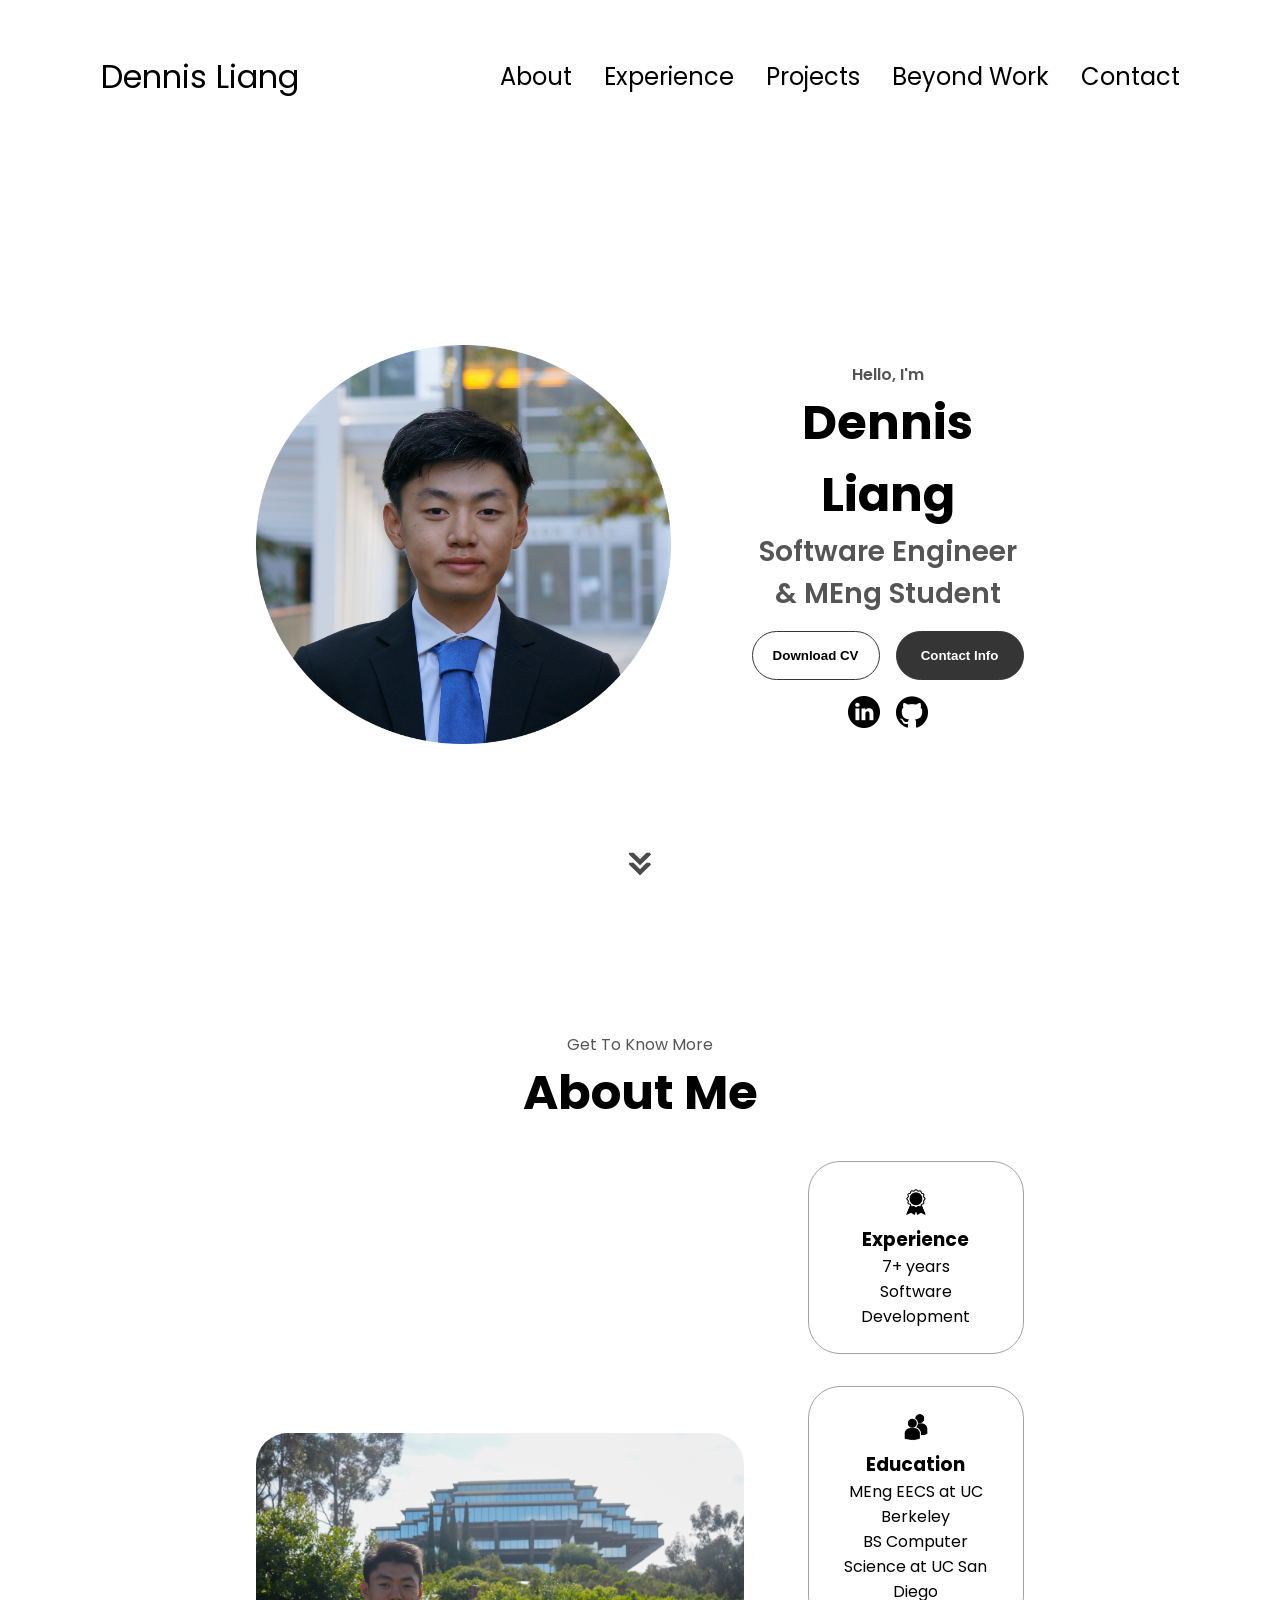
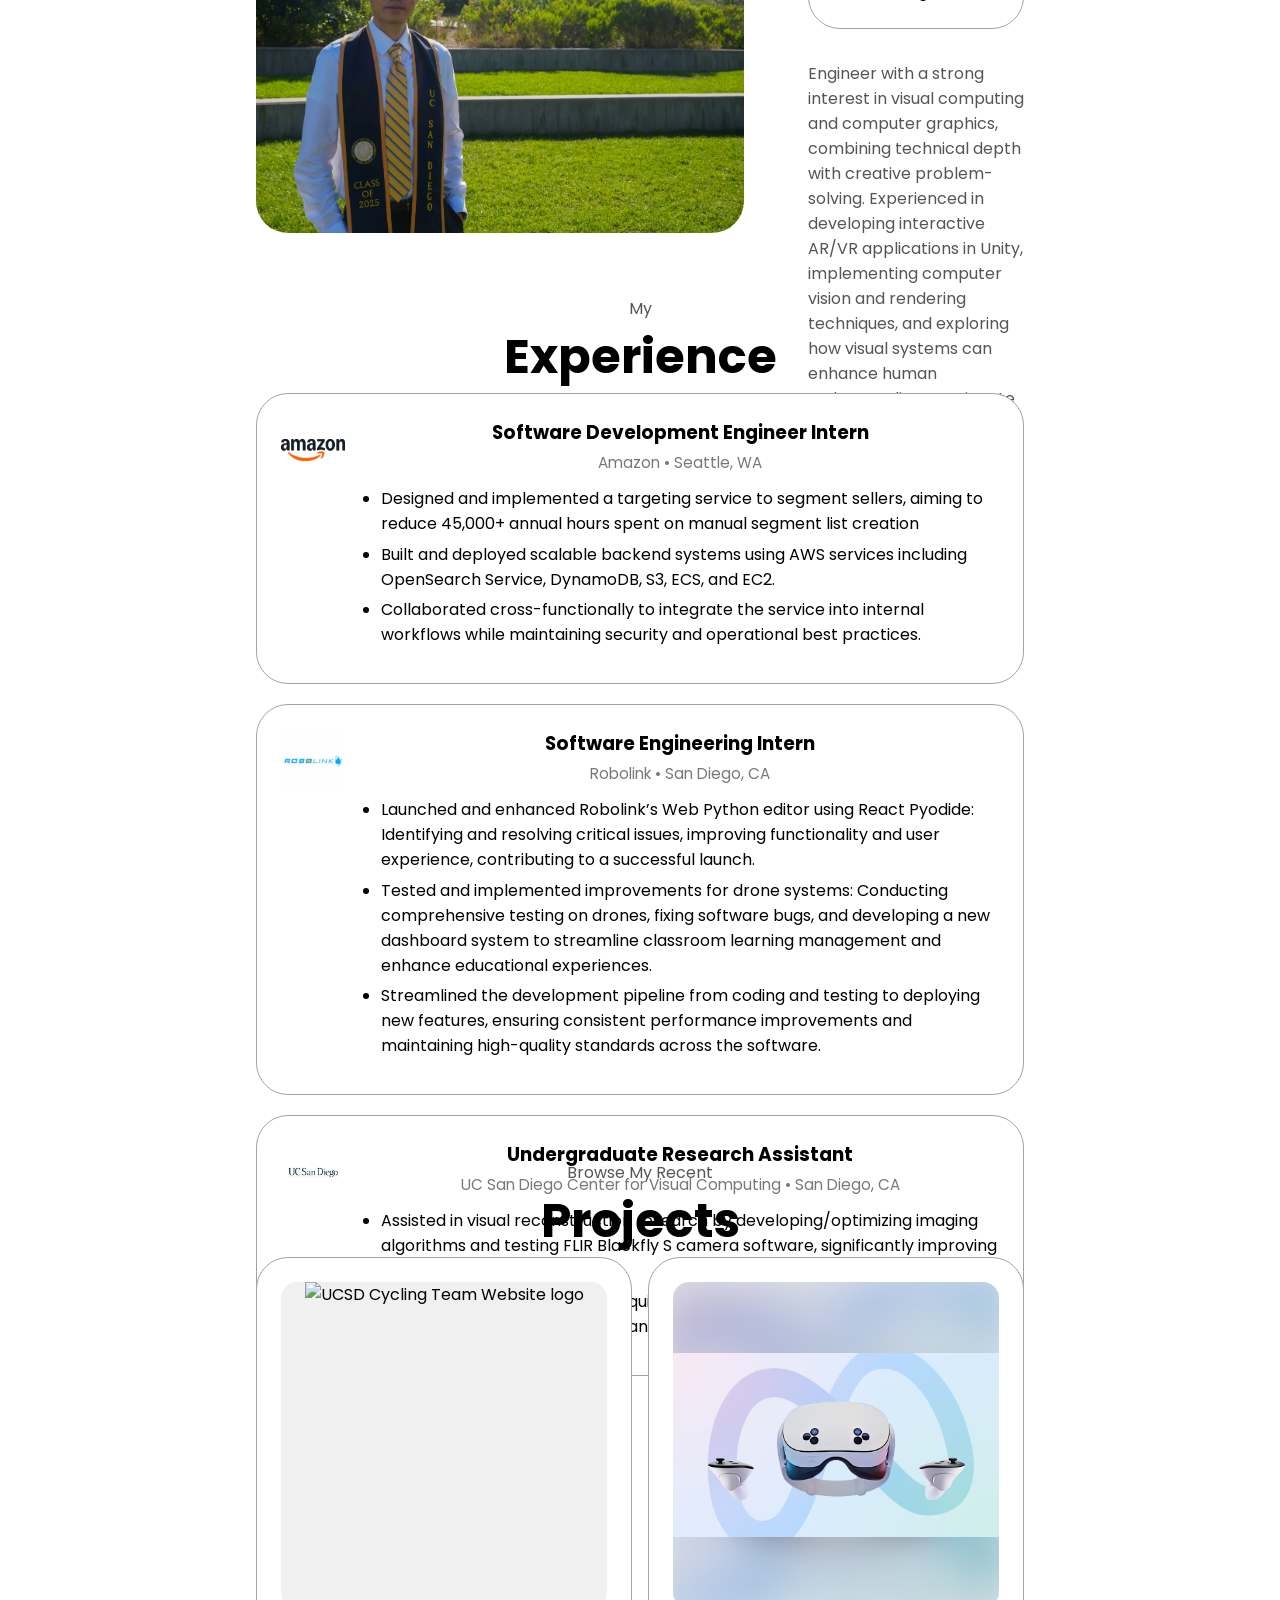
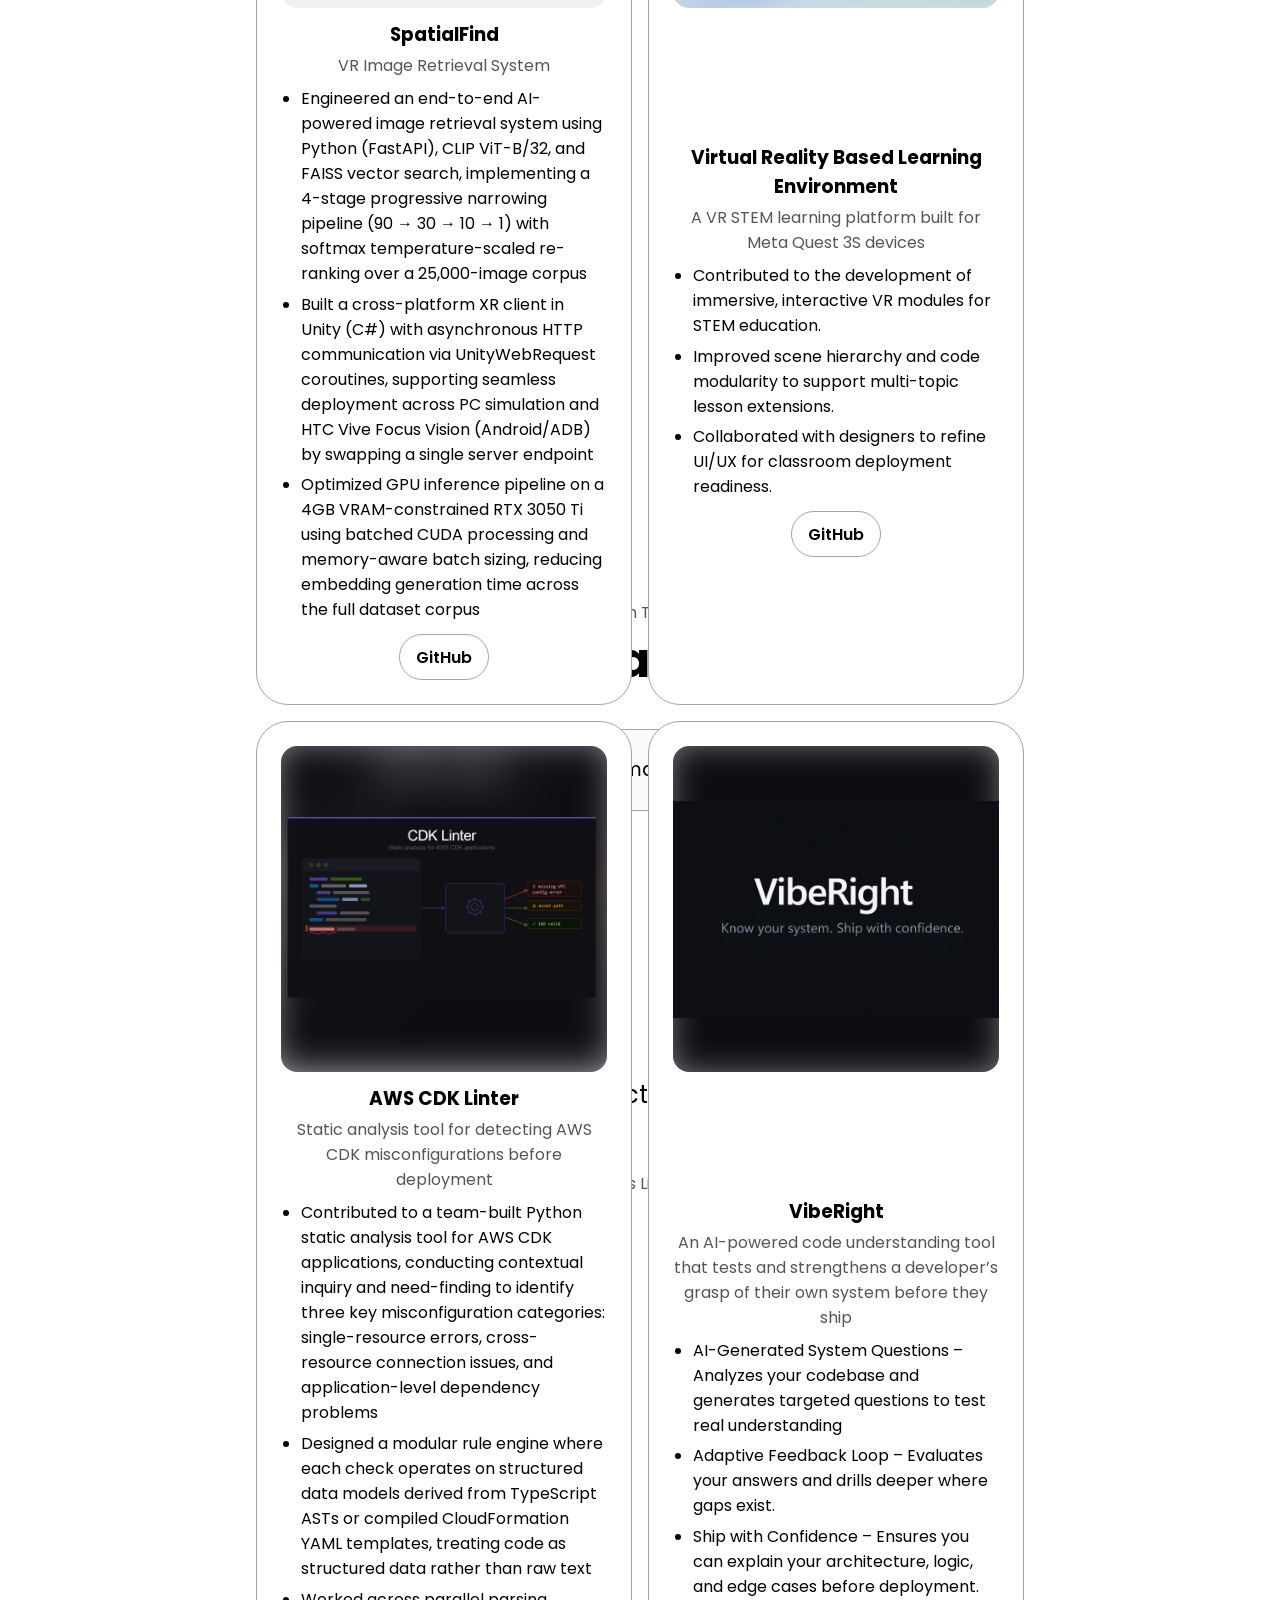
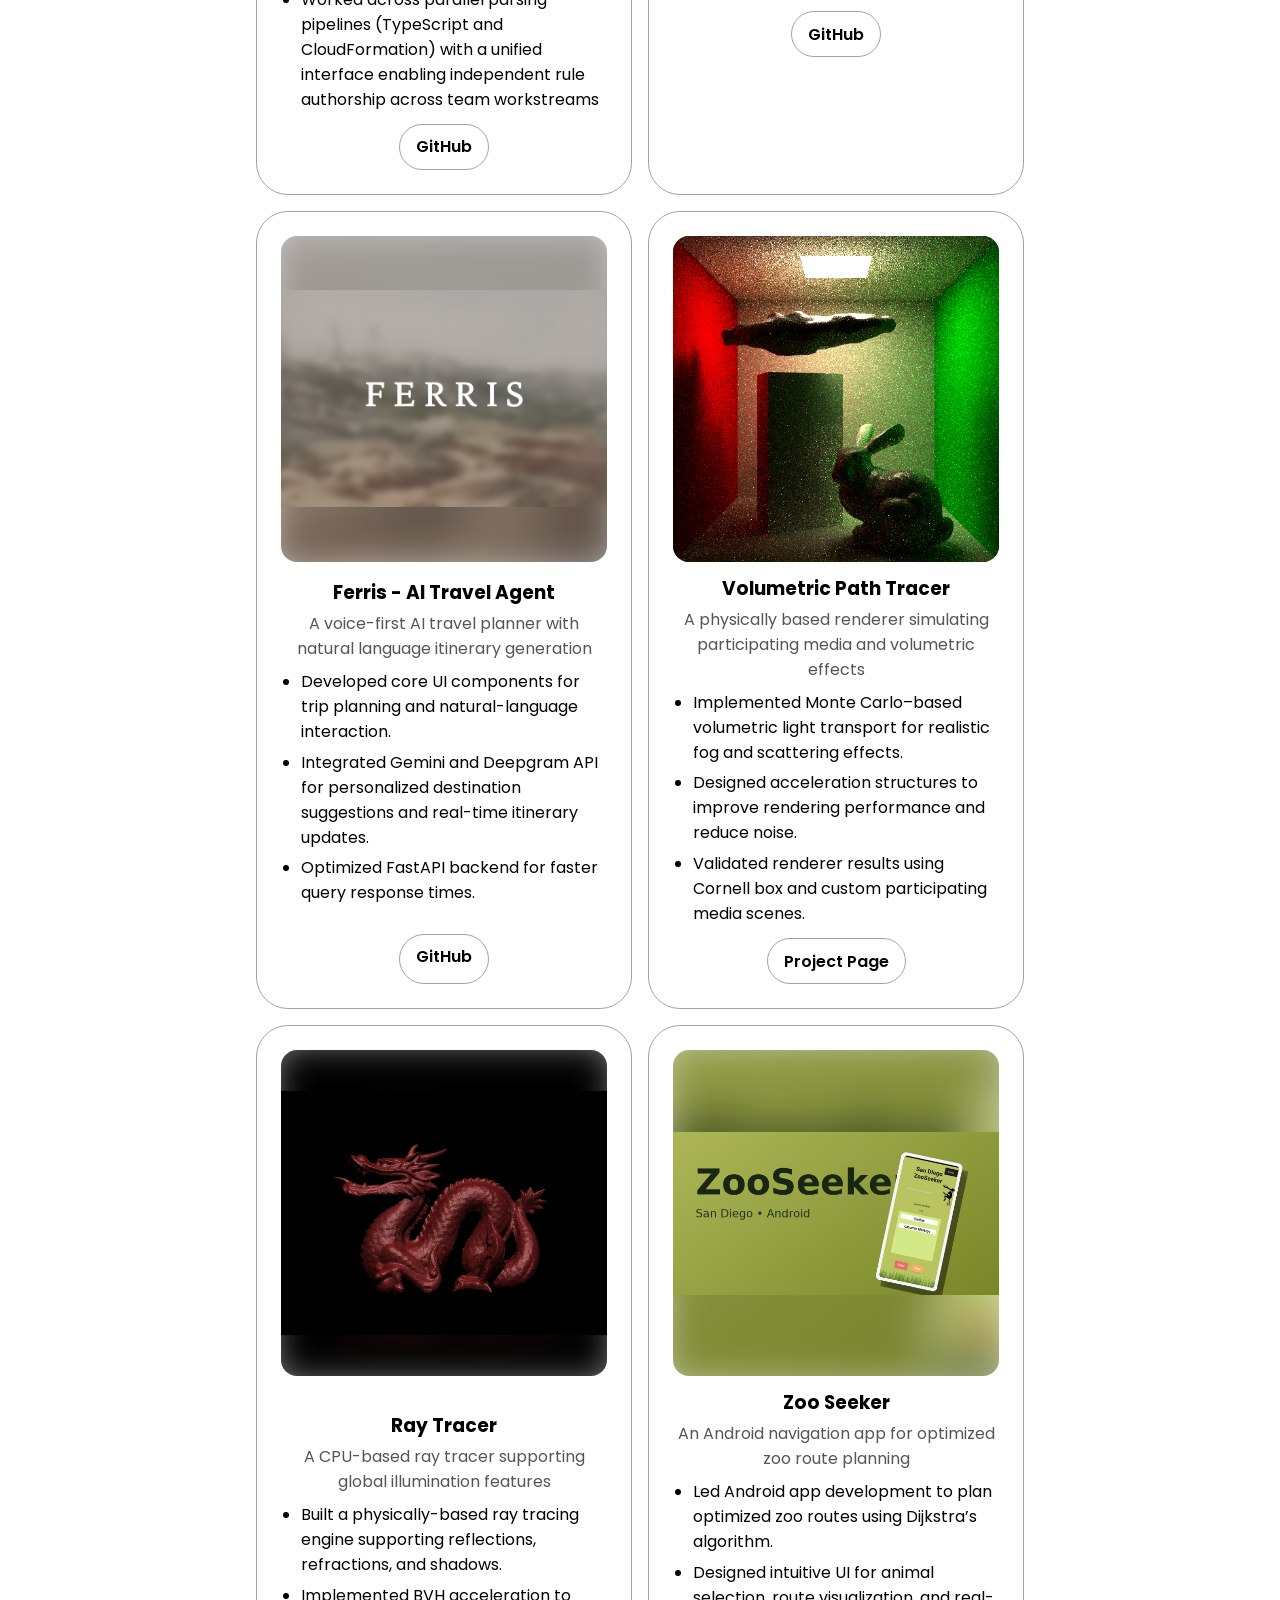
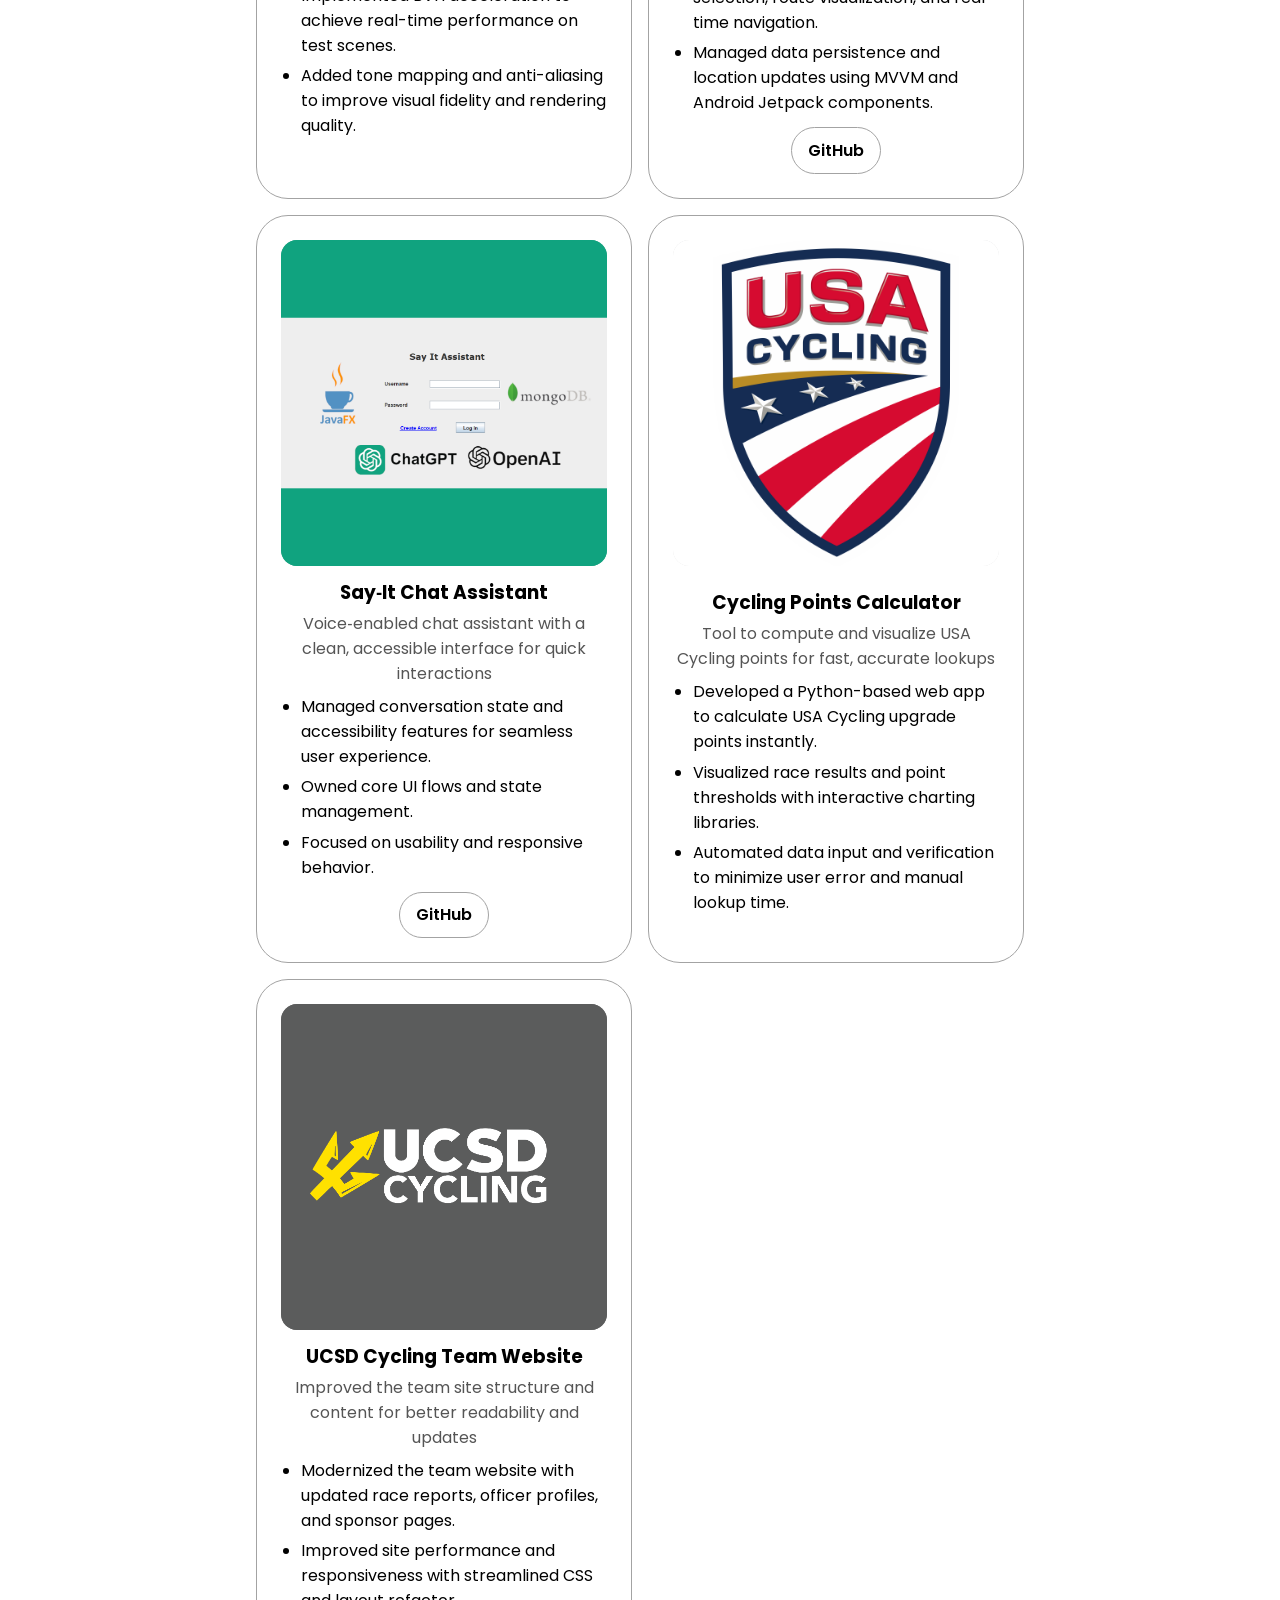
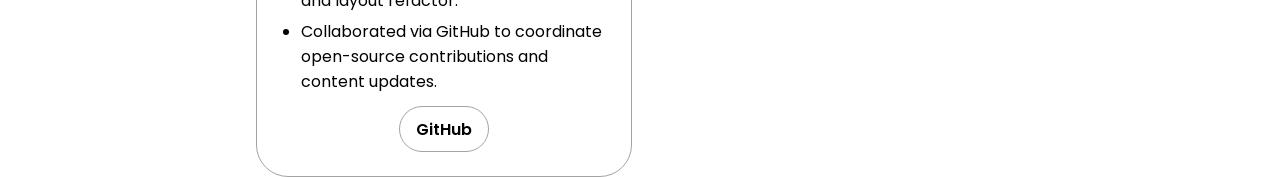
==== commit a05fdade: "Update projects" ====
--- a/index.html
+++ b/index.html
@@ -1,5 +1,6 @@
 <!DOCTYPE html>
 <html lang="en">
+
 <head>
     <meta charset="UTF-8">
     <meta name="viewport" content="width=device-width, initial-scale=1.0">
@@ -10,7 +11,7 @@
     <script async src="https://www.googletagmanager.com/gtag/js?id=G-5TB4YRZQHG"></script>
     <script>
         window.dataLayer = window.dataLayer || [];
-        function gtag(){dataLayer.push(arguments);}
+        function gtag() { dataLayer.push(arguments); }
         gtag('js', new Date());
 
         gtag('config', 'G-5TB4YRZQHG');
@@ -59,32 +60,23 @@
             <h1 class="title">Dennis Liang</h1>
             <p class="section__text__p2">Software Engineer & MEng Student</p>
             <div class="btn-container">
-                <button class="btn btn-color-2"
-                    onclick="window.open('./assets/documents/Dennis_Liang_Resume.pdf')">
+                <button class="btn btn-color-2" onclick="window.open('./assets/documents/Dennis_Liang_Resume.pdf')">
                     Download CV
                 </button>
-                <button class="btn btn-color-1"
-                    onclick="location.href='./#contact'">
+                <button class="btn btn-color-1" onclick="location.href='./#contact'">
                     Contact Info
                 </button>
             </div>
             <div id="socials-container">
-                <img src="./assets/logos/linkedin.png" alt="My LinkedIn profile"
-                    class="icon"
-                    onclick="location.href='https://www.linkedin.com/in/dennisbliang/'"
-                />
-
-                <img src="./assets/logos/github.png" alt="My GitHub profile"
-                    class="icon"
-                    onclick="location.href='https://github.com/dennisliang01'"
-                />
-            </div>
-        </div>
-        <img src="./assets/icons/arrow.png"
-            alt="Scroll to About"
-            class="icon arrow"
-            onclick="location.href='./#about'"
-        />
+                <img src="./assets/logos/linkedin.png" alt="My LinkedIn profile" class="icon"
+                    onclick="location.href='https://www.linkedin.com/in/dennisbliang/'" />
+
+                <img src="./assets/logos/github.png" alt="My GitHub profile" class="icon"
+                    onclick="location.href='https://github.com/dennisliang01'" />
+            </div>
+        </div>
+        <img src="./assets/icons/arrow.png" alt="Scroll to About" class="icon arrow"
+            onclick="location.href='./#about'" />
     </section>
 
     <section id="about">
@@ -92,34 +84,28 @@
         <h1 class="title">About Me</h1>
         <div class="section-container">
             <div class="section__pic-container">
-                <img src="./assets/photos/profile-pic.JPG"
-                    alt="Profile picture"
-                    class="about-pic"
-                    loading="lazy"
-                />
+                <img src="./assets/photos/profile-pic.JPG" alt="Profile picture" class="about-pic" loading="lazy" />
             </div>
             <div class="about-details-container">
                 <div class="about-containers">
                     <div class="details-container">
-                        <img src="./assets/icons/experience.png"
-                            alt="Experience icon"
-                            class="icon"
-                        />
+                        <img src="./assets/icons/experience.png" alt="Experience icon" class="icon" />
                         <h3>Experience</h3>
-                        <p2>7+ years <br/>Software Development</p2>
+                        <p2>7+ years <br />Software Development</p2>
                     </div>
                     <div class="details-container">
-                        <img src="./assets/icons/education.png"
-                            alt="Education icon"
-                            class="icon"
-                        />
+                        <img src="./assets/icons/education.png" alt="Education icon" class="icon" />
                         <h3>Education</h3>
-                        <p2>MEng EECS at UC Berkeley<br/>
+                        <p2>MEng EECS at UC Berkeley<br />
                             BS Computer Science at UC San Diego</p2>
                     </div>
                 </div>
                 <div class="text-container">
-                    <p>Engineer with a strong interest in visual computing and computer graphics, combining technical depth with creative problem-solving. Experienced in developing interactive AR/VR applications in Unity, implementing computer vision and rendering techniques, and exploring how visual systems can enhance human understanding. Passionate about building efficient, visually compelling software that connects perception, visualization, and technology.</p>
+                    <p>Engineer with a strong interest in visual computing and computer graphics, combining technical
+                        depth with creative problem-solving. Experienced in developing interactive AR/VR applications in
+                        Unity, implementing computer vision and rendering techniques, and exploring how visual systems
+                        can enhance human understanding. Passionate about building efficient, visually compelling
+                        software that connects perception, visualization, and technology.</p>
                 </div>
             </div>
         </div>
@@ -128,120 +114,208 @@
     <section id="experience">
         <p class="section__text__p1">My</p>
         <h1 class="title">Experience</h1>
-            <div class="xp-grid">
-                <div class="details-container xp-card">
-                    <img src="./assets/logos/amazon_logo.png" alt="Company logo" class="xp-logo" loading="lazy" />
-                    <div class="xp-content">
-                        <h3>Software Development Engineer Intern</h3>
-                        <p class="xp-meta">Amazon • Seattle, WA</p>
-                        <ul class="xp-list">
-                            <li>Designed and implemented a targeting service to segment sellers, aiming to reduce 45,000+ annual hours spent on manual segment list creation</li>
-                            <li>Built and deployed scalable backend systems using AWS services including OpenSearch Service, DynamoDB, S3, ECS, and EC2.</li>
-                            <li>Collaborated cross-functionally to integrate the service into internal workflows while maintaining security and operational best practices.</li>
-                        </ul>
-                    </div>
-                </div>
-                <div class="details-container xp-card">
-                    <img src="./assets/logos/robolink_logo.jpg" alt="Company logo" class="xp-logo" loading="lazy" />
-                    <div class="xp-content">
-                        <h3>Software Engineering Intern</h3>
-                        <p class="xp-meta">Robolink • San Diego, CA</p>
-                        <ul class="xp-list">
-                            <li>Launched and enhanced Robolink’s Web Python editor using React Pyodide: Identifying and resolving critical issues, improving functionality and user experience, contributing to a successful launch.</li>
-                            <li>Tested and implemented improvements for drone systems: Conducting comprehensive testing on drones, fixing software bugs, and developing a new dashboard system to streamline classroom learning management and enhance educational experiences.</li>
-                            <li>Streamlined the development pipeline from coding and testing to deploying new features, ensuring consistent performance improvements and maintaining high-quality standards across the software.</li>
-                        </ul>
-                    </div>
-                </div>
-                <div class="details-container xp-card">
-                    <img src="./assets/logos/ucsd_logo.png" alt="Company logo" class="xp-logo" loading="lazy" />
-                    <div class="xp-content">
-                        <h3>Undergraduate Research Assistant</h3>
-                        <p class="xp-meta">UC San Diego Center for Visual Computing • San Diego, CA</p>
-                        <ul class="xp-list">
-                            <li>Assisted in visual reconstruction research by developing/optimizing imaging algorithms and testing FLIR Blackfly S camera software, significantly improving image quality.</li>
-                            <li>Calibrated advanced imaging equipment and managed complex setups to ensure experimental accuracy and efficient data collection.</li>
-                        </ul>
-                    </div>
-                </div>
-            </div>
-        </section>
+        <div class="xp-grid">
+            <div class="details-container xp-card">
+                <img src="./assets/logos/amazon_logo.png" alt="Company logo" class="xp-logo" loading="lazy" />
+                <div class="xp-content">
+                    <h3>Software Development Engineer Intern</h3>
+                    <p class="xp-meta">Amazon • Seattle, WA</p>
+                    <ul class="xp-list">
+                        <li>Designed and implemented a targeting service to segment sellers, aiming to reduce 45,000+
+                            annual hours spent on manual segment list creation</li>
+                        <li>Built and deployed scalable backend systems using AWS services including OpenSearch Service,
+                            DynamoDB, S3, ECS, and EC2.</li>
+                        <li>Collaborated cross-functionally to integrate the service into internal workflows while
+                            maintaining security and operational best practices.</li>
+                    </ul>
+                </div>
+            </div>
+            <div class="details-container xp-card">
+                <img src="./assets/logos/robolink_logo.jpg" alt="Company logo" class="xp-logo" loading="lazy" />
+                <div class="xp-content">
+                    <h3>Software Engineering Intern</h3>
+                    <p class="xp-meta">Robolink • San Diego, CA</p>
+                    <ul class="xp-list">
+                        <li>Launched and enhanced Robolink’s Web Python editor using React Pyodide: Identifying and
+                            resolving critical issues, improving functionality and user experience, contributing to a
+                            successful launch.</li>
+                        <li>Tested and implemented improvements for drone systems: Conducting comprehensive testing on
+                            drones, fixing software bugs, and developing a new dashboard system to streamline classroom
+                            learning management and enhance educational experiences.</li>
+                        <li>Streamlined the development pipeline from coding and testing to deploying new features,
+                            ensuring consistent performance improvements and maintaining high-quality standards across
+                            the software.</li>
+                    </ul>
+                </div>
+            </div>
+            <div class="details-container xp-card">
+                <img src="./assets/logos/ucsd_logo.png" alt="Company logo" class="xp-logo" loading="lazy" />
+                <div class="xp-content">
+                    <h3>Undergraduate Research Assistant</h3>
+                    <p class="xp-meta">UC San Diego Center for Visual Computing • San Diego, CA</p>
+                    <ul class="xp-list">
+                        <li>Assisted in visual reconstruction research by developing/optimizing imaging algorithms and
+                            testing FLIR Blackfly S camera software, significantly improving image quality.</li>
+                        <li>Calibrated advanced imaging equipment and managed complex setups to ensure experimental
+                            accuracy and efficient data collection.</li>
+                    </ul>
+                </div>
+            </div>
+        </div>
+    </section>
 
     <section id="projects">
         <p class="section__text__p1">Browse My Recent</p>
         <h1 class="title">Projects</h1>
         <div class="experience-details-container">
+
             <div class="project-grid">
                 <div class="details-container project-card">
-                    <img src="./assets/projects/meta_quest_3s.jpg" alt="UCSD Cycling Team Website logo" class="project-thumb" loading="lazy" />
+                    <img src="./assets/projects/SpatialFind.png" alt="UCSD Cycling Team Website logo"
+                        class="project-thumb" loading="lazy" />
+                    <div class="project-content">
+                        <h3>SpatialFind</h3>
+                        <p class="project-desc">VR Image Retrieval System</p>
+                        <ul class="project-highlights">
+                            <li>Engineered an end-to-end AI-powered image retrieval system using Python (FastAPI), CLIP
+                                ViT-B/32, and FAISS vector search, implementing a 4-stage progressive narrowing pipeline
+                                (90 → 30 → 10 → 1) with softmax temperature-scaled re-ranking over a 25,000-image corpus
+                            </li>
+                            <li>Built a cross-platform XR client in Unity (C#) with asynchronous HTTP communication via
+                                UnityWebRequest coroutines, supporting seamless deployment across PC simulation and HTC
+                                Vive Focus Vision (Android/ADB) by swapping a single server endpoint
+                            </li>
+                            <li>Optimized GPU inference pipeline on a 4GB VRAM-constrained RTX 3050 Ti using batched
+                                CUDA processing and memory-aware batch sizing, reducing embedding generation time across
+                                the full dataset corpus</li>
+                        </ul>
+                        <div class="btn-container project-actions">
+                            <a class="btn btn-color-2 project-btn" href="https://github.com/dennisliang01/Spatial_Find"
+                                target="_blank" rel="noopener noreferrer">GitHub</a>
+                        </div>
+                    </div>
+                </div>
+                <div class="details-container project-card">
+                    <img src="./assets/projects/meta_quest_3s.jpg" alt="UCSD Cycling Team Website logo"
+                        class="project-thumb" loading="lazy" />
                     <div class="project-content">
                         <h3>Virtual Reality Based Learning Environment</h3>
-                        <p class="project-desc">A VR STEM learning platform built for Meta Quest 3S devices.</p>
-                        <ul class="project-highlights">
-                            <li>Contributed to the development of immersive, interactive VR modules for STEM education.</li>
-                            <li>Improved scene hierarchy and code modularity to support multi-topic lesson extensions.</li>
+                        <p class="project-desc">A VR STEM learning platform built for Meta Quest 3S devices</p>
+                        <ul class="project-highlights">
+                            <li>Contributed to the development of immersive, interactive VR modules for STEM education.
+                            </li>
+                            <li>Improved scene hierarchy and code modularity to support multi-topic lesson extensions.
+                            </li>
                             <li>Collaborated with designers to refine UI/UX for classroom deployment readiness.</li>
                         </ul>
-                    </div>
-                </div>
-
-                 <div class="details-container project-card">
-                    <img src="./assets/projects/vibeRight.png" alt="VibeRight Project Image" class="project-thumb" loading="lazy" />
+                        <div class="btn-container project-actions">
+                            <a class="btn btn-color-2 project-btn"
+                                href="https://github.com/yujiaguo0806/Capstone58_FA2025" target="_blank"
+                                rel="noopener noreferrer">GitHub</a>
+                        </div>
+                    </div>
+                </div>
+                <div class="details-container project-card">
+                    <img src="./assets/projects/cdkLinter.png" alt="UCSD Cycling Team Website logo"
+                        class="project-thumb" loading="lazy" />
+                    <div class="project-content">
+                        <h3>AWS CDK Linter</h3>
+                        <p class="project-desc">Static analysis tool for detecting AWS CDK misconfigurations before
+                            deployment</p>
+                        <ul class="project-highlights">
+                            <li>Contributed to a team-built Python static analysis tool for AWS CDK applications,
+                                conducting contextual inquiry and need-finding to identify three key misconfiguration
+                                categories: single-resource errors, cross-resource connection issues, and
+                                application-level dependency problems
+                            </li>
+                            <li>Designed a modular rule engine where each check operates on structured data models
+                                derived from TypeScript ASTs or compiled CloudFormation YAML templates, treating code as
+                                structured data rather than raw text
+                            </li>
+                            <li>Worked across parallel parsing pipelines (TypeScript and CloudFormation) with a unified
+                                interface enabling independent rule authorship across team workstreams</li>
+                        </ul>
+                        <div class="btn-container project-actions">
+                            <a class="btn btn-color-2 project-btn"
+                                href="https://github.com/yujiaguo0806/Capstone58_FA2025" target="_blank"
+                                rel="noopener noreferrer">GitHub</a>
+                        </div>
+                    </div>
+                </div>
+                <div class="details-container project-card">
+                    <img src="./assets/projects/vibeRight.png" alt="VibeRight Project Image" class="project-thumb"
+                        loading="lazy" />
                     <div class="project-content">
                         <h3>VibeRight</h3>
-                        <p class="project-desc">An AI-powered code understanding tool that tests and strengthens a developer’s grasp of their own system before they ship.</p>
-                        <ul class="project-highlights">
-                            <li>AI-Generated System Questions – Analyzes your codebase and generates targeted questions to test real understanding</li>
+                        <p class="project-desc">An AI-powered code understanding tool that tests and strengthens a
+                            developer’s grasp of their own system before they ship</p>
+                        <ul class="project-highlights">
+                            <li>AI-Generated System Questions – Analyzes your codebase and generates targeted questions
+                                to test real understanding</li>
                             <li>Adaptive Feedback Loop – Evaluates your answers and drills deeper where gaps exist.</li>
-                            <li>Ship with Confidence – Ensures you can explain your architecture, logic, and edge cases before deployment.</li>
-                        </ul>
-                        <div class="btn-container project-actions">
-                            <a class="btn btn-color-2 project-btn" href="https://github.com/dennisliang01/VibeCheck" target="_blank" rel="noopener noreferrer">GitHub</a>
-                        </div>
-                    </div>
-                </div>
-
-                 <div class="details-container project-card">
-                    <img src="./assets/projects/ferris.png" alt="Ferris Project Image" class="project-thumb" loading="lazy" />
+                            <li>Ship with Confidence – Ensures you can explain your architecture, logic, and edge cases
+                                before deployment.</li>
+                        </ul>
+                        <div class="btn-container project-actions">
+                            <a class="btn btn-color-2 project-btn" href="https://github.com/dennisliang01/VibeCheck"
+                                target="_blank" rel="noopener noreferrer">GitHub</a>
+                        </div>
+                    </div>
+                </div>
+
+                <div class="details-container project-card">
+                    <img src="./assets/projects/ferris.png" alt="Ferris Project Image" class="project-thumb"
+                        loading="lazy" />
                     <div class="project-content">
                         <h3>Ferris - AI Travel Agent</h3>
-                        <p class="project-desc">A voice-first AI travel planner with natural language itinerary generation.</p>
+                        <p class="project-desc">A voice-first AI travel planner with natural language itinerary
+                            generation</p>
                         <ul class="project-highlights">
                             <li>Developed core UI components for trip planning and natural-language interaction.</li>
-                            <li>Integrated Gemini and Deepgram API for personalized destination suggestions and real-time itinerary updates.</li>
+                            <li>Integrated Gemini and Deepgram API for personalized destination suggestions and
+                                real-time itinerary updates.</li>
                             <li>Optimized FastAPI backend for faster query response times.</li>
                         </ul>
                     </div>
                     <div class="btn-container project-actions">
-                        <a class="btn btn-color-2 project-btn" href="https://github.com/SS-O1/Ferris_mvp" target="_blank" rel="noopener noreferrer">GitHub</a>
-                    </div>
-                </div>
-
-                 <div class="details-container project-card">
-                    <img src="./assets/projects/volumteric_path_tracer.png" alt="Volumetric Path Tracer Image" class="project-thumb" loading="lazy" />
+                        <a class="btn btn-color-2 project-btn" href="https://github.com/SS-O1/Ferris_mvp"
+                            target="_blank" rel="noopener noreferrer">GitHub</a>
+                    </div>
+                </div>
+
+                <div class="details-container project-card">
+                    <img src="./assets/projects/volumteric_path_tracer.png" alt="Volumetric Path Tracer Image"
+                        class="project-thumb" loading="lazy" />
                     <div class="project-content">
                         <h3>Volumetric Path Tracer</h3>
-                        <p class="project-desc">A physically based renderer simulating participating media and volumetric effects.</p>
-                        <ul class="project-highlights">
-                            <li>Implemented Monte Carlo–based volumetric light transport for realistic fog and scattering effects.</li>
+                        <p class="project-desc">A physically based renderer simulating participating media and
+                            volumetric effects</p>
+                        <ul class="project-highlights">
+                            <li>Implemented Monte Carlo–based volumetric light transport for realistic fog and
+                                scattering effects.</li>
                             <li>Designed acceleration structures to improve rendering performance and reduce noise.</li>
                             <li>Validated renderer results using Cornell box and custom participating media scenes.</li>
                         </ul>
                         <div class="btn-container project-actions">
-                            <a class="btn btn-color-2 project-btn" href="https://sites.google.com/ucsd.edu/cse-168-final-project/home" target="_blank" rel="noopener noreferrer">Project Page</a>
-                        </div>
-                    </div>
-                </div>
-
-                <div class="details-container project-card">
-                    <img src="./assets/projects/ray_tracer.png" alt="Ray Tracer Image" class="project-thumb" loading="lazy" />
+                            <a class="btn btn-color-2 project-btn"
+                                href="https://sites.google.com/ucsd.edu/cse-168-final-project/home" target="_blank"
+                                rel="noopener noreferrer">Project Page</a>
+                        </div>
+                    </div>
+                </div>
+
+                <div class="details-container project-card">
+                    <img src="./assets/projects/ray_tracer.png" alt="Ray Tracer Image" class="project-thumb"
+                        loading="lazy" />
                     <div class="project-content">
                         <h3>Ray Tracer</h3>
-                        <p class="project-desc">A CPU-based ray tracer supporting global illumination features.</p>
-                        <ul class="project-highlights">
-                            <li>Built a physically-based ray tracing engine supporting reflections, refractions, and shadows.</li>
+                        <p class="project-desc">A CPU-based ray tracer supporting global illumination features</p>
+                        <ul class="project-highlights">
+                            <li>Built a physically-based ray tracing engine supporting reflections, refractions, and
+                                shadows.</li>
                             <li>Implemented BVH acceleration to achieve real-time performance on test scenes.</li>
-                            <li>Added tone mapping and anti-aliasing to improve visual fidelity and rendering quality.</li>
+                            <li>Added tone mapping and anti-aliasing to improve visual fidelity and rendering quality.
+                            </li>
                         </ul>
                     </div>
                 </div>
@@ -251,11 +325,14 @@
                         loading="lazy" />
                     <div class="project-content">
                         <h3>Zoo Seeker</h3>
-                        <p class="project-desc">An Android navigation app for optimized zoo route planning.</p>
-                        <ul class="project-highlights">
-                            <li>Led Android app development to plan optimized zoo routes using Dijkstra’s algorithm.</li>
-                            <li>Designed intuitive UI for animal selection, route visualization, and real-time navigation.</li>
-                            <li>Managed data persistence and location updates using MVVM and Android Jetpack components.</li>
+                        <p class="project-desc">An Android navigation app for optimized zoo route planning</p>
+                        <ul class="project-highlights">
+                            <li>Led Android app development to plan optimized zoo routes using Dijkstra’s algorithm.
+                            </li>
+                            <li>Designed intuitive UI for animal selection, route visualization, and real-time
+                                navigation.</li>
+                            <li>Managed data persistence and location updates using MVVM and Android Jetpack components.
+                            </li>
                         </ul>
                         <div class="btn-container project-actions">
                             <a class="btn btn-color-2 project-btn" href="https://github.com/dennisliang01/zooseeker"
@@ -263,56 +340,70 @@
                         </div>
                     </div>
                 </div>
-                
-                <div class="details-container project-card">
-                    <img src="./assets/projects/sayItAssistantAd.png" alt="Say-It Chat Assistant preview" class="project-thumb" loading="lazy" />
+
+                <div class="details-container project-card">
+                    <img src="./assets/projects/sayItAssistantAd.png" alt="Say-It Chat Assistant preview"
+                        class="project-thumb" loading="lazy" />
                     <div class="project-content">
                         <h3>Say‑It Chat Assistant</h3>
-                        <p class="project-desc">Voice‑enabled chat assistant with a clean, accessible interface for quick interactions.</p>
+                        <p class="project-desc">Voice‑enabled chat assistant with a clean, accessible interface for
+                            quick interactions</p>
                         <ul class="project-highlights">
                             <li>Managed conversation state and accessibility features for seamless user experience.</li>
                             <li>Owned core UI flows and state management.</li>
                             <li>Focused on usability and responsive behavior.</li>
                         </ul>
                         <div class="btn-container project-actions">
-                            <a class="btn btn-color-2 project-btn" href="https://github.com/ucsd-cse110-sp23/cse-110-project-team-14" target="_blank" rel="noopener noreferrer">GitHub</a>
-                        </div>
-                    </div>
-                </div>
-
-                <div class="details-container project-card">
-                    <img src="./assets/logos/usaCyclingLogoSquare.png" alt="Cycling Points Calculator logo" class="project-thumb" loading="lazy" />
+                            <a class="btn btn-color-2 project-btn"
+                                href="https://github.com/ucsd-cse110-sp23/cse-110-project-team-14" target="_blank"
+                                rel="noopener noreferrer">GitHub</a>
+                        </div>
+                    </div>
+                </div>
+
+                <div class="details-container project-card">
+                    <img src="./assets/logos/usaCyclingLogoSquare.png" alt="Cycling Points Calculator logo"
+                        class="project-thumb" loading="lazy" />
                     <div class="project-content">
                         <h3>Cycling Points Calculator</h3>
-                        <p class="project-desc">Tool to compute and visualize USA Cycling points for fast, accurate lookups.</p>
+                        <p class="project-desc">Tool to compute and visualize USA Cycling points for fast, accurate
+                            lookups</p>
                         <ul class="project-highlights">
                             <li>Developed a Python-based web app to calculate USA Cycling upgrade points instantly.</li>
                             <li>Visualized race results and point thresholds with interactive charting libraries.</li>
-                            <li>Automated data input and verification to minimize user error and manual lookup time.</li>
-                        </ul>
-                    </div>
-                </div>
-
-                <div class="details-container project-card">
-                    <img src="./assets/logos/ucsdCyclingLogoSquare.png" alt="UCSD Cycling Team Website logo" class="project-thumb" loading="lazy" />
+                            <li>Automated data input and verification to minimize user error and manual lookup time.
+                            </li>
+                        </ul>
+                    </div>
+                </div>
+
+                <div class="details-container project-card">
+                    <img src="./assets/logos/ucsdCyclingLogoSquare.png" alt="UCSD Cycling Team Website logo"
+                        class="project-thumb" loading="lazy" />
                     <div class="project-content">
                         <h3>UCSD Cycling Team Website</h3>
-                        <p class="project-desc">Improved the team site structure and content for better readability and updates.</p>
-                        <ul class="project-highlights">
-                            <li>Modernized the team website with updated race reports, officer profiles, and sponsor pages.</li>
-                            <li>Improved site performance and responsiveness with streamlined CSS and layout refactor.</li>
-                            <li>Collaborated via GitHub to coordinate open-source contributions and content updates.</li>
-                        </ul>
-                        <div class="btn-container project-actions">
-                            <a class="btn btn-color-2 project-btn" href="https://github.com/UCSD-Cycling/ucsd-cycling.github.io" target="_blank" rel="noopener noreferrer">GitHub</a>
-                        </div>
-                    </div>
-                </div>
-
-                </div>
+                        <p class="project-desc">Improved the team site structure and content for better readability and
+                            updates</p>
+                        <ul class="project-highlights">
+                            <li>Modernized the team website with updated race reports, officer profiles, and sponsor
+                                pages.</li>
+                            <li>Improved site performance and responsiveness with streamlined CSS and layout refactor.
+                            </li>
+                            <li>Collaborated via GitHub to coordinate open-source contributions and content updates.
+                            </li>
+                        </ul>
+                        <div class="btn-container project-actions">
+                            <a class="btn btn-color-2 project-btn"
+                                href="https://github.com/UCSD-Cycling/ucsd-cycling.github.io" target="_blank"
+                                rel="noopener noreferrer">GitHub</a>
+                        </div>
+                    </div>
+                </div>
+
+            </div>
         </div>
     </section>
-    
+
     <section id="contact">
         <p class="section__text__p1">Get in Touch</p>
         <h1 class="title">Contact Me</h1>
@@ -328,23 +419,22 @@
         </div>
     </section>
 
-        <footer>
-            <nav>
-                <div class="nav-links-container">
-                    <ul class="nav-links">
-                        <li><a href="#about">About</a></li>
-                        <li><a href="#experience">Experience</a></li>
-                        <li><a href="#projects">Projects</a></li>
-                        <li><a href="beyondWork.html">Beyond Work</a></li>
-                        <li><a href="#contact">Contact</a></li>
-                    </ul>
-                </div>
-            </nav>
-            <p>Copyright &#169; <span id="current-year"></span> Dennis Liang. All Rights Reserved.</p>
-        </footer>
+    <footer>
+        <nav>
+            <div class="nav-links-container">
+                <ul class="nav-links">
+                    <li><a href="#about">About</a></li>
+                    <li><a href="#experience">Experience</a></li>
+                    <li><a href="#projects">Projects</a></li>
+                    <li><a href="beyondWork.html">Beyond Work</a></li>
+                    <li><a href="#contact">Contact</a></li>
+                </ul>
+            </div>
+        </nav>
+        <p>Copyright &#169; <span id="current-year"></span> Dennis Liang. All Rights Reserved.</p>
+    </footer>
 
     <script src="script.js"></script>
 </body>
-</html>
-
-
+
+</html>
